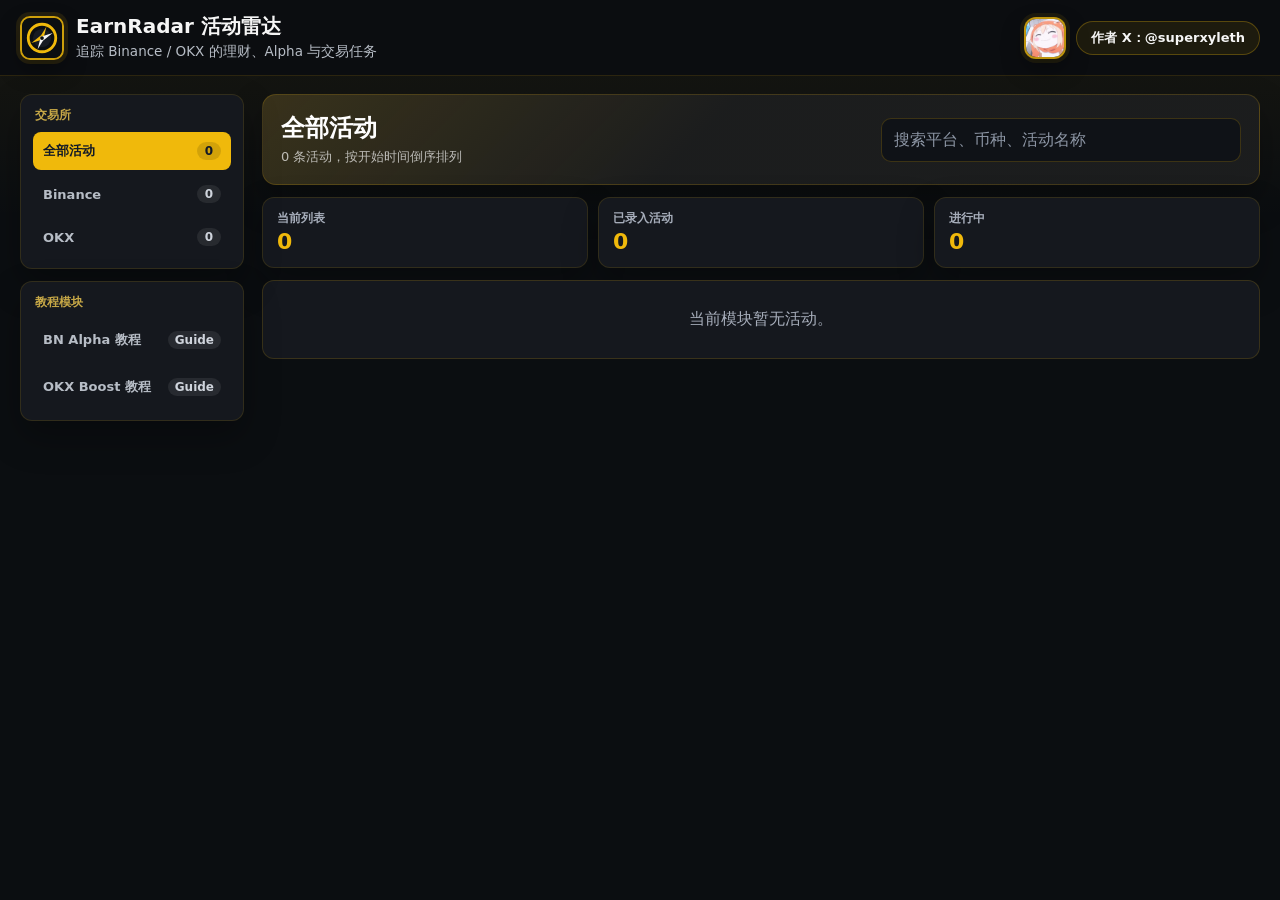
==== index.html @ 0f8d26b8 "Embed Alpha Notion guide" ====
<!doctype html>
<html lang="zh-CN">
  <head>
    <meta charset="utf-8" />
    <meta name="viewport" content="width=device-width, initial-scale=1" />
    <title>EarnRadar 活动雷达</title>
    <link rel="icon" type="image/svg+xml" href="./assets/logo-compass.svg" />
    <link rel="stylesheet" href="./styles.css" />
  </head>
  <body>
    <header class="topbar">
      <div class="topbar-inner">
        <div class="brand">
          <img class="brand-mark" src="./assets/logo-compass.svg" alt="EarnRadar Logo" />
          <div>
            <h1>EarnRadar 活动雷达</h1>
            <p>追踪 Binance / OKX 的理财、Alpha 与交易任务</p>
          </div>
        </div>
        <div class="header-actions">
          <img class="author-avatar" src="./superxyleth-avatar.jpg" alt="superxyleth 头像" />
          <a class="author-link" href="https://x.com/superxyleth" target="_blank" rel="noreferrer">作者 X：@superxyleth</a>
        </div>
      </div>
    </header>

    <main class="app-shell">
      <aside class="sidebar" aria-label="导航">
        <section class="nav-group">
          <div class="nav-title">交易所</div>
          <div id="exchangeTabs" class="nav-list">
            <button class="nav-item active" type="button" data-platform="all">
              <span>全部活动</span>
              <strong id="allCount">0</strong>
            </button>
            <button class="nav-item" type="button" data-platform="Binance">
              <span>Binance</span>
              <strong id="binanceCount">0</strong>
            </button>
            <button class="nav-item" type="button" data-platform="OKX">
              <span>OKX</span>
              <strong id="okxCount">0</strong>
            </button>
          </div>
        </section>

        <section id="moduleTabs" class="nav-group hidden" aria-label="Binance 模块">
          <div class="nav-title">Binance 模块</div>
          <div class="nav-list">
            <button class="nav-item active" type="button" data-module="finance">
              <span>理财模块</span>
              <strong id="financeCount">0</strong>
            </button>
            <button class="nav-item" type="button" data-module="alpha">
              <span>Alpha 模块</span>
              <strong id="alphaCount">0</strong>
            </button>
            <button class="nav-item" type="button" data-module="small">
              <span>撸毛小活动模块</span>
              <strong id="smallCount">0</strong>
            </button>
          </div>
        </section>

        <section id="okxModuleTabs" class="nav-group hidden" aria-label="OKX 模块">
          <div class="nav-title">OKX 模块</div>
          <div class="nav-list">
            <button class="nav-item active" type="button" data-module="flash">
              <span>闪赚模块</span>
              <strong id="flashCount">0</strong>
            </button>
            <button class="nav-item" type="button" data-module="onchain">
              <span>链上赚币</span>
              <strong id="onchainCount">0</strong>
            </button>
            <button class="nav-item" type="button" data-module="boost">
              <span>Boost 活动</span>
              <strong id="boostCount">0</strong>
            </button>
          </div>
        </section>

        <section id="tutorialTabs" class="nav-group" aria-label="教程模块">
          <div class="nav-title">教程模块</div>
          <div class="nav-list tutorial-list">
            <button class="nav-item tutorial-item" type="button" data-tutorial="binance-alpha">
              <span>BN Alpha 教程</span>
              <strong>Guide</strong>
            </button>
            <button class="nav-item tutorial-item" type="button" data-tutorial="okx-boost">
              <span>OKX Boost 教程</span>
              <strong>Guide</strong>
            </button>
          </div>
        </section>
      </aside>

      <section class="content">
        <div class="content-head">
          <div>
            <h2 id="viewTitle">全部活动</h2>
            <p id="viewMeta">按开始时间倒序排列，优先展示可执行信息。</p>
          </div>
          <input id="searchInput" type="search" placeholder="搜索平台、币种、活动名称" />
        </div>

        <section class="summary" aria-label="概览">
          <div class="summary-item">
            <span>当前列表</span>
            <strong id="resultCount">0</strong>
          </div>
          <div class="summary-item">
            <span>已录入活动</span>
            <strong id="activityCount">0</strong>
          </div>
          <div class="summary-item">
            <span>进行中</span>
            <strong id="activeCount">0</strong>
          </div>
        </section>

        <section id="activityList" class="activity-list" aria-label="活动列表"></section>
      </section>
    </main>

    <script src="./data.js"></script>
    <script>
      const listEl = document.getElementById("activityList");
      const searchEl = document.getElementById("searchInput");
      const exchangeTabsEl = document.getElementById("exchangeTabs");
      const moduleTabsEl = document.getElementById("moduleTabs");
      const okxModuleTabsEl = document.getElementById("okxModuleTabs");
      const tutorialTabsEl = document.getElementById("tutorialTabs");
      const summaryEl = document.querySelector(".summary");
      const activityCountEl = document.getElementById("activityCount");
      const resultCountEl = document.getElementById("resultCount");
      const activeCountEl = document.getElementById("activeCount");
      const viewTitleEl = document.getElementById("viewTitle");
      const viewMetaEl = document.getElementById("viewMeta");
      const allCountEl = document.getElementById("allCount");
      const binanceCountEl = document.getElementById("binanceCount");
      const okxCountEl = document.getElementById("okxCount");
      const financeCountEl = document.getElementById("financeCount");
      const smallCountEl = document.getElementById("smallCount");
      const alphaCountEl = document.getElementById("alphaCount");
      const flashCountEl = document.getElementById("flashCount");
      const onchainCountEl = document.getElementById("onchainCount");
      const boostCountEl = document.getElementById("boostCount");

      const allActivities = window.financeActivities || [];
      const now = new Date();

      function parseBeijingTime(value) {
        const normalized = String(value).trim().replace(" ", "T");
        return new Date(`${normalized}+08:00`);
      }

      function isListedActivity(item) {
        const endAt = parseBeijingTime(item.endAt);
        return Number.isNaN(endAt.getTime()) || endAt > now;
      }

      const activities = allActivities.filter(isListedActivity);
      const defaultModules = {
        Binance: "finance",
        OKX: "flash",
      };
      const platformNames = {
        all: "全部活动",
        Binance: "Binance",
        OKX: "OKX",
      };
      const moduleNames = {
        finance: "理财模块",
        alpha: "Alpha 模块",
        small: "撸毛小活动模块",
        flash: "闪赚模块",
        onchain: "链上赚币",
        boost: "Boost 活动",
      };
      const tutorials = {
        "binance-alpha": {
          title: "BN Alpha 教程",
          meta: "积分构成、刷分技巧、空投 / TGE / Booster 参与方式",
          source: "整理自导入文档：一文带你了解目前所有 Alpha 空投板块（入门教程+萌新图示指导）",
          hero: "./assets/tutorials/alpha-1.png",
          documentUrl: "./assets/tutorials/alpha-notion/index.html",
          externalUrl: "https://navy-efraasia-2c6.notion.site/Alpha-3847eb8ce132800d9463ddf21a50b45d",
          sections: [
            {
              title: "Alpha 积分构成",
              items: [
                "Alpha 积分 = 余额积分 + 交易量积分。",
                "余额积分可以理解为 CEX 账户与币安钱包的可计入余额，部分非主流钱包资产不支持计分。",
                "余额档位：≥100 记 1 分，≥1,000 记 2 分，≥10,000 记 3 分，≥100,000 记 4 分。",
                "交易量积分按 Alpha 板块交易量递增：2 记 1 分，4 记 2 分，8 记 3 分，16 记 4 分，32 记 5 分；每多 1 分需要约翻倍交易量。",
              ],
            },
            {
              title: "积分用途",
              items: [
                "Alpha 空投通常消耗 15 积分领取空投代币，不需要额外主要支出。",
                "Alpha TGE 通常消耗 15 积分，并需要少量 BNB 以较低价格购买代币。",
                "Alpha Booster 通常消耗 2 分或 5 分，需要完成任务并承担少量磨损，适合低门槛参与。",
              ],
            },
            {
              title: "交易积分刷取技巧",
              items: [
                "进入 Alpha 板块后优先查看“积分+”板块。",
                "多数情况下优先选择积分+里交易量最大、流动性更好的代币，降低被夹和滑点风险。",
                "Alpha 交易量通常只计算买入交易量；带有“积分 ×2 / ×4”的代币可以放大计分交易量。",
                "例如积分 ×4 的代币买入 100U，可按 400U Alpha 交易量计入，从而减少真实交易量和磨损。",
              ],
            },
            {
              title: "积分周期与目标",
              items: [
                "Alpha 积分有 15 天周期，超过 15 天会失效，避免积分长期通胀。",
                "例如 6 月 1 日获得的积分，到 6 月 16 日对应积分会失效。",
                "新手配置可先参考余额积分 ≥1,000 对应 2 分，再补交易量积分到 15 或 16 分。",
                "建议自己做表格或让 agent 记录每日积分、过期时间、消耗和收益。",
              ],
            },
            {
              title: "空投、TGE 与 Booster",
              items: [
                "Alpha 空投一般需要 200+ 积分，收益常见 30U+，需要准点抢，热门空投可能一两分钟结束。",
                "Alpha TGE 分数门槛通常也在 200+，分数够时按规定时间参与即可，不像空投那样抢名额；想拿满通常需要准备约 3 BNB。",
                "Alpha Booster 门槛更低，常见固定 ≥61 分，名额更多、持续时间更长，但收益通常更低。",
                "Booster 任务可能包含链上交互或小额成本，参与前要核算 Gas、滑点和任务磨损。",
              ],
            },
            {
              title: "返佣说明",
              items: [
                "返佣可以理解为手续费折扣，例如 30% 返佣相当于手续费约 7 折。",
                "交易所返佣通常需要注册时填写邀请码，注册后多数情况无法补填。",
                "钱包返佣可在钱包内填写邀请码；文档中给出的邀请码为 SUPERXYL，标注为 30% 自动返佣。",
              ],
            },
          ],
          images: [
            "./assets/tutorials/alpha-2.png",
            "./assets/tutorials/alpha-3.png",
            "./assets/tutorials/alpha-4.png",
            "./assets/tutorials/alpha-5.png",
            "./assets/tutorials/alpha-6.png",
            "./assets/tutorials/alpha-7.png",
            "./assets/tutorials/alpha-8.png",
          ],
        },
        "okx-boost": {
          title: "OKX Boost 教程",
          meta: "X Launch、X Stake、交易竞赛的通用参与流程与检查清单",
          source: "根据当前 OKX Boost 活动模块整理",
          hero: "./assets/logo-compass.svg",
          sections: [
            {
              title: "Boost 活动类型",
              items: [
                "X Launch：通常按 Boost 资格、钱包任务或快照条件参与新项目奖励分配。",
                "X Stake：在 OKX Wallet 活动页质押指定代币，按质押数量、加成倍数和快照规则分配奖励。",
                "X Campaign / Trading Competition：按链上交易量、排行榜名次或任务完成情况分配奖励。",
              ],
            },
            {
              title: "参与前准备",
              items: [
                "确认使用 OKX Wallet，并检查活动支持的网络，例如 X Layer、Base、Solana 等。",
                "准备活动要求的资产和链上 Gas，常见资产包括 USDT、OKB、xETH、xBETH、xSOL、USDC 等。",
                "先看活动时间、奖池、参与门槛、质押上限、领取截止时间和地区限制。",
                "如果活动有 Boost 交易量加成，先确认自己的 Boost 等级或交易量是否值得参与。",
              ],
            },
            {
              title: "通用参与流程",
              items: [
                "从 OKX Wallet 进入 Boost 页面，选择 X Launch、X Stake 或交易竞赛活动。",
                "连接钱包后核对活动详情，确认奖励币种、活动周期、快照规则和风险提示。",
                "按页面要求完成质押、交易、任务或报名动作，并保留交易记录。",
                "活动结束后回到活动页查看奖励发放或领取状态，注意领取期限。",
              ],
            },
            {
              title: "风险与记录",
              items: [
                "链上活动会产生 Gas、滑点和合约交互风险，参与前要按预期收益倒推可接受成本。",
                "第三方项目活动可能存在代币价格波动、流动性不足或规则调整风险。",
                "建议记录活动名称、开始/结束时间、投入资产、交易哈希、领取时间和预计收益。",
                "活动页面展示的 APR、奖池和名额可能实时变化，最终以 OKX Wallet 官方活动页为准。",
              ],
            },
          ],
          images: [],
        },
      };
      let selectedPlatform = "all";
      let selectedModule = "finance";
      let selectedTutorial = "";

      function escapeHtml(value) {
        return String(value)
          .replaceAll("&", "&amp;")
          .replaceAll("<", "&lt;")
          .replaceAll(">", "&gt;")
          .replaceAll('"', "&quot;")
          .replaceAll("'", "&#039;");
      }

      function filteredActivities() {
        const query = searchEl.value.trim().toLowerCase();
        return activities
          .filter((item) => {
            const text = `${item.platform} ${item.title} ${item.stablecoin} ${item.productType}`.toLowerCase();
            const matchesPlatform = selectedPlatform === "all" || item.platform === selectedPlatform;
            const matchesModule = !defaultModules[selectedPlatform] || moduleOf(item) === selectedModule;
            return matchesPlatform && matchesModule && (!query || text.includes(query));
          })
          .sort((a, b) => Date.parse(b.startAt.replace(" ", "T")) - Date.parse(a.startAt.replace(" ", "T")));
      }

      function moduleOf(item) {
        if (item.module) return item.module;
        if (item.platform === "OKX") return "flash";
        return item.module || "finance";
      }

      function defaultModuleFor(platform) {
        const moduleOrder = {
          Binance: ["finance", "alpha", "small"],
          OKX: ["flash", "onchain", "boost"],
        };
        const modules = moduleOrder[platform] || [];
        return modules.find((module) => activities.some((item) => item.platform === platform && moduleOf(item) === module)) || defaultModules[platform];
      }

      function updateCounts(filtered) {
        activityCountEl.textContent = activities.length;
        resultCountEl.textContent = filtered.length;
        activeCountEl.textContent = activities.filter((item) => item.status === "进行中").length;
        allCountEl.textContent = activities.length;
        binanceCountEl.textContent = activities.filter((item) => item.platform === "Binance").length;
        okxCountEl.textContent = activities.filter((item) => item.platform === "OKX").length;
        financeCountEl.textContent = activities.filter((item) => item.platform === "Binance" && moduleOf(item) === "finance").length;
        smallCountEl.textContent = activities.filter((item) => item.platform === "Binance" && moduleOf(item) === "small").length;
        alphaCountEl.textContent = activities.filter((item) => item.platform === "Binance" && moduleOf(item) === "alpha").length;
        flashCountEl.textContent = activities.filter((item) => item.platform === "OKX" && moduleOf(item) === "flash").length;
        onchainCountEl.textContent = activities.filter((item) => item.platform === "OKX" && moduleOf(item) === "onchain").length;
        boostCountEl.textContent = activities.filter((item) => item.platform === "OKX" && moduleOf(item) === "boost").length;
      }

      function updateViewLabel(filtered) {
        const platformLabel = platformNames[selectedPlatform] || selectedPlatform;
        const moduleLabel = defaultModules[selectedPlatform] ? moduleNames[selectedModule] : "";
        viewTitleEl.textContent = moduleLabel ? `${platformLabel} / ${moduleLabel}` : platformLabel;
        viewMetaEl.textContent = `${filtered.length} 条活动，按开始时间倒序排列`;
      }

      function renderTutorial(tutorialId) {
        const tutorial = tutorials[tutorialId];
        if (!tutorial) return;
        moduleTabsEl.classList.add("hidden");
        okxModuleTabsEl.classList.add("hidden");
        summaryEl.hidden = true;
        searchEl.hidden = true;
        viewTitleEl.textContent = tutorial.title;
        viewMetaEl.textContent = tutorial.meta;
        listEl.innerHTML = `
          <article class="tutorial-card${tutorial.documentUrl ? " document-view" : ""}">
            ${
              tutorial.documentUrl
                ? ""
                : `<div class="tutorial-hero">
                    <div>
                      <span class="tutorial-kicker">Tutorial</span>
                      <h3>${escapeHtml(tutorial.title)}</h3>
                      <p>${escapeHtml(tutorial.meta)}</p>
                    </div>
                    <img src="${escapeHtml(tutorial.hero)}" alt="${escapeHtml(tutorial.title)}" />
                  </div>`
            }
            <div class="tutorial-body">
              ${
                tutorial.documentUrl
                  ? `<section class="tutorial-embed">
                      <iframe src="${escapeHtml(tutorial.documentUrl)}" title="${escapeHtml(tutorial.title)} 原文教程" loading="lazy"></iframe>
                    </section>
                    ${
                      tutorial.externalUrl
                        ? `<a class="button tutorial-open-link" href="${escapeHtml(tutorial.externalUrl)}" target="_blank" rel="noreferrer">打开 Notion 原文</a>`
                        : ""
                    }`
                  : `${tutorial.sections
                      .map(
                        (section) => `
                          <section class="tutorial-section">
                            <h4>${escapeHtml(section.title)}</h4>
                            <ul>
                              ${section.items.map((item) => `<li>${escapeHtml(item)}</li>`).join("")}
                            </ul>
                          </section>
                        `,
                      )
                      .join("")}
                    ${
                      tutorial.images.length
                        ? `<section class="tutorial-section">
                            <h4>图示参考</h4>
                            <div class="tutorial-gallery">
                              ${tutorial.images
                                .map((image, index) => `<img src="${escapeHtml(image)}" alt="${escapeHtml(tutorial.title)} 图示 ${index + 1}" loading="lazy" />`)
                                .join("")}
                            </div>
                          </section>`
                        : ""
                    }`
              }
              <p class="tutorial-source">${escapeHtml(tutorial.source)}</p>
            </div>
          </article>
        `;
      }

      function render() {
        if (selectedTutorial) {
          renderTutorial(selectedTutorial);
          return;
        }
        summaryEl.hidden = false;
        searchEl.hidden = false;
        const filtered = filteredActivities();
        moduleTabsEl.classList.toggle("hidden", selectedPlatform !== "Binance");
        okxModuleTabsEl.classList.toggle("hidden", selectedPlatform !== "OKX");
        updateCounts(filtered);
        updateViewLabel(filtered);

        if (!filtered.length) {
          listEl.innerHTML = `<div class="empty-state">当前模块暂无活动。</div>`;
          return;
        }

        listEl.innerHTML = filtered
          .map(
            (item) => `
              <article class="activity-card">
                <div class="activity-main">
                  <div class="activity-head">
                    <div class="activity-heading">
                      <div class="tag-row">
                        <span class="platform-pill">${escapeHtml(item.platform)}</span>
                        <span class="module-pill">${escapeHtml(moduleNames[moduleOf(item)] || item.productType)}</span>
                        <span class="type-pill">${escapeHtml(item.productType)}</span>
                      </div>
                      <h3>${escapeHtml(item.title)}</h3>
                    </div>
                    <span class="status-pill">${escapeHtml(item.status)}</span>
                  </div>

                  <div class="signal-grid">
                    <div class="signal-card prize">
                      <span>奖励规模</span>
                      <strong>${escapeHtml(item.apr)}</strong>
                      <p>${escapeHtml(item.activityAmount)}</p>
                    </div>
                    <div class="signal-card">
                      <span>参与标的</span>
                      <strong>${escapeHtml(item.stablecoin)}</strong>
                    </div>
                    <div class="signal-card">
                      <span>参与门槛</span>
                      <strong>${escapeHtml(item.minAmount)}</strong>
                    </div>
                    <div class="signal-card time">
                      <span>活动周期</span>
                      <strong>${escapeHtml(item.startAt)} 至 ${escapeHtml(item.endAt)}</strong>
                      <p>${escapeHtml(item.timezone)}</p>
                    </div>
                  </div>

                  <div class="activity-actions">
                    <a class="button" href="${escapeHtml(item.tutorialUrl)}" target="_blank" rel="noreferrer">参与入口</a>
                    <a class="button secondary" href="${escapeHtml(item.officialUrl)}" target="_blank" rel="noreferrer">官方公告</a>
                  </div>
                </div>

                <details class="activity-details">
                  <summary>规则摘要</summary>
                  <div class="rule-box">
                    <ul>
                      ${item.rewardRule.map((rule) => `<li>${escapeHtml(rule)}</li>`).join("")}
                    </ul>
                  </div>
                  <div class="source-row">${escapeHtml(item.sourceNote)} 更新：${escapeHtml(item.updatedAt)}</div>
                </details>
              </article>
            `,
          )
          .join("");
      }

      exchangeTabsEl.addEventListener("click", (event) => {
        const tab = event.target.closest(".nav-item");
        if (!tab) return;
        selectedTutorial = "";
        tutorialTabsEl.querySelectorAll(".nav-item").forEach((item) => item.classList.remove("active"));
        selectedPlatform = tab.dataset.platform;
        if (defaultModules[selectedPlatform]) {
          selectedModule = defaultModuleFor(selectedPlatform);
          [moduleTabsEl, okxModuleTabsEl].forEach((group) => {
            group.querySelectorAll(".nav-item").forEach((item) => {
              item.classList.toggle("active", item.dataset.module === selectedModule);
            });
          });
        }
        exchangeTabsEl.querySelectorAll(".nav-item").forEach((item) => {
          item.classList.toggle("active", item === tab);
        });
        render();
      });
      moduleTabsEl.addEventListener("click", (event) => {
        const tab = event.target.closest(".nav-item");
        if (!tab) return;
        selectedModule = tab.dataset.module;
        moduleTabsEl.querySelectorAll(".nav-item").forEach((item) => {
            item.classList.toggle("active", item.dataset.module === selectedModule);
        });
        render();
      });
      okxModuleTabsEl.addEventListener("click", (event) => {
        const tab = event.target.closest(".nav-item");
        if (!tab) return;
        selectedTutorial = "";
        tutorialTabsEl.querySelectorAll(".nav-item").forEach((item) => item.classList.remove("active"));
        selectedModule = tab.dataset.module;
        okxModuleTabsEl.querySelectorAll(".nav-item").forEach((item) => {
          item.classList.toggle("active", item === tab);
        });
        render();
      });
      tutorialTabsEl.addEventListener("click", (event) => {
        const tab = event.target.closest(".nav-item");
        if (!tab) return;
        selectedTutorial = tab.dataset.tutorial;
        exchangeTabsEl.querySelectorAll(".nav-item").forEach((item) => item.classList.remove("active"));
        tutorialTabsEl.querySelectorAll(".nav-item").forEach((item) => {
          item.classList.toggle("active", item === tab);
        });
        render();
      });
      searchEl.addEventListener("input", render);
      render();
    </script>
  </body>
</html>
---- styles.css ----
:root {
  --bg: #0b0e11;
  --panel: #181a20;
  --panel-soft: #1f232c;
  --line: #2b3139;
  --text: #f5f5f5;
  --muted: #a6adba;
  --accent: #f0b90b;
  --accent-dark: #c99400;
  --gold: #f0b90b;
  --gold-soft: #2b2514;
  --ink: #0b0e11;
  --success: #0ecb81;
  --danger: #ef4444;
  --shadow: 0 16px 36px rgba(0, 0, 0, 0.28);
}

* {
  box-sizing: border-box;
}

body {
  margin: 0;
  min-height: 100vh;
  background:
    linear-gradient(180deg, rgba(240, 185, 11, 0.06), transparent 220px),
    var(--bg);
  color: var(--text);
  font-family:
    Inter, ui-sans-serif, system-ui, -apple-system, BlinkMacSystemFont, "Segoe UI",
    "Microsoft YaHei", sans-serif;
  overflow-x: hidden;
}

a {
  color: inherit;
}

::-webkit-scrollbar {
  width: 10px;
  height: 10px;
}

::-webkit-scrollbar-track {
  background: #0b0e11;
}

::-webkit-scrollbar-thumb {
  border: 2px solid #0b0e11;
  border-radius: 999px;
  background: #3a414c;
}

::-webkit-scrollbar-thumb:hover {
  background: #5b6472;
}

button,
input {
  font: inherit;
}

button {
  cursor: pointer;
}

h1,
h2,
h3,
p {
  margin: 0;
}

[hidden] {
  display: none !important;
}

.topbar {
  position: sticky;
  top: 0;
  z-index: 20;
  border-bottom: 1px solid rgba(240, 185, 11, 0.14);
  background: rgba(11, 14, 17, 0.92);
  backdrop-filter: blur(12px);
}

.topbar-inner {
  display: flex;
  align-items: center;
  justify-content: space-between;
  gap: 16px;
  width: min(1240px, calc(100% - 32px));
  margin: 0 auto;
  padding: 14px 0;
}

.brand {
  display: flex;
  align-items: center;
  gap: 12px;
}

.brand-mark {
  display: block;
  width: 44px;
  height: 44px;
  border: 2px solid rgba(240, 185, 11, 0.85);
  border-radius: 10px;
  object-fit: cover;
  box-shadow: 0 0 0 4px rgba(240, 185, 11, 0.1), 0 10px 22px rgba(0, 0, 0, 0.35);
}

h1 {
  font-size: 20px;
  line-height: 1.25;
}

.brand p {
  margin-top: 4px;
  color: #b7bdc6;
  font-size: 13.5px;
}

.header-actions {
  display: inline-flex;
  align-items: center;
  justify-content: flex-end;
  gap: 10px;
  min-width: 0;
}

.author-avatar {
  display: block;
  width: 42px;
  height: 42px;
  border: 2px solid rgba(240, 185, 11, 0.78);
  border-radius: 12px;
  object-fit: cover;
  background: #0f1217;
  box-shadow: 0 0 0 4px rgba(240, 185, 11, 0.08), 0 10px 22px rgba(0, 0, 0, 0.34);
}

.author-link {
  display: inline-flex;
  align-items: center;
  justify-content: center;
  min-height: 34px;
  padding: 0 14px;
  border: 1px solid rgba(240, 185, 11, 0.28);
  border-radius: 999px;
  background: rgba(240, 185, 11, 0.08);
  color: #f5f5f5;
  font-size: 13px;
  font-weight: 900;
  text-decoration: none;
  white-space: nowrap;
}

.author-link:hover {
  border-color: rgba(240, 185, 11, 0.72);
  color: var(--gold);
}

.app-shell {
  display: grid;
  grid-template-columns: 224px minmax(0, 1fr);
  gap: 18px;
  width: min(1240px, calc(100% - 32px));
  margin: 0 auto;
  padding: 18px 0 42px;
}

.sidebar {
  position: sticky;
  top: 76px;
  align-self: start;
  display: grid;
  gap: 12px;
}

.nav-group {
  padding: 12px;
  border: 1px solid rgba(240, 185, 11, 0.13);
  border-radius: 12px;
  background: #15181e;
  box-shadow: var(--shadow);
}

.nav-group.hidden {
  display: none;
}

.nav-title {
  margin-bottom: 8px;
  padding: 0 2px;
  color: #c7a847;
  font-size: 12px;
  font-weight: 800;
}

.nav-list {
  display: grid;
  gap: 5px;
}

.nav-item {
  display: flex;
  align-items: center;
  justify-content: space-between;
  gap: 10px;
  min-height: 38px;
  width: 100%;
  padding: 0 10px;
  border: 0;
  border-radius: 8px;
  background: transparent;
  color: #b7bdc6;
  text-align: left;
  font-size: 13px;
  font-weight: 800;
}

.nav-item strong {
  min-width: 24px;
  padding: 2px 7px;
  border-radius: 999px;
  background: rgba(255, 255, 255, 0.08);
  color: #cfd4dc;
  font-size: 12px;
  text-align: center;
}

.nav-item.active {
  background: var(--gold);
  color: #111827;
}

.nav-item:not(.active):hover {
  background: rgba(255, 255, 255, 0.06);
  color: #f5f5f5;
}

.nav-item.active strong {
  background: rgba(0, 0, 0, 0.12);
  color: #111827;
}

.tutorial-list .nav-item {
  min-height: 42px;
}

.content {
  min-width: 0;
}

.content-head {
  display: grid;
  grid-template-columns: 1fr minmax(240px, 360px);
  gap: 14px;
  align-items: center;
  margin-bottom: 12px;
  padding: 18px;
  border: 1px solid rgba(240, 185, 11, 0.18);
  border-radius: 14px;
  background:
    linear-gradient(135deg, rgba(240, 185, 11, 0.16), rgba(240, 185, 11, 0.03) 44%),
    #15181e;
  color: #fff;
  box-shadow: var(--shadow);
}

.content-head h2 {
  font-size: 24px;
  line-height: 1.25;
}

.content-head p {
  margin-top: 5px;
  color: rgba(255, 255, 255, 0.68);
  font-size: 13px;
}

#searchInput {
  min-height: 44px;
  width: 100%;
  padding: 0 12px;
  border: 1px solid rgba(240, 185, 11, 0.2);
  border-radius: 10px;
  background: #0f1217;
  color: #f5f5f5;
  outline: 0;
}

#searchInput:focus {
  border-color: rgba(240, 185, 11, 0.72);
  box-shadow: 0 0 0 3px rgba(240, 185, 11, 0.12);
}

#searchInput::placeholder {
  color: #8d96a5;
}

.summary {
  display: grid;
  grid-template-columns: repeat(3, minmax(0, 1fr));
  gap: 10px;
  margin-bottom: 12px;
}

.summary-item {
  padding: 12px 14px;
  border: 1px solid rgba(240, 185, 11, 0.13);
  border-radius: 12px;
  background: #15181e;
  box-shadow: var(--shadow);
}

.summary-item span {
  display: block;
  color: var(--muted);
  font-size: 12px;
  font-weight: 800;
}

.summary-item strong {
  display: block;
  margin-top: 2px;
  font-size: 22px;
  line-height: 1.2;
  color: var(--gold);
}

.activity-list {
  display: grid;
  gap: 12px;
}

.activity-card {
  overflow: hidden;
  border: 1px solid rgba(240, 185, 11, 0.16);
  border-radius: 14px;
  background: #15181e;
  box-shadow: var(--shadow);
}

.activity-card:hover {
  border-color: rgba(240, 185, 11, 0.36);
}

.activity-main {
  padding: 16px;
}

.activity-head {
  display: grid;
  grid-template-columns: minmax(0, 1fr) auto;
  gap: 14px;
  align-items: center;
}

.activity-heading {
  min-width: 0;
}

.tag-row {
  display: flex;
  flex-wrap: wrap;
  gap: 6px;
  margin-bottom: 8px;
}

.activity-heading h3 {
  min-width: 0;
  color: #f5f5f5;
  font-size: 18px;
  line-height: 1.28;
}

.platform-pill,
.module-pill,
.type-pill,
.status-pill {
  display: inline-flex;
  align-items: center;
  min-height: 24px;
  padding: 0 8px;
  border-radius: 999px;
  font-size: 11px;
  font-weight: 900;
  white-space: nowrap;
}

.platform-pill {
  background: var(--gold);
  color: #111827;
}

.module-pill {
  background: rgba(240, 185, 11, 0.14);
  color: #f0d078;
}

.type-pill {
  background: rgba(255, 255, 255, 0.08);
  color: #cfd4dc;
}

.status-pill {
  background: rgba(14, 203, 129, 0.13);
  color: var(--success);
}

.signal-grid {
  display: grid;
  grid-template-columns: 1.4fr 0.8fr 0.85fr 1.25fr;
  gap: 10px;
  margin-top: 14px;
}

.signal-card {
  min-width: 0;
  padding: 11px 12px;
  border: 1px solid #2b3139;
  border-radius: 10px;
  background: #0f1217;
}

.signal-card.prize {
  border-color: rgba(240, 185, 11, 0.42);
  background: linear-gradient(180deg, rgba(240, 185, 11, 0.13), rgba(240, 185, 11, 0.04));
}

.signal-card span {
  display: block;
  margin-bottom: 5px;
  color: var(--muted);
  font-size: 11px;
  font-weight: 900;
}

.signal-card strong {
  display: block;
  overflow-wrap: anywhere;
  word-break: break-word;
  color: #f5f5f5;
  font-size: 13.5px;
  line-height: 1.4;
}

.signal-card.prize strong {
  font-size: 18px;
  color: var(--gold);
}

.signal-card p {
  margin-top: 6px;
  color: var(--muted);
  font-size: 12.5px;
  line-height: 1.45;
  overflow-wrap: anywhere;
  word-break: break-word;
}

.activity-actions {
  display: flex;
  flex-wrap: wrap;
  gap: 8px;
  margin-top: 14px;
}

.activity-details {
  border-top: 1px solid #2b3139;
  background: #11141a;
}

.activity-details summary {
  min-height: 38px;
  padding: 10px 16px;
  color: var(--gold);
  font-size: 13px;
  font-weight: 900;
  list-style-position: inside;
}

.rule-box {
  margin: 0 16px 12px;
  padding: 12px 14px;
  border: 1px solid #2b3139;
  border-radius: 10px;
  background: #0f1217;
}

.rule-box ul {
  margin: 0;
  padding-left: 18px;
}

.rule-box li {
  color: var(--muted);
  font-size: 13px;
  line-height: 1.65;
}

.source-row {
  padding: 0 16px 14px;
  color: var(--muted);
  font-size: 12px;
  line-height: 1.5;
  overflow-wrap: anywhere;
}

.button {
  display: inline-flex;
  align-items: center;
  justify-content: center;
  min-height: 36px;
  padding: 0 14px;
  border: 1px solid var(--gold);
  border-radius: 9px;
  background: var(--gold);
  color: #111827;
  font-size: 13px;
  font-weight: 900;
  text-decoration: none;
  white-space: nowrap;
}

.button.secondary {
  border-color: #3a414c;
  background: #0f1217;
  color: #f5f5f5;
}

.button:hover {
  transform: translateY(-1px);
  box-shadow: 0 8px 18px rgba(240, 185, 11, 0.16);
}

.button.secondary:hover {
  border-color: rgba(240, 185, 11, 0.48);
  color: var(--gold);
  box-shadow: none;
}

.empty-state {
  padding: 28px;
  border: 1px solid rgba(240, 185, 11, 0.16);
  border-radius: 12px;
  background: #15181e;
  color: var(--muted);
  text-align: center;
}

.tutorial-card {
  overflow: hidden;
  border: 1px solid rgba(240, 185, 11, 0.18);
  border-radius: 14px;
  background: #15181e;
  box-shadow: var(--shadow);
}

.tutorial-hero {
  display: grid;
  grid-template-columns: minmax(0, 1fr) 112px;
  gap: 16px;
  align-items: center;
  padding: 18px;
  border-bottom: 1px solid #2b3139;
  background:
    linear-gradient(135deg, rgba(240, 185, 11, 0.16), rgba(94, 234, 212, 0.05)),
    #11141a;
}

.tutorial-kicker {
  display: inline-flex;
  align-items: center;
  min-height: 24px;
  margin-bottom: 8px;
  padding: 0 9px;
  border-radius: 999px;
  background: rgba(240, 185, 11, 0.14);
  color: var(--gold);
  font-size: 11px;
  font-weight: 900;
}

.tutorial-hero h3 {
  color: #f5f5f5;
  font-size: 22px;
  line-height: 1.25;
}

.tutorial-hero p {
  margin-top: 7px;
  color: var(--muted);
  font-size: 13px;
  line-height: 1.5;
}

.tutorial-hero img {
  display: block;
  width: 112px;
  height: 112px;
  border: 1px solid rgba(240, 185, 11, 0.28);
  border-radius: 18px;
  background: #0b0e11;
  object-fit: cover;
}

.tutorial-body {
  display: grid;
  gap: 12px;
  padding: 16px;
}

.tutorial-card.document-view .tutorial-body {
  padding: 0;
}

.tutorial-card.document-view .tutorial-open-link,
.tutorial-card.document-view .tutorial-source {
  margin-right: 16px;
  margin-left: 16px;
}

.tutorial-card.document-view .tutorial-source {
  margin-bottom: 16px;
}

.tutorial-section {
  padding: 14px;
  border: 1px solid #2b3139;
  border-radius: 12px;
  background: #0f1217;
}

.tutorial-section h4 {
  margin: 0 0 8px;
  color: var(--gold);
  font-size: 15px;
  line-height: 1.35;
}

.tutorial-section ul {
  margin: 0;
  padding-left: 18px;
}

.tutorial-section li {
  color: var(--muted);
  font-size: 13px;
  line-height: 1.7;
}

.tutorial-embed {
  overflow: hidden;
  border: 1px solid #2b3139;
  border-radius: 12px;
  background: #fff;
}

.tutorial-embed iframe {
  display: block;
  width: 100%;
  height: min(76vh, 860px);
  min-height: 640px;
  border: 0;
  background: #fff;
}

.tutorial-open-link {
  justify-self: start;
}

.tutorial-gallery {
  display: grid;
  grid-template-columns: repeat(auto-fit, minmax(180px, 1fr));
  gap: 10px;
}

.tutorial-gallery img {
  display: block;
  width: 100%;
  max-height: 360px;
  border: 1px solid rgba(255, 255, 255, 0.08);
  border-radius: 10px;
  background: #15181e;
  object-fit: contain;
}

.tutorial-source {
  color: var(--muted);
  font-size: 12px;
  line-height: 1.5;
}

@media (max-width: 860px) {
  .topbar-inner {
    align-items: flex-start;
    flex-direction: column;
    width: min(100% - 24px, 680px);
    padding: 12px 0;
  }

  .header-actions {
    width: 100%;
    justify-content: flex-start;
  }

  .app-shell {
    grid-template-columns: 1fr;
    width: min(100% - 24px, 680px);
    padding-top: 12px;
  }

  .sidebar {
    position: static;
  }

  .nav-list {
    grid-template-columns: repeat(3, minmax(0, 1fr));
  }

  .nav-item {
    justify-content: center;
  }

  .nav-item strong {
    display: none;
  }

  .content-head,
  .summary,
  .signal-grid {
    grid-template-columns: 1fr;
  }

  .content-head {
    padding: 18px;
  }

  #searchInput {
    min-width: 0;
  }

  .activity-head {
    grid-template-columns: 1fr;
  }

  .status-pill {
    justify-self: start;
  }

  .activity-actions {
    align-items: flex-start;
    flex-wrap: wrap;
  }

  .tutorial-hero {
    grid-template-columns: 1fr;
  }

  .tutorial-hero img {
    width: 88px;
    height: 88px;
  }

  .tutorial-embed iframe {
    min-height: 520px;
  }

  .button {
    flex: 1 1 132px;
  }
}

@media (max-width: 460px) {
  .topbar-inner,
  .app-shell {
    width: 100%;
    padding-right: 12px;
    padding-left: 12px;
  }

  .brand {
    align-items: flex-start;
  }

  .brand-mark {
    width: 40px;
    height: 40px;
  }

  h1 {
    font-size: 18px;
  }

  .brand p {
    font-size: 12.5px;
  }

  .author-avatar {
    width: 40px;
    height: 40px;
  }

  .author-link {
    flex: 1;
    min-width: 0;
  }

  .nav-group {
    padding: 10px;
  }

  .nav-item {
    padding: 0 8px;
    font-size: 12.5px;
  }

  .content-head h2 {
    font-size: 22px;
  }

  .activity-main {
    padding: 14px;
  }

  .activity-heading h3 {
    font-size: 17px;
  }

  .signal-card.prize strong {
    font-size: 17px;
  }
}
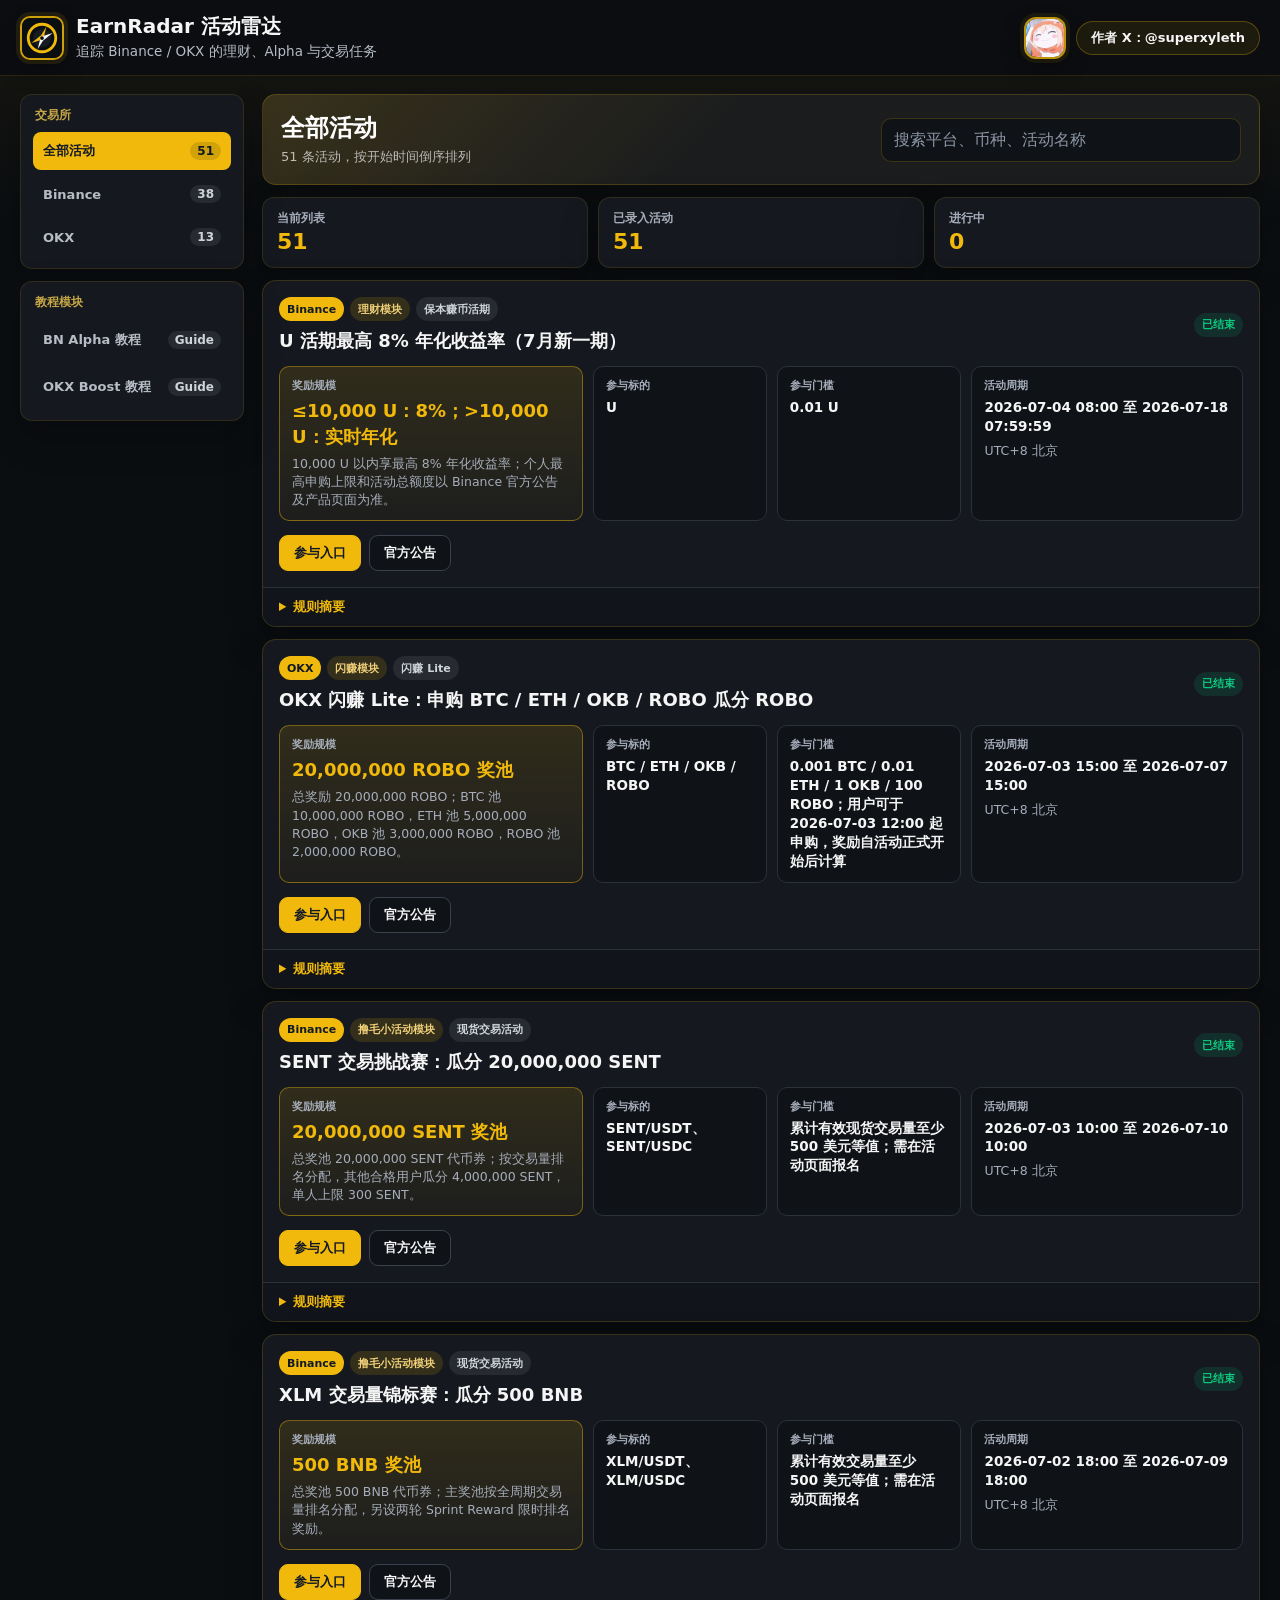
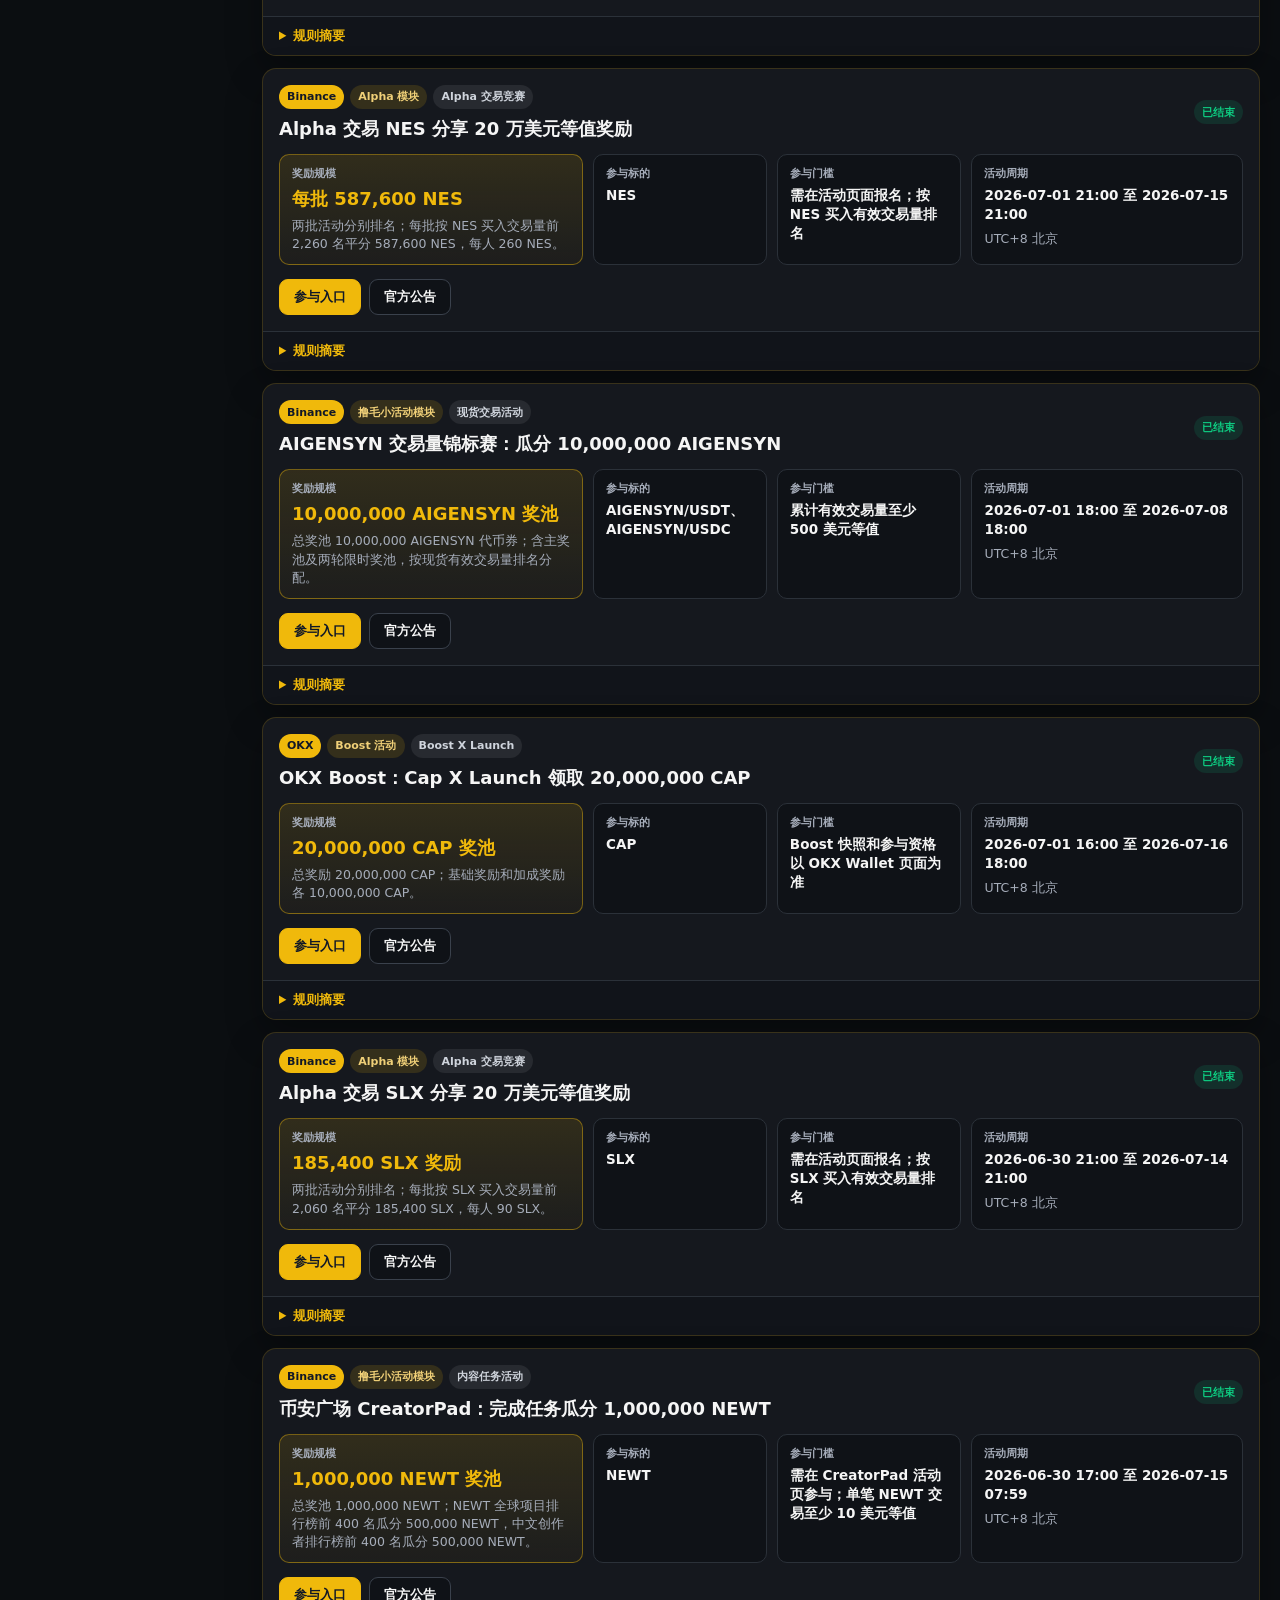
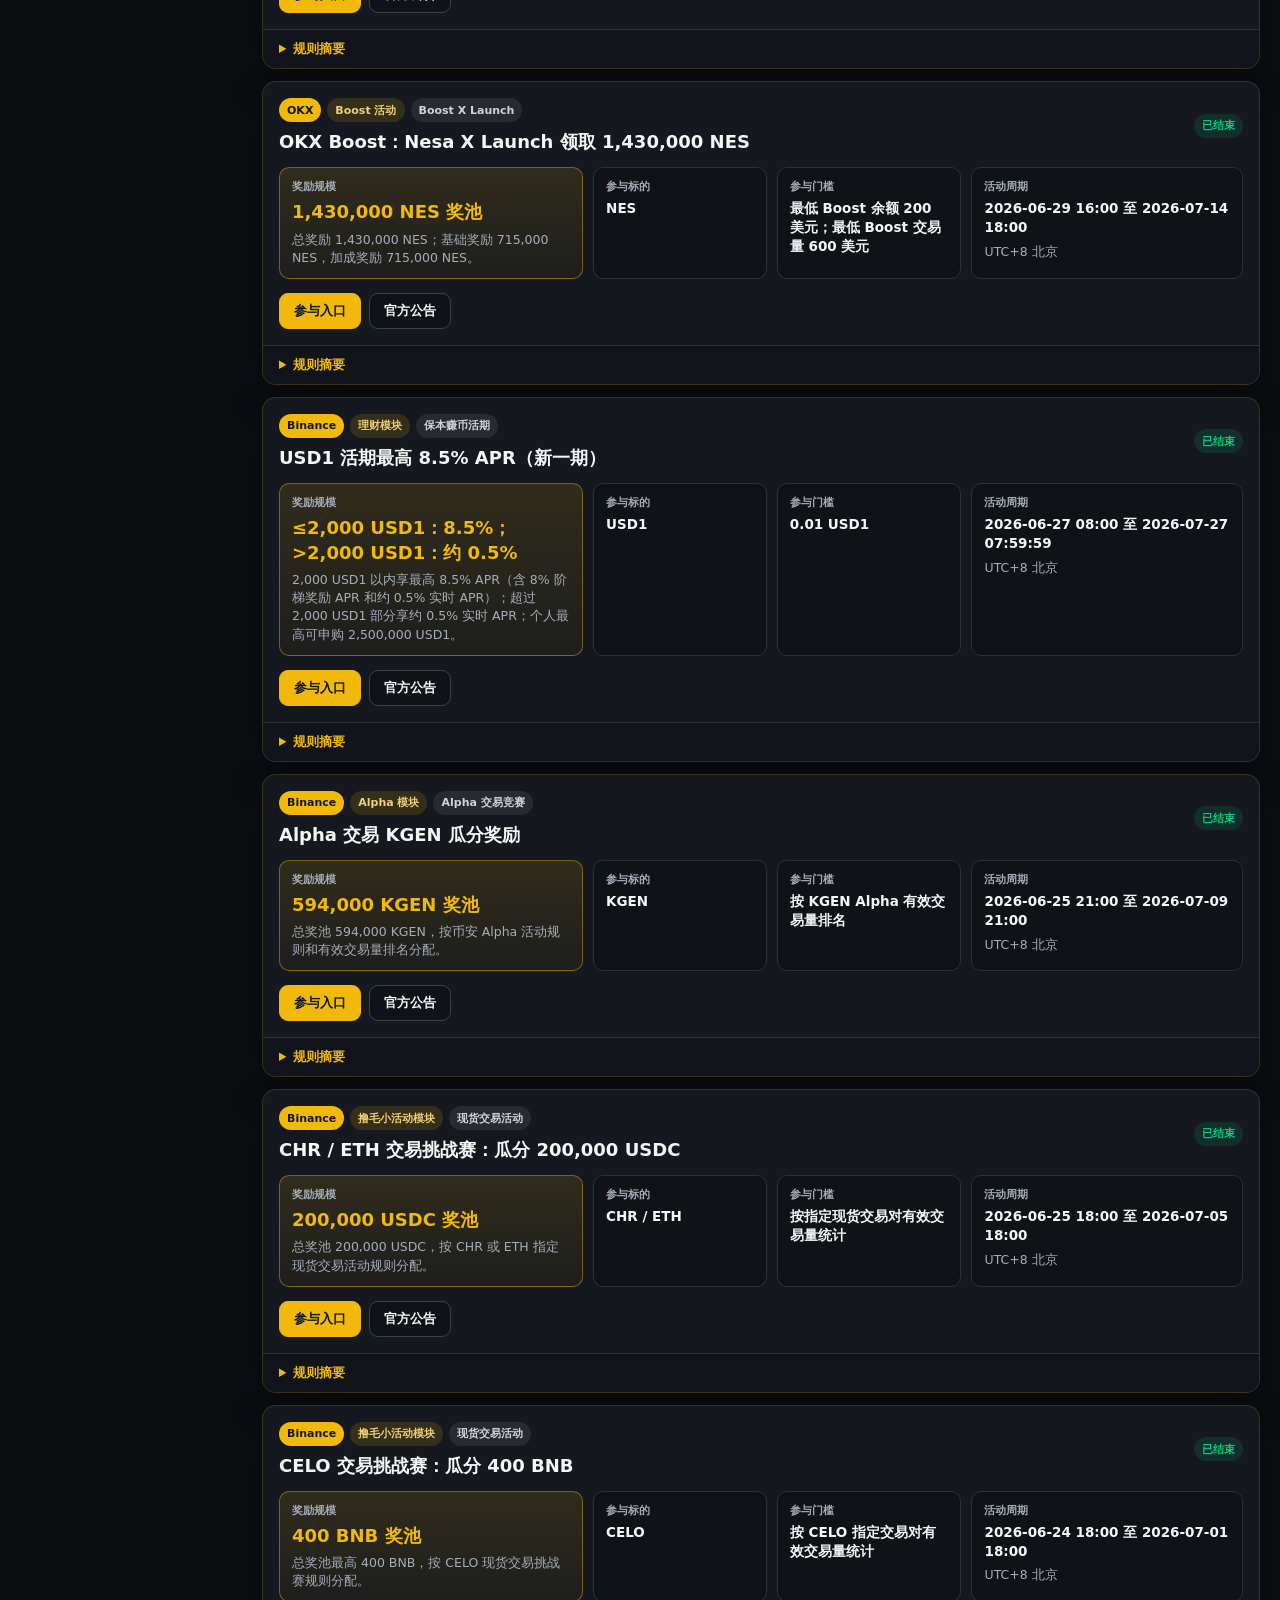
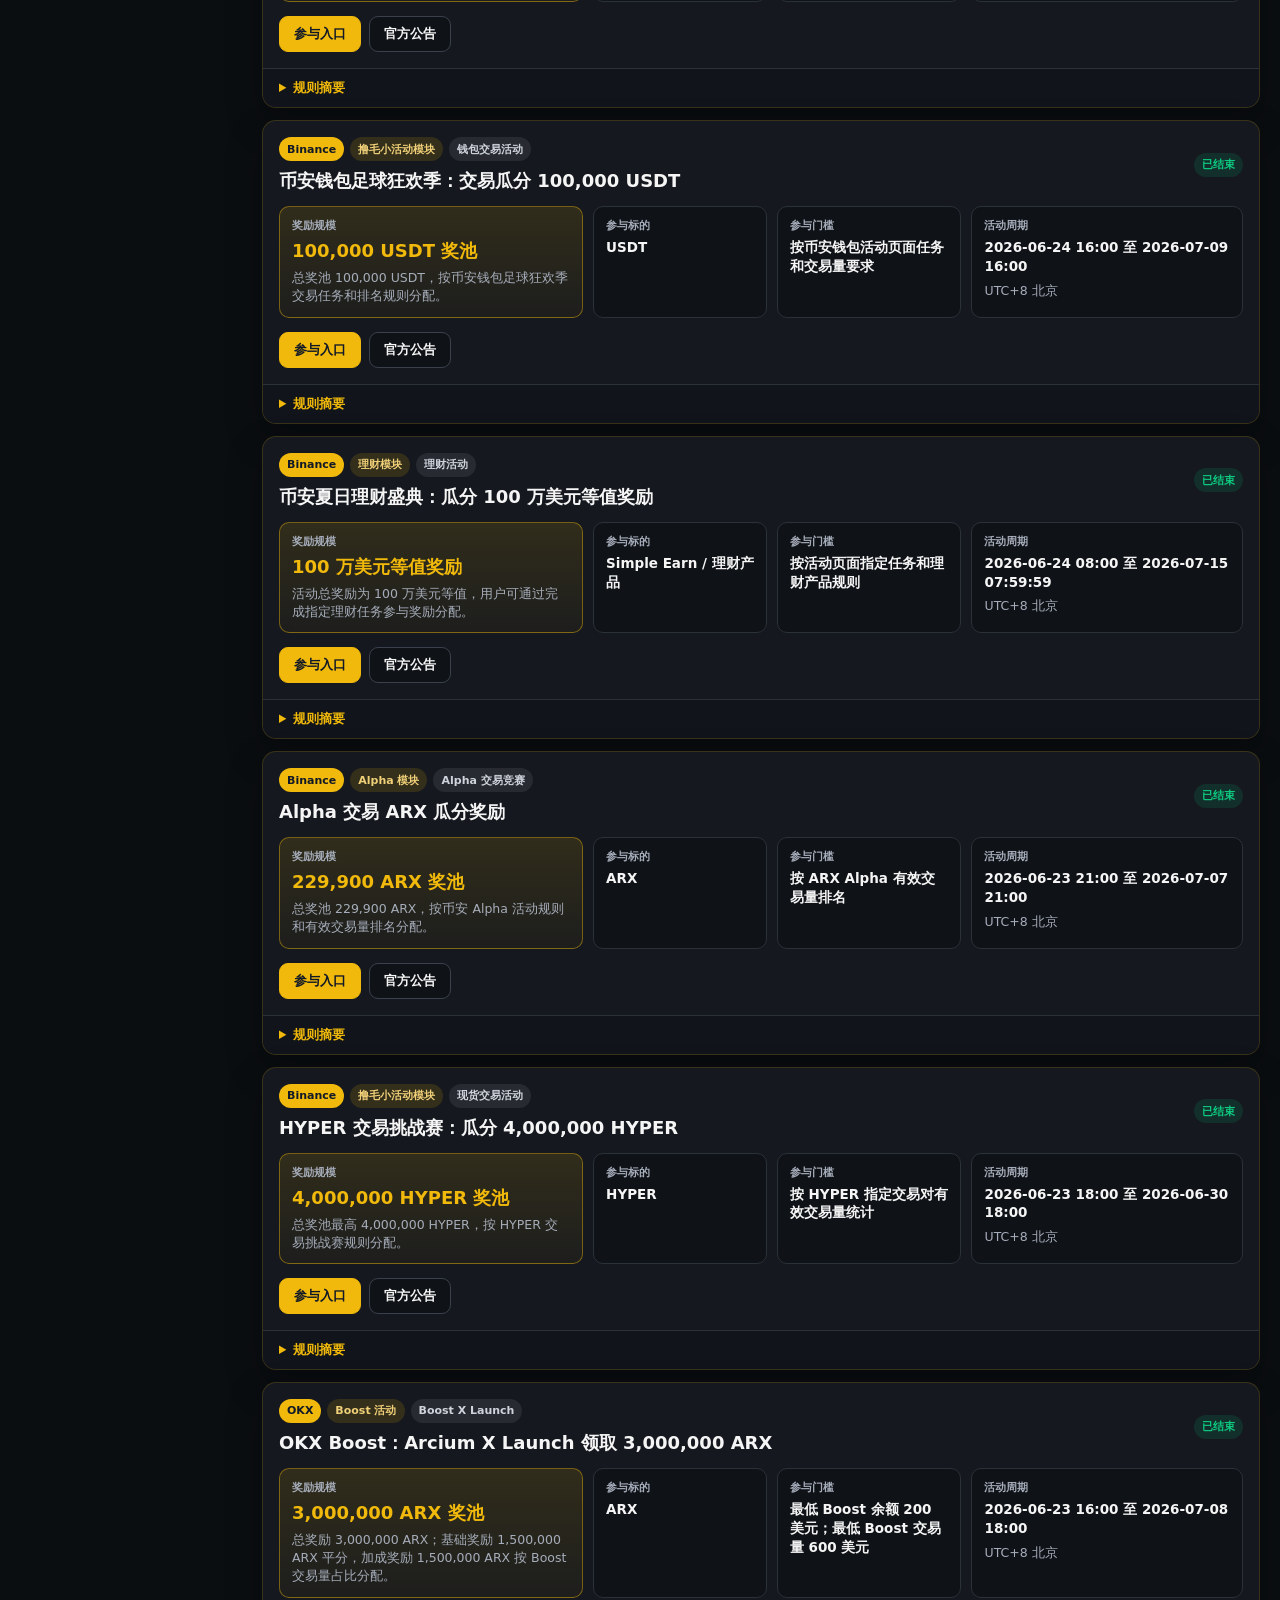
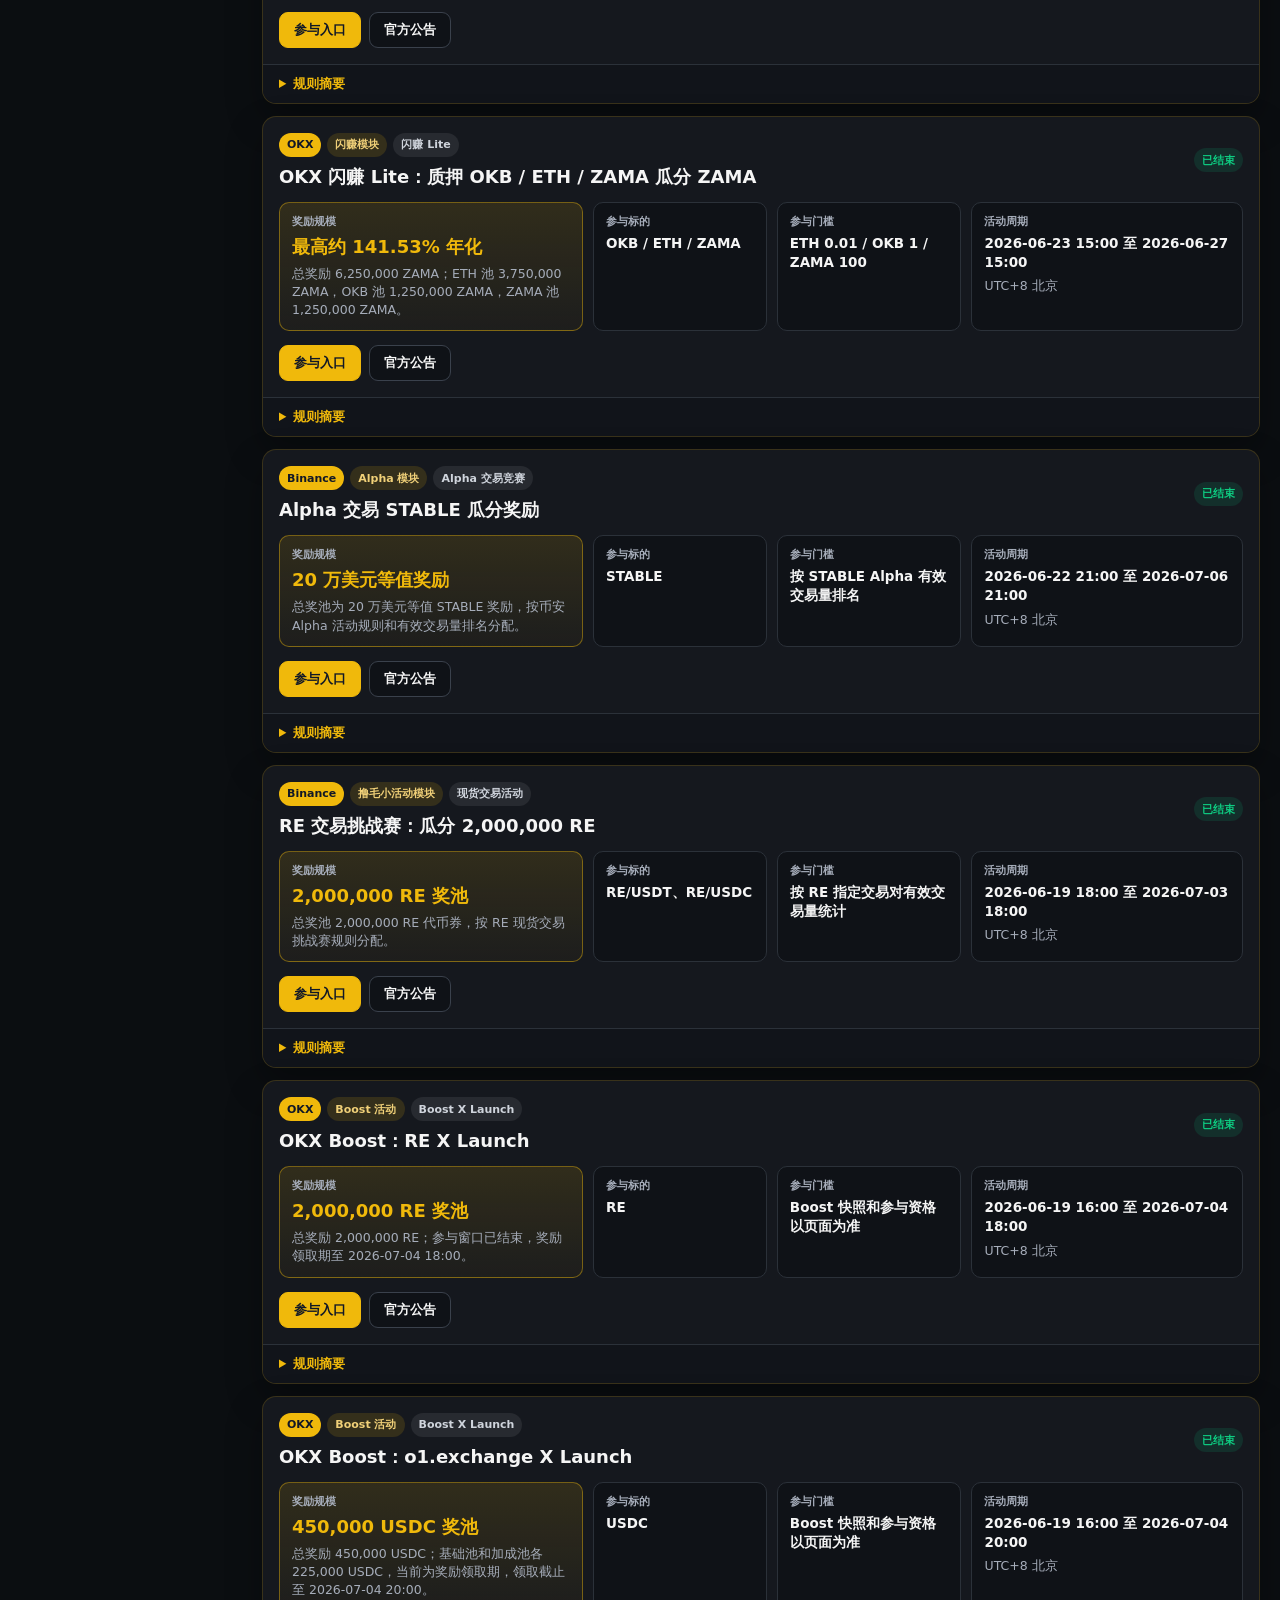
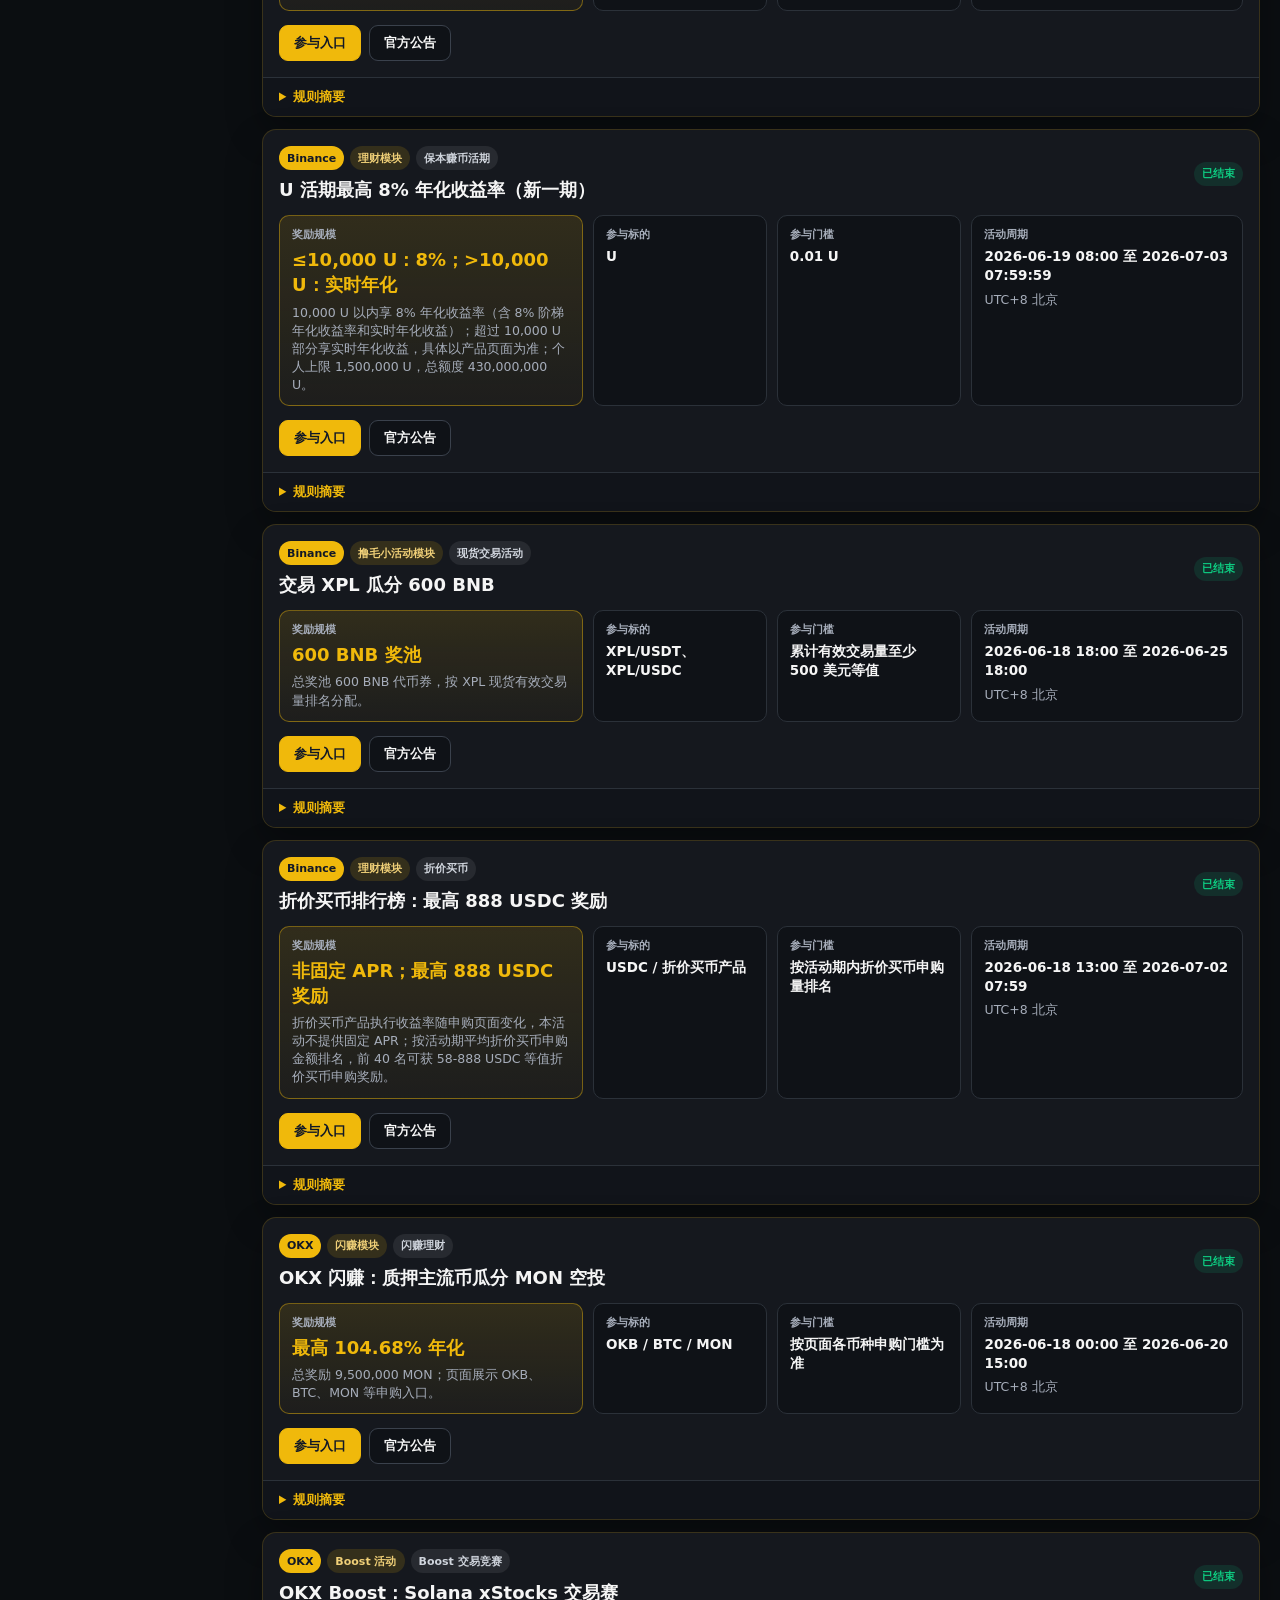
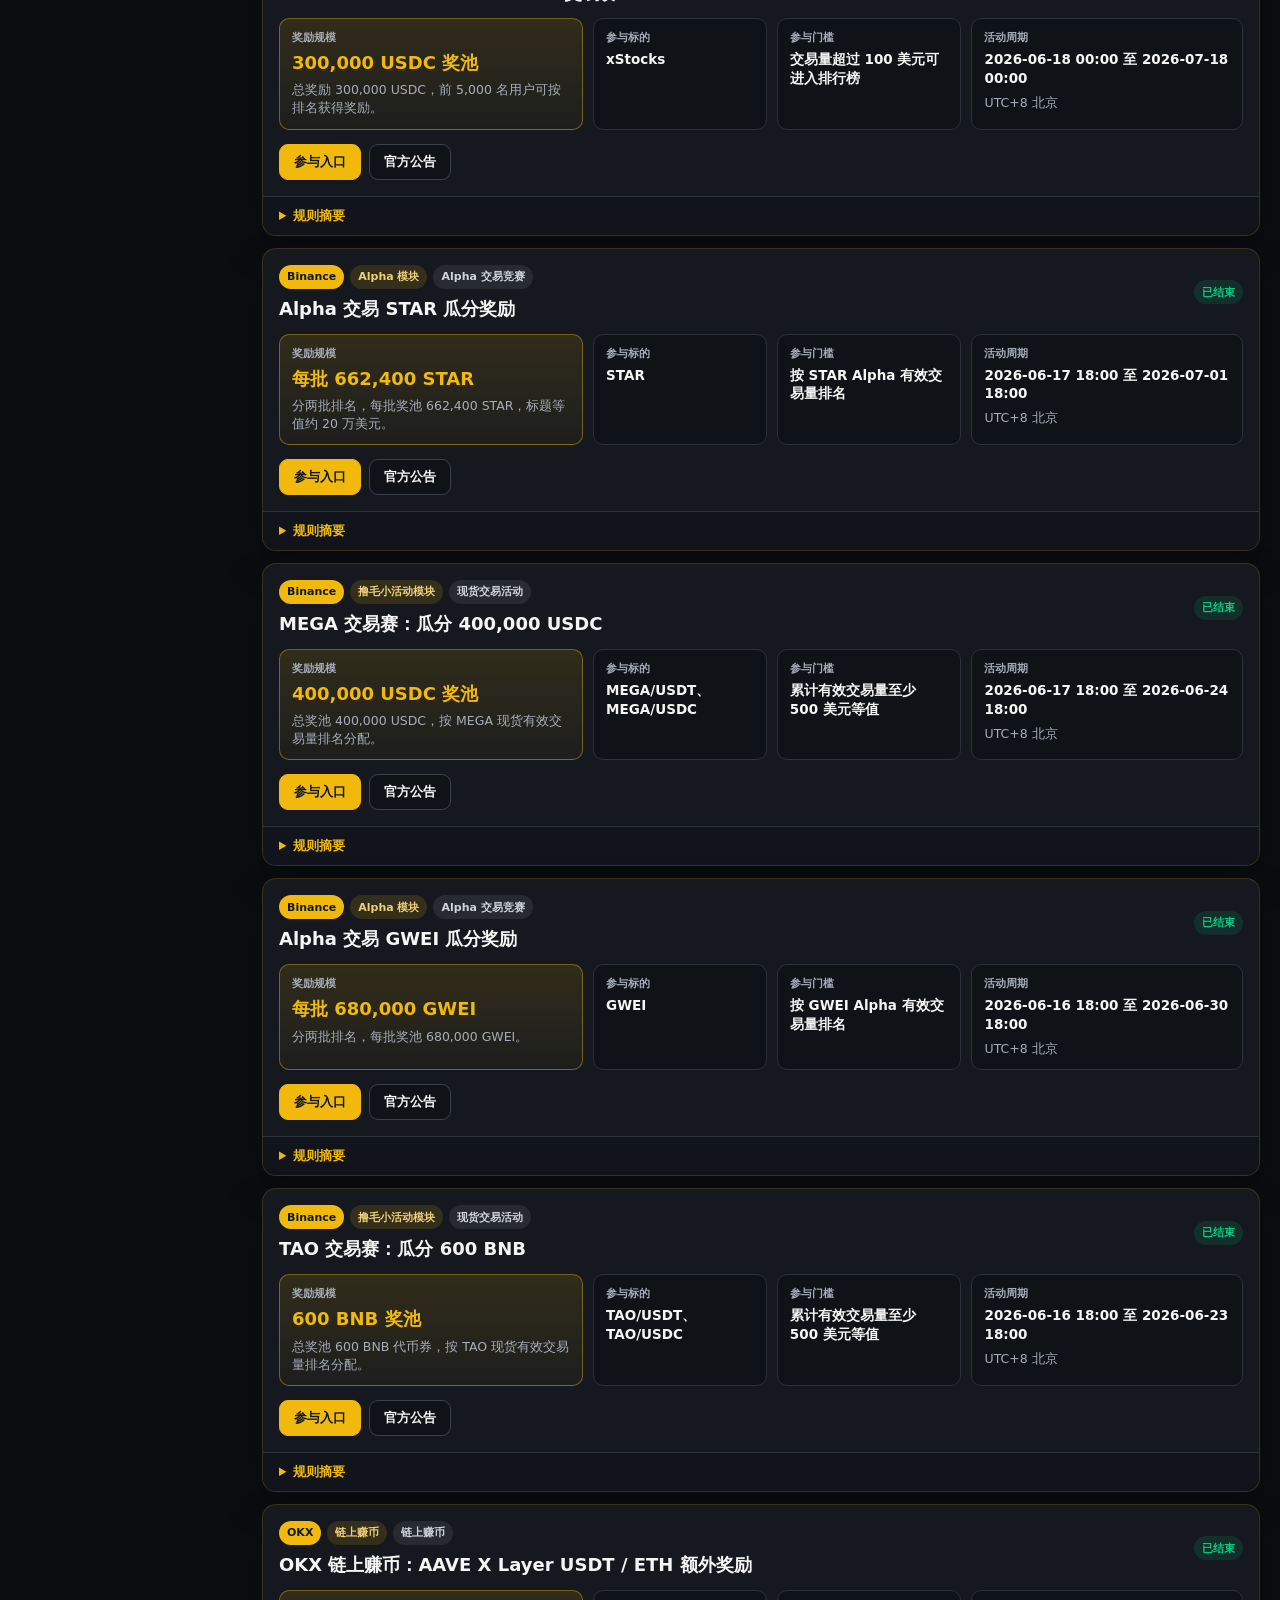
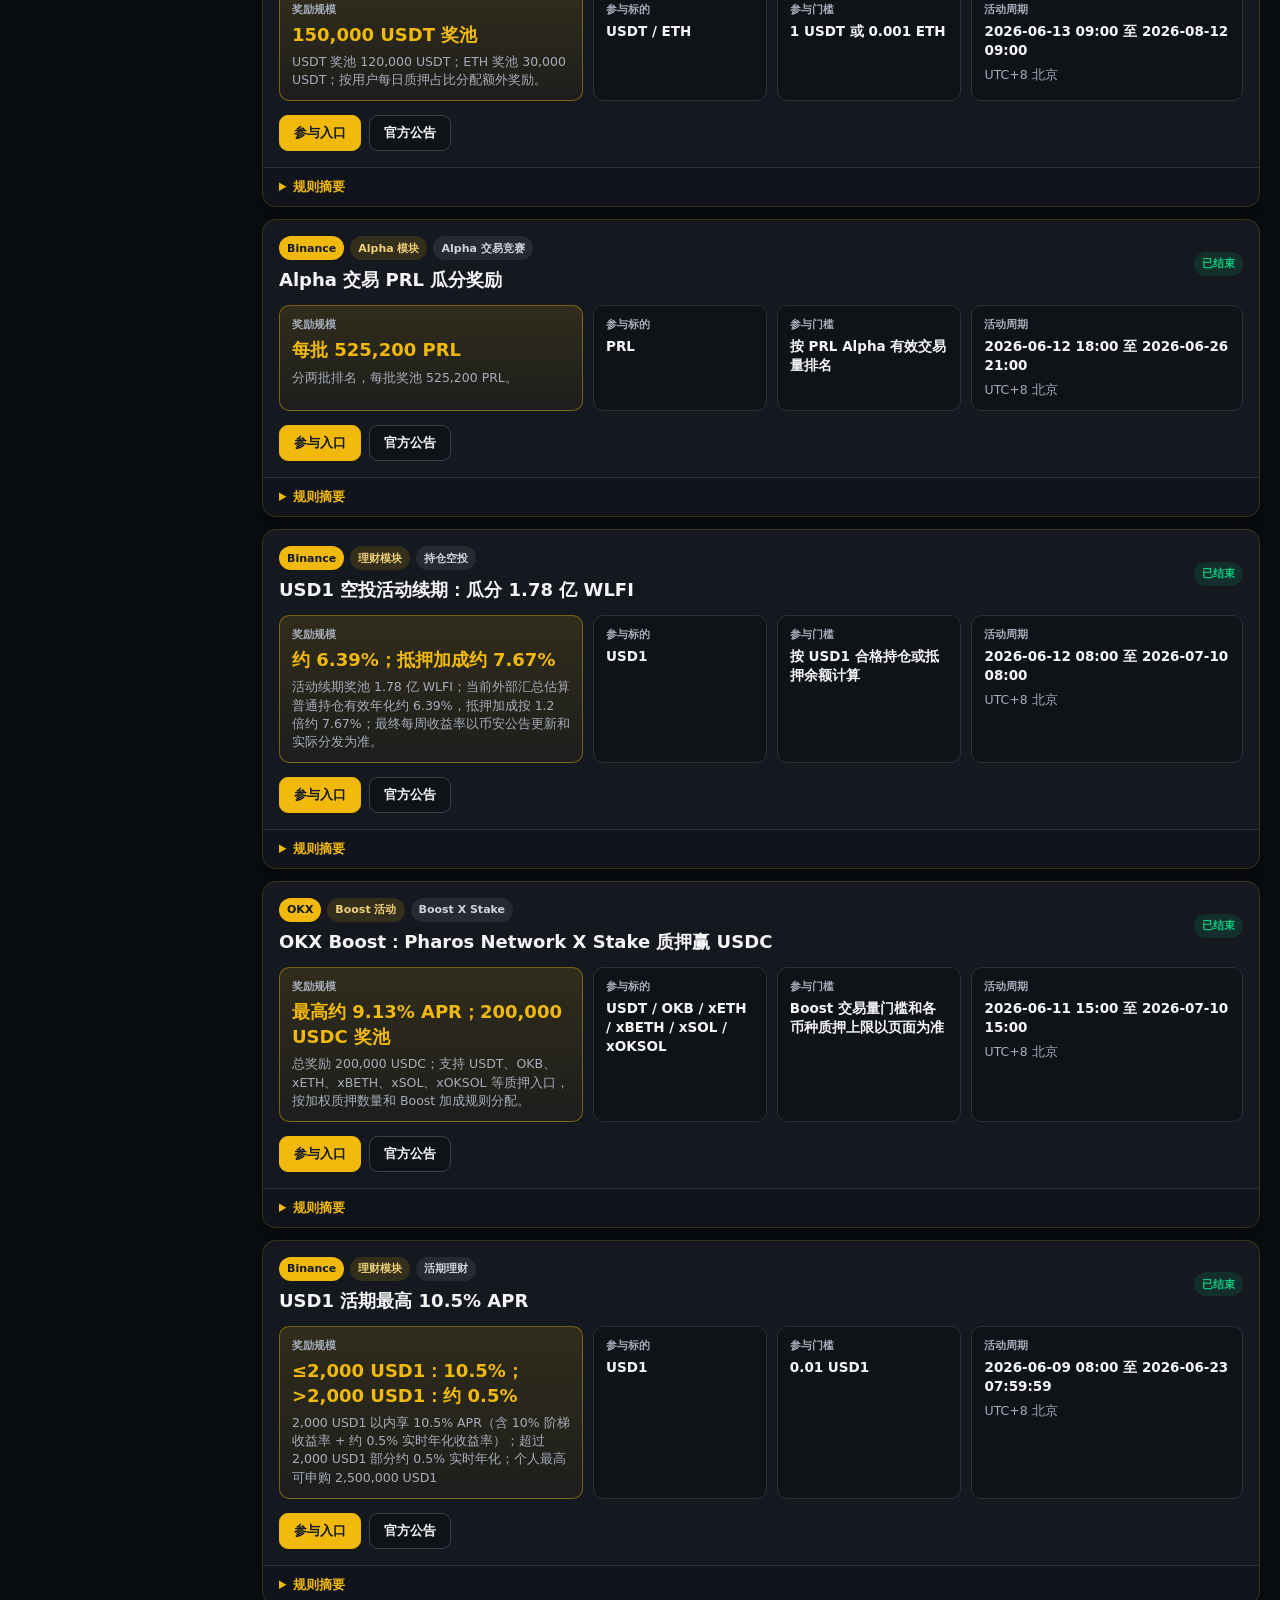
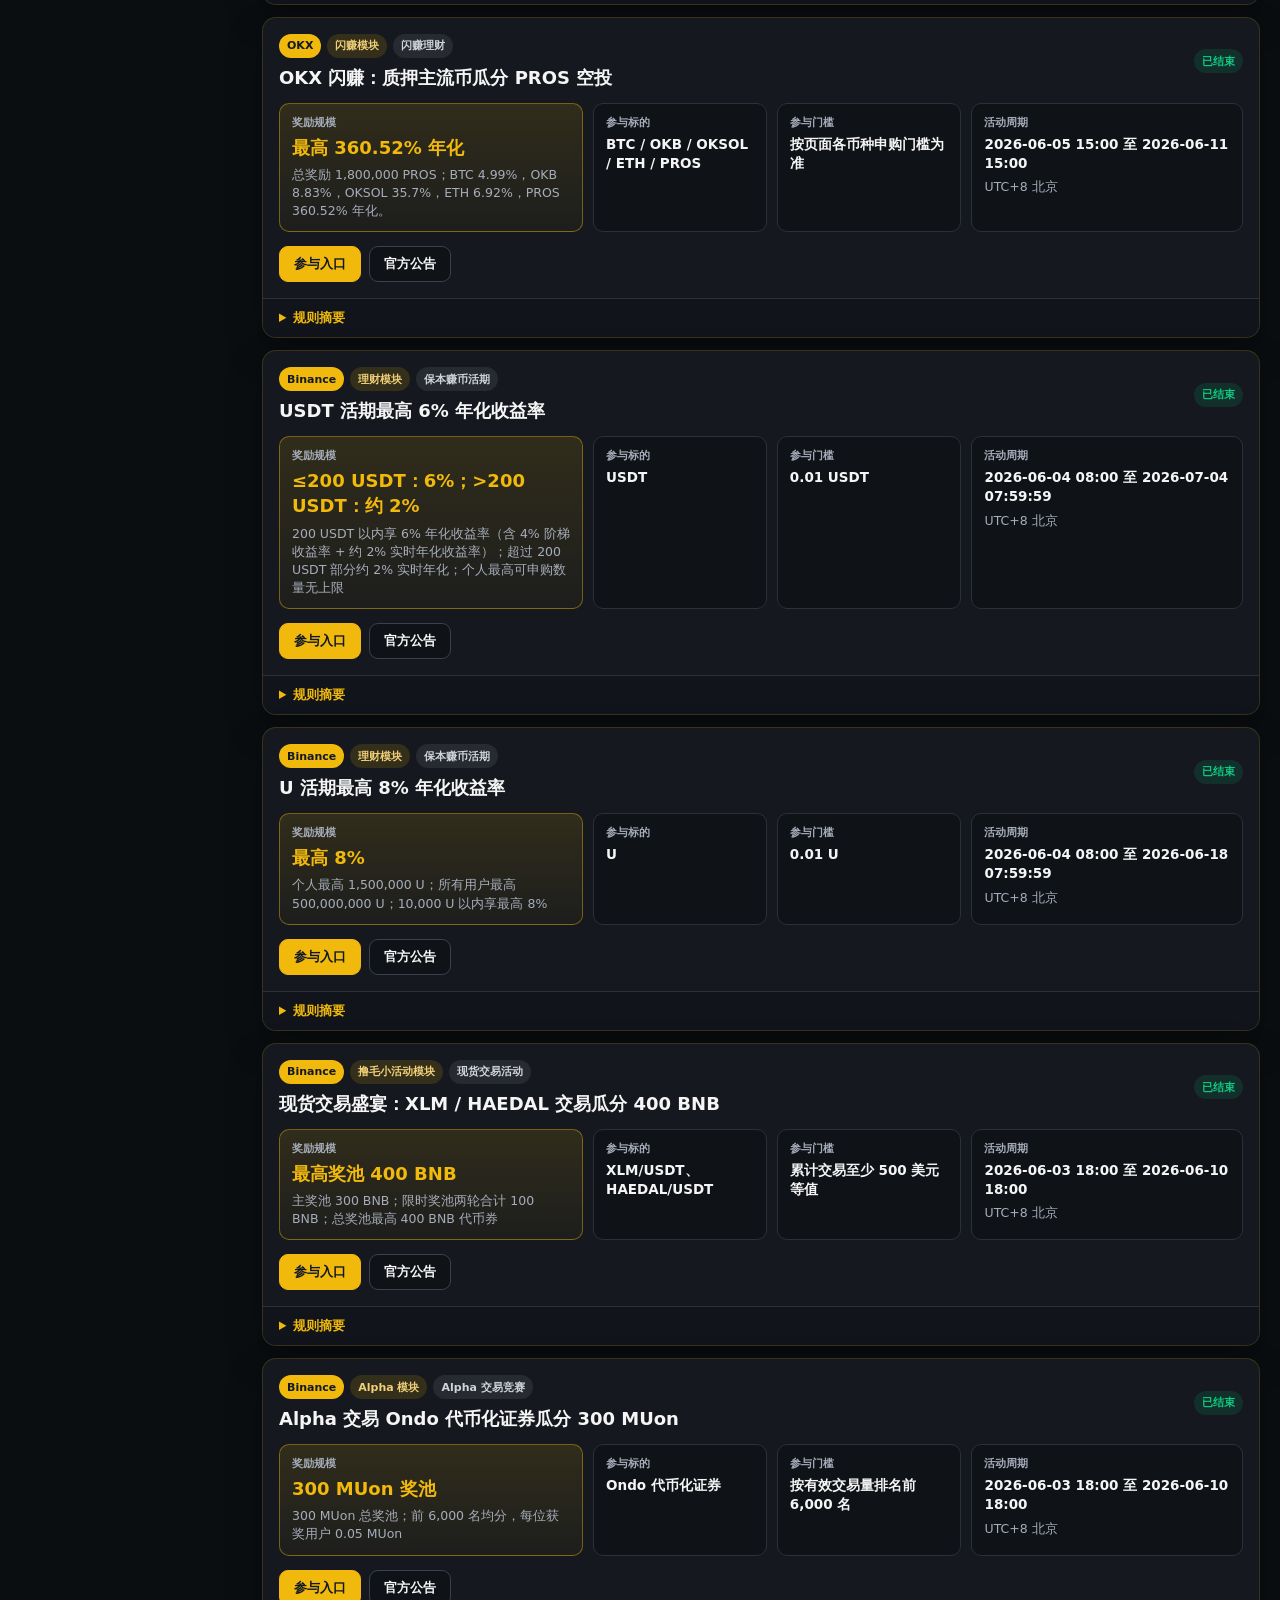
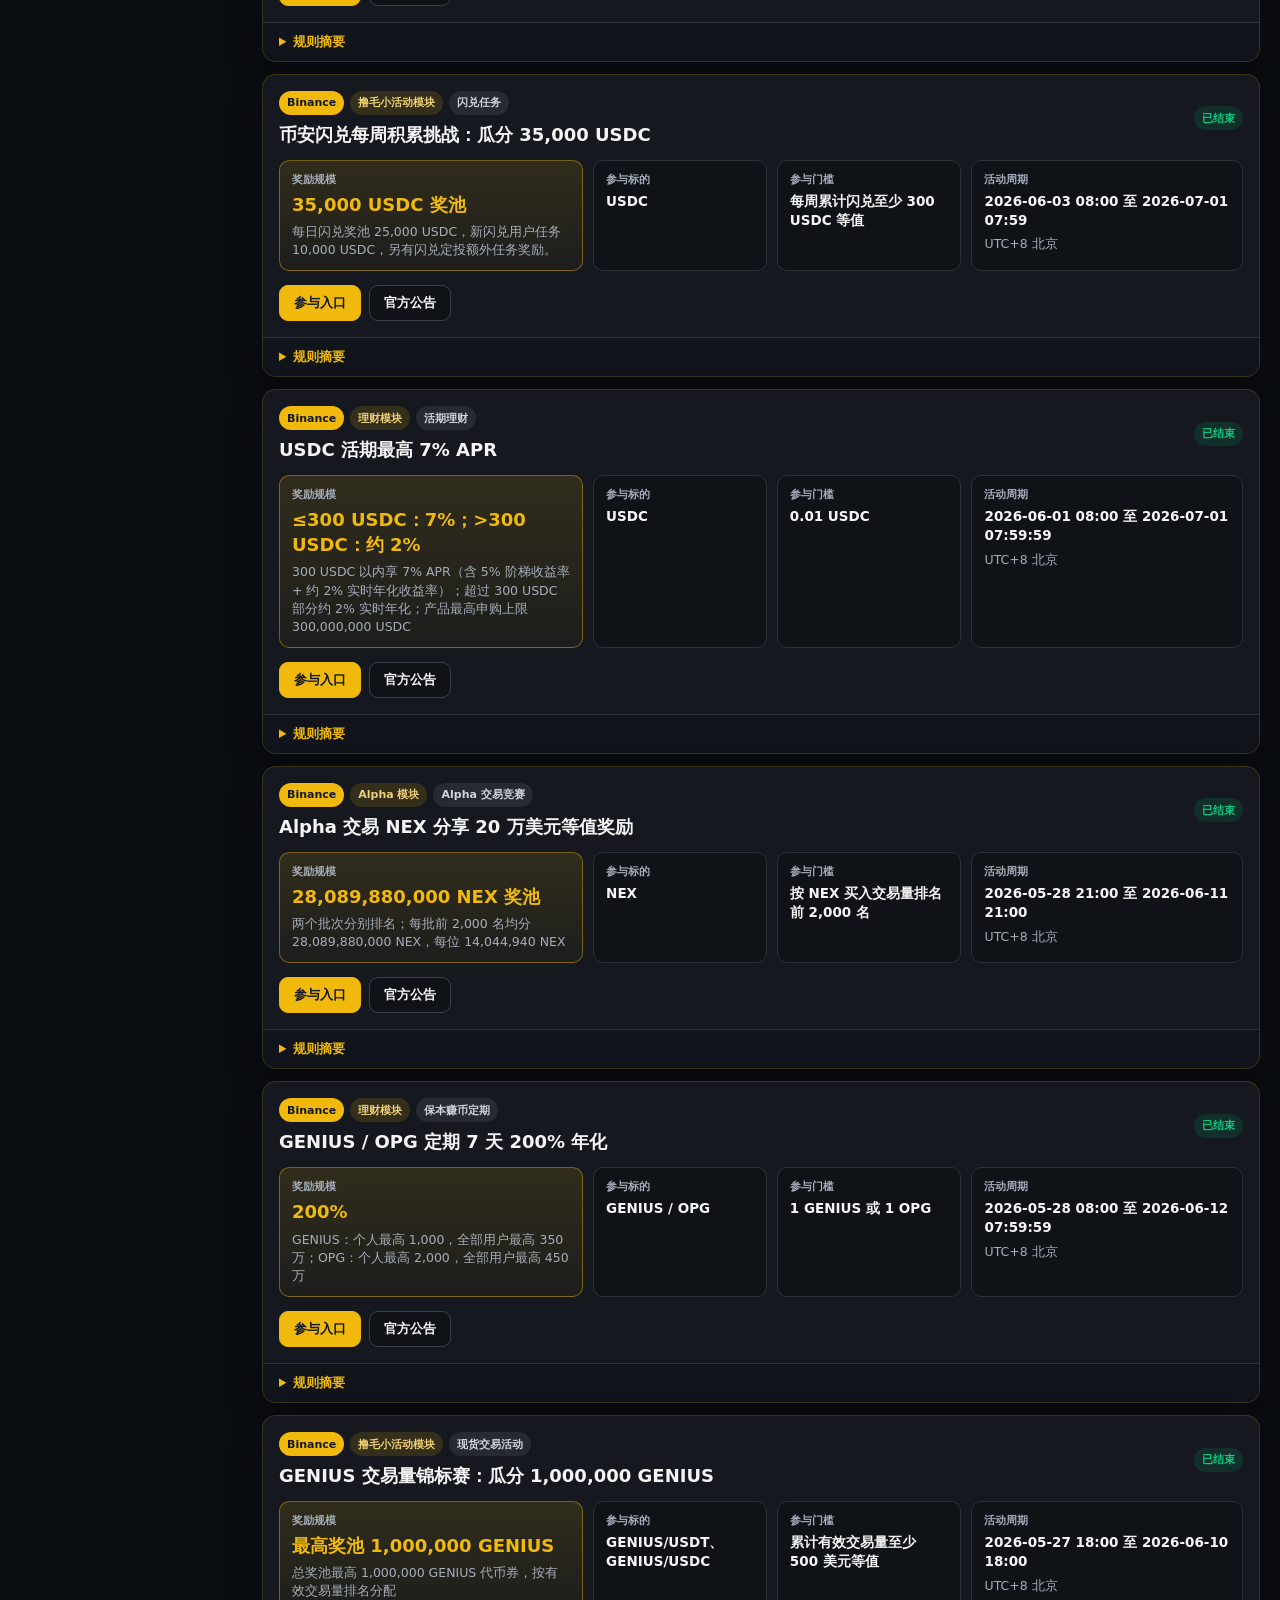
==== commit c05211e1: "Update EarnRadar activities and expired status" ====
--- a/index.html
+++ b/index.html
@@ -155,12 +155,13 @@
         return new Date(`${normalized}+08:00`);
       }
 
-      function isListedActivity(item) {
+      function statusOf(item) {
         const endAt = parseBeijingTime(item.endAt);
-        return Number.isNaN(endAt.getTime()) || endAt > now;
-      }
-
-      const activities = allActivities.filter(isListedActivity);
+        if (!Number.isNaN(endAt.getTime()) && endAt <= now) return "已结束";
+        return item.status || "进行中";
+      }
+
+      const activities = allActivities;
       const defaultModules = {
         Binance: "finance",
         OKX: "flash",
@@ -182,10 +183,8 @@
         "binance-alpha": {
           title: "BN Alpha 教程",
           meta: "积分构成、刷分技巧、空投 / TGE / Booster 参与方式",
-          source: "整理自导入文档：一文带你了解目前所有 Alpha 空投板块（入门教程+萌新图示指导）",
           hero: "./assets/tutorials/alpha-1.png",
           documentUrl: "./assets/tutorials/alpha-notion/index.html",
-          externalUrl: "https://navy-efraasia-2c6.notion.site/Alpha-3847eb8ce132800d9463ddf21a50b45d",
           sections: [
             {
               title: "Alpha 积分构成",
@@ -252,46 +251,9 @@
         },
         "okx-boost": {
           title: "OKX Boost 教程",
-          meta: "X Launch、X Stake、交易竞赛的通用参与流程与检查清单",
-          source: "根据当前 OKX Boost 活动模块整理",
+          meta: "内容待补充",
           hero: "./assets/logo-compass.svg",
-          sections: [
-            {
-              title: "Boost 活动类型",
-              items: [
-                "X Launch：通常按 Boost 资格、钱包任务或快照条件参与新项目奖励分配。",
-                "X Stake：在 OKX Wallet 活动页质押指定代币，按质押数量、加成倍数和快照规则分配奖励。",
-                "X Campaign / Trading Competition：按链上交易量、排行榜名次或任务完成情况分配奖励。",
-              ],
-            },
-            {
-              title: "参与前准备",
-              items: [
-                "确认使用 OKX Wallet，并检查活动支持的网络，例如 X Layer、Base、Solana 等。",
-                "准备活动要求的资产和链上 Gas，常见资产包括 USDT、OKB、xETH、xBETH、xSOL、USDC 等。",
-                "先看活动时间、奖池、参与门槛、质押上限、领取截止时间和地区限制。",
-                "如果活动有 Boost 交易量加成，先确认自己的 Boost 等级或交易量是否值得参与。",
-              ],
-            },
-            {
-              title: "通用参与流程",
-              items: [
-                "从 OKX Wallet 进入 Boost 页面，选择 X Launch、X Stake 或交易竞赛活动。",
-                "连接钱包后核对活动详情，确认奖励币种、活动周期、快照规则和风险提示。",
-                "按页面要求完成质押、交易、任务或报名动作，并保留交易记录。",
-                "活动结束后回到活动页查看奖励发放或领取状态，注意领取期限。",
-              ],
-            },
-            {
-              title: "风险与记录",
-              items: [
-                "链上活动会产生 Gas、滑点和合约交互风险，参与前要按预期收益倒推可接受成本。",
-                "第三方项目活动可能存在代币价格波动、流动性不足或规则调整风险。",
-                "建议记录活动名称、开始/结束时间、投入资产、交易哈希、领取时间和预计收益。",
-                "活动页面展示的 APR、奖池和名额可能实时变化，最终以 OKX Wallet 官方活动页为准。",
-              ],
-            },
-          ],
+          sections: [],
           images: [],
         },
       };
@@ -338,7 +300,7 @@
       function updateCounts(filtered) {
         activityCountEl.textContent = activities.length;
         resultCountEl.textContent = filtered.length;
-        activeCountEl.textContent = activities.filter((item) => item.status === "进行中").length;
+        activeCountEl.textContent = activities.filter((item) => statusOf(item) === "进行中").length;
         allCountEl.textContent = activities.length;
         binanceCountEl.textContent = activities.filter((item) => item.platform === "Binance").length;
         okxCountEl.textContent = activities.filter((item) => item.platform === "OKX").length;
@@ -366,12 +328,16 @@
         searchEl.hidden = true;
         viewTitleEl.textContent = tutorial.title;
         viewMetaEl.textContent = tutorial.meta;
+        const hasDocument = Boolean(tutorial.documentUrl);
+        const emptyTutorial = !hasDocument && (!tutorial.sections || tutorial.sections.length === 0) && (!tutorial.images || tutorial.images.length === 0);
         listEl.innerHTML = `
-          <article class="tutorial-card${tutorial.documentUrl ? " document-view" : ""}">
+          <article class="tutorial-card${hasDocument ? " document-view" : ""}">
             ${
-              tutorial.documentUrl
+              hasDocument
                 ? ""
-                : `<div class="tutorial-hero">
+                : emptyTutorial
+                  ? ""
+                  : `<div class="tutorial-hero">
                     <div>
                       <span class="tutorial-kicker">Tutorial</span>
                       <h3>${escapeHtml(tutorial.title)}</h3>
@@ -382,15 +348,14 @@
             }
             <div class="tutorial-body">
               ${
-                tutorial.documentUrl
+                hasDocument
                   ? `<section class="tutorial-embed">
                       <iframe src="${escapeHtml(tutorial.documentUrl)}" title="${escapeHtml(tutorial.title)} 原文教程" loading="lazy"></iframe>
-                    </section>
-                    ${
-                      tutorial.externalUrl
-                        ? `<a class="button tutorial-open-link" href="${escapeHtml(tutorial.externalUrl)}" target="_blank" rel="noreferrer">打开 Notion 原文</a>`
-                        : ""
-                    }`
+                    </section>`
+                  : emptyTutorial
+                    ? `<section class="tutorial-empty">
+                        <p>内容待补充。</p>
+                      </section>`
                   : `${tutorial.sections
                       .map(
                         (section) => `
@@ -416,7 +381,6 @@
                         : ""
                     }`
               }
-              <p class="tutorial-source">${escapeHtml(tutorial.source)}</p>
             </div>
           </article>
         `;
@@ -454,7 +418,7 @@
                       </div>
                       <h3>${escapeHtml(item.title)}</h3>
                     </div>
-                    <span class="status-pill">${escapeHtml(item.status)}</span>
+                    <span class="status-pill">${escapeHtml(statusOf(item))}</span>
                   </div>
 
                   <div class="signal-grid">
--- a/styles.css
+++ b/styles.css
@@ -652,6 +652,19 @@
   line-height: 1.7;
 }
 
+.tutorial-empty {
+  padding: 28px;
+  border: 1px solid rgba(240, 185, 11, 0.16);
+  border-radius: 12px;
+  background: #0f1217;
+  color: var(--muted);
+  text-align: center;
+}
+
+.tutorial-empty p {
+  font-size: 13px;
+}
+
 .tutorial-embed {
   overflow: hidden;
   border: 1px solid #2b3139;
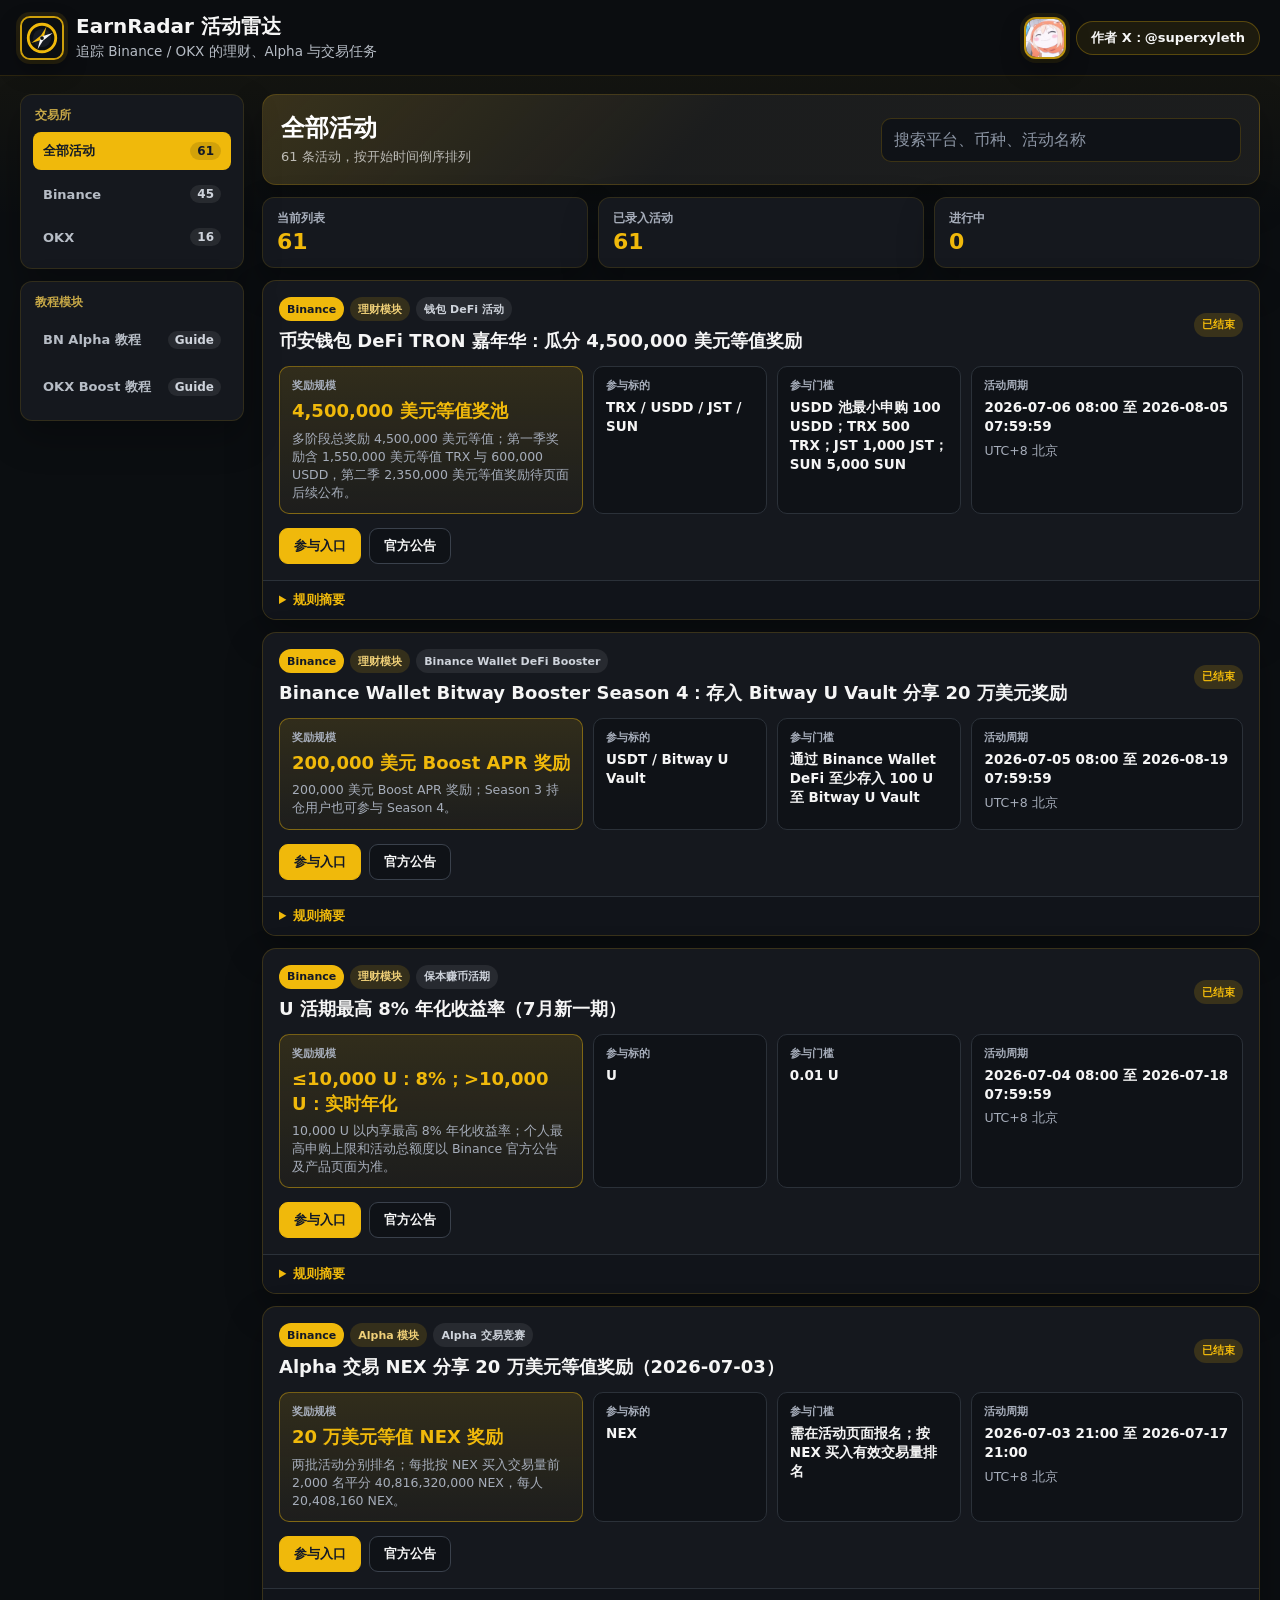
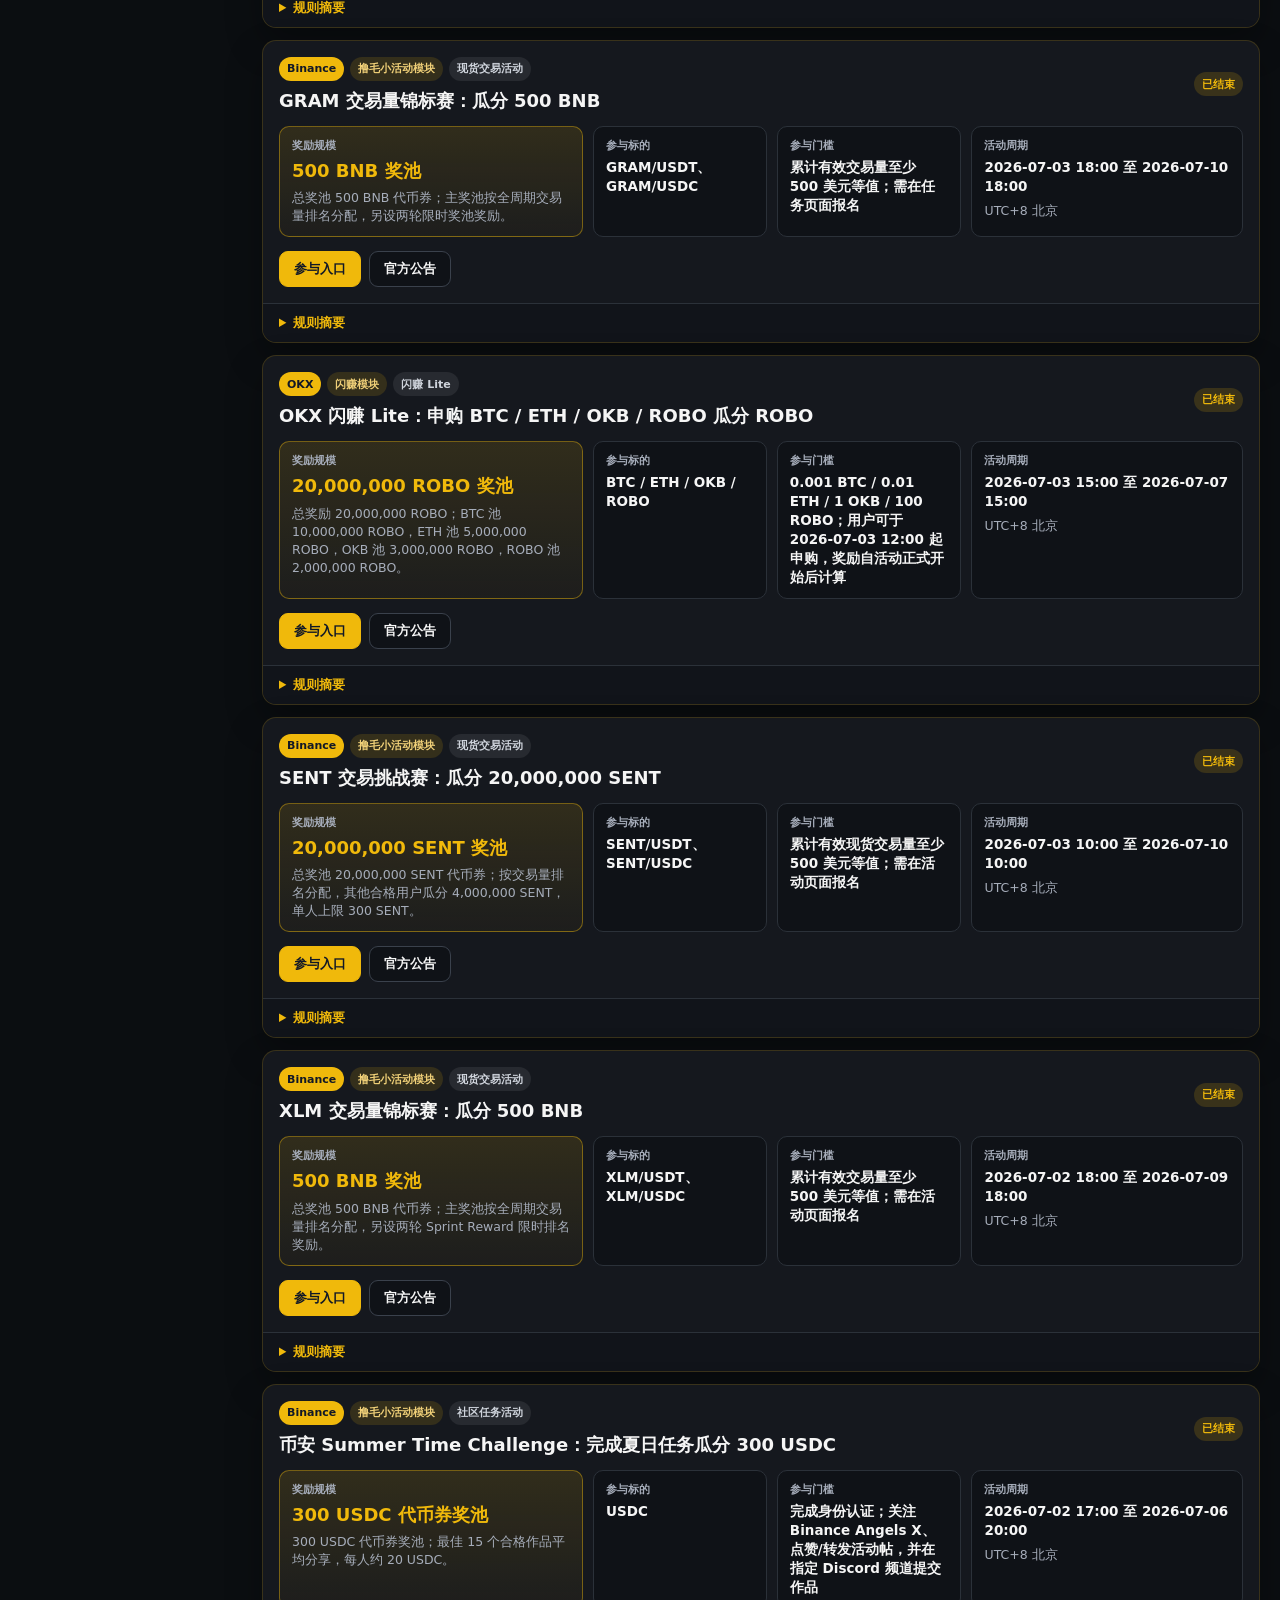
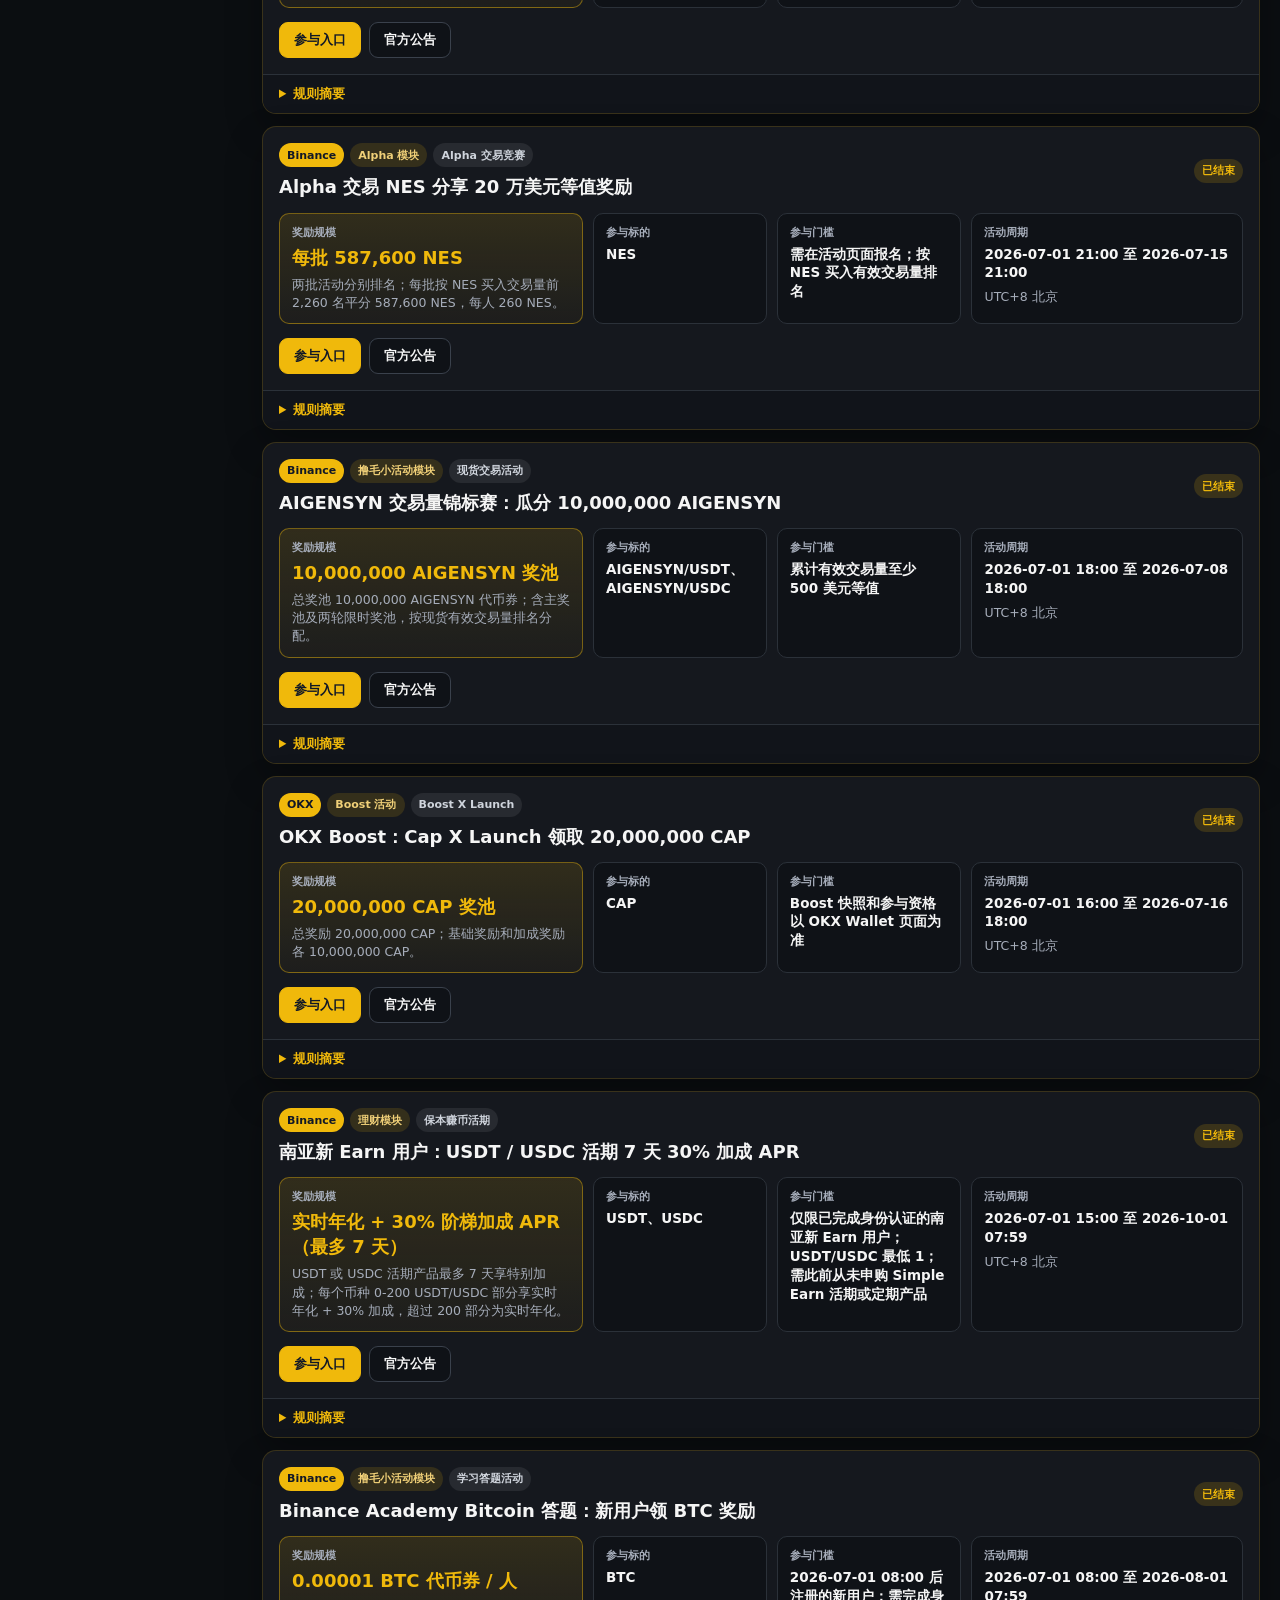
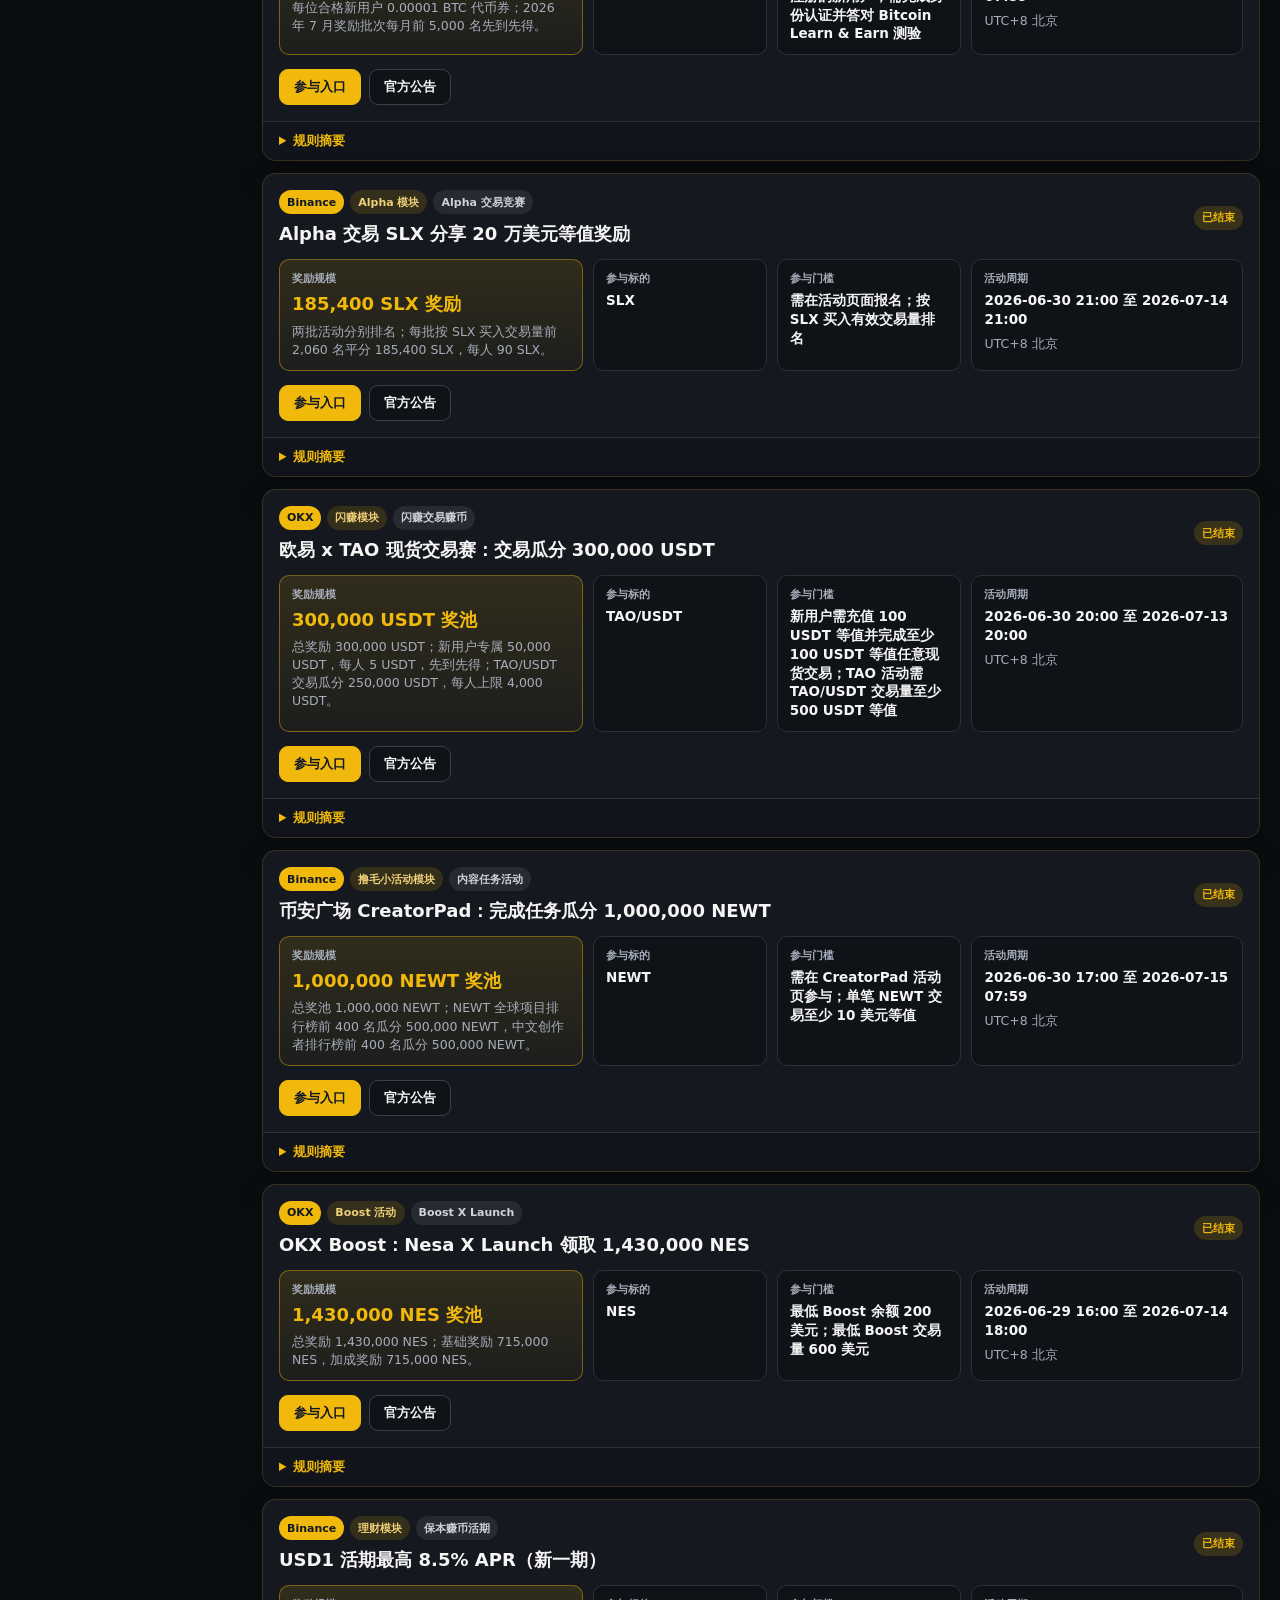
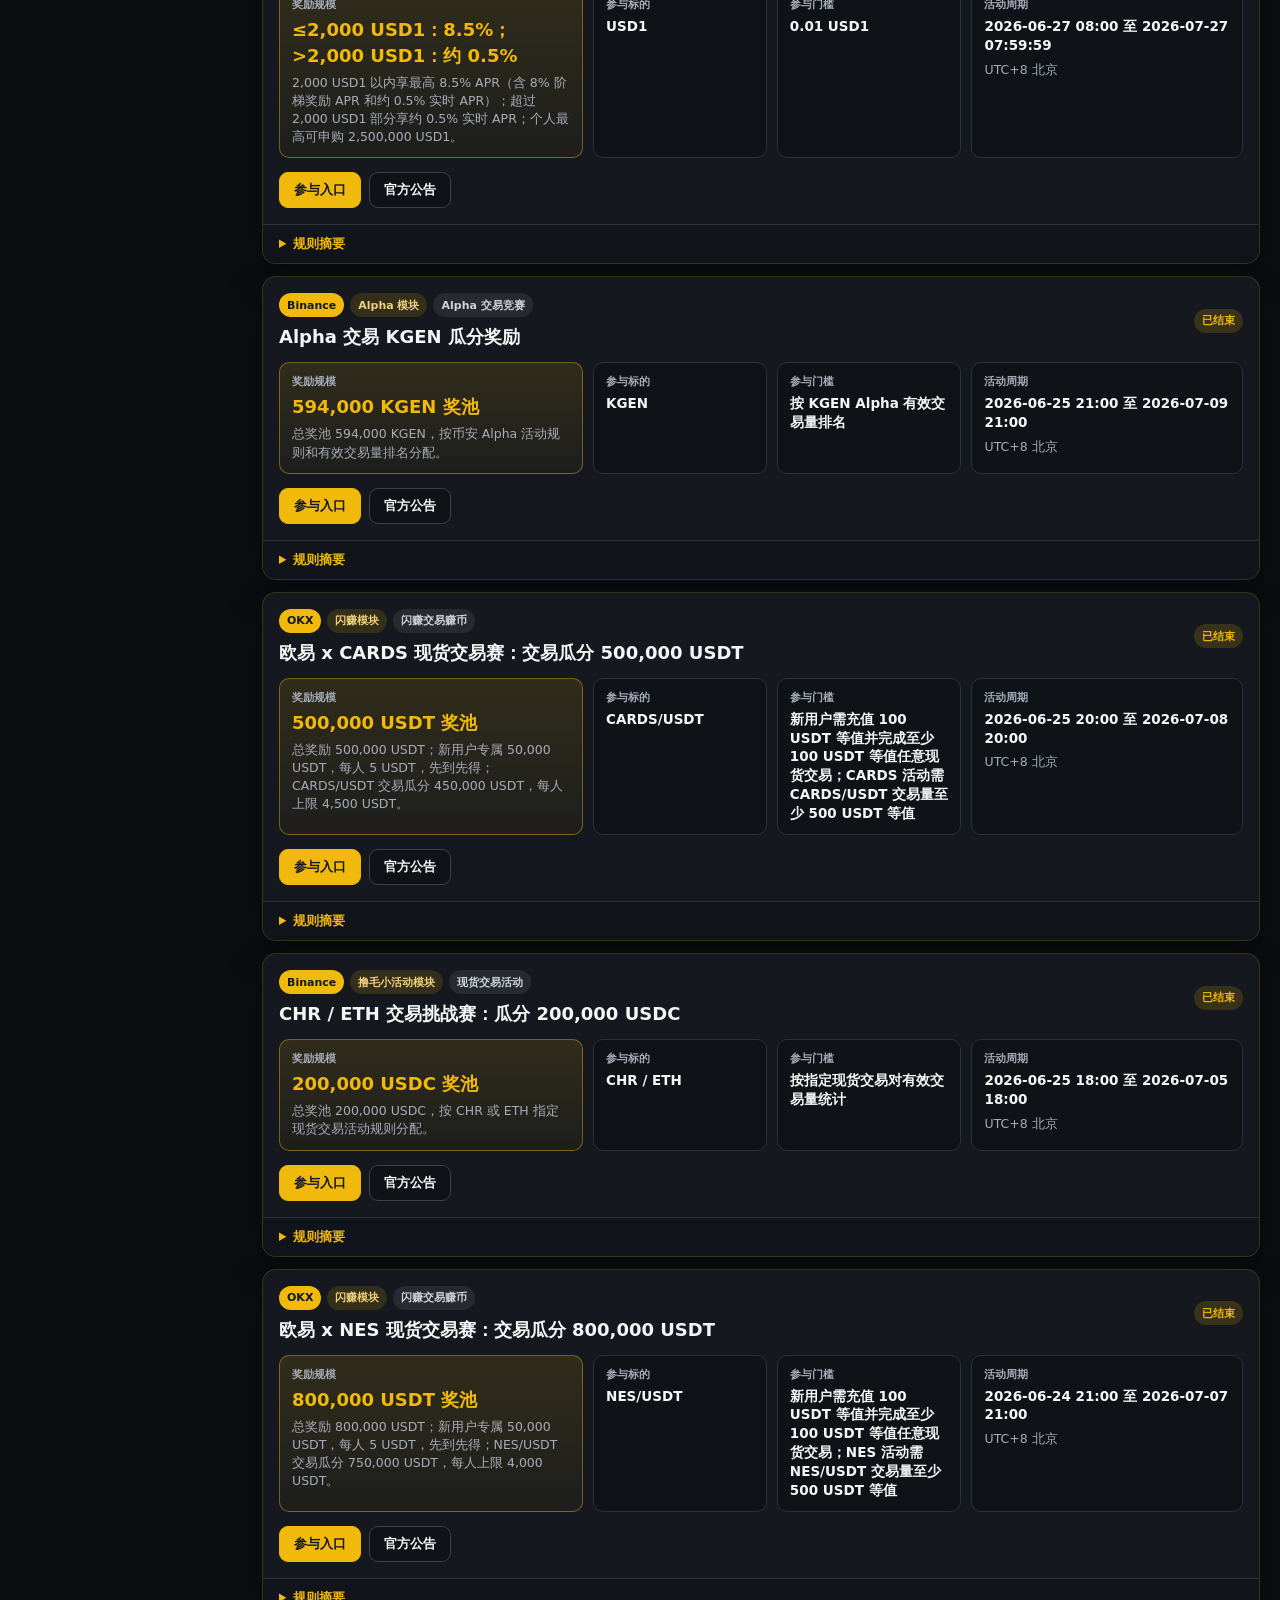
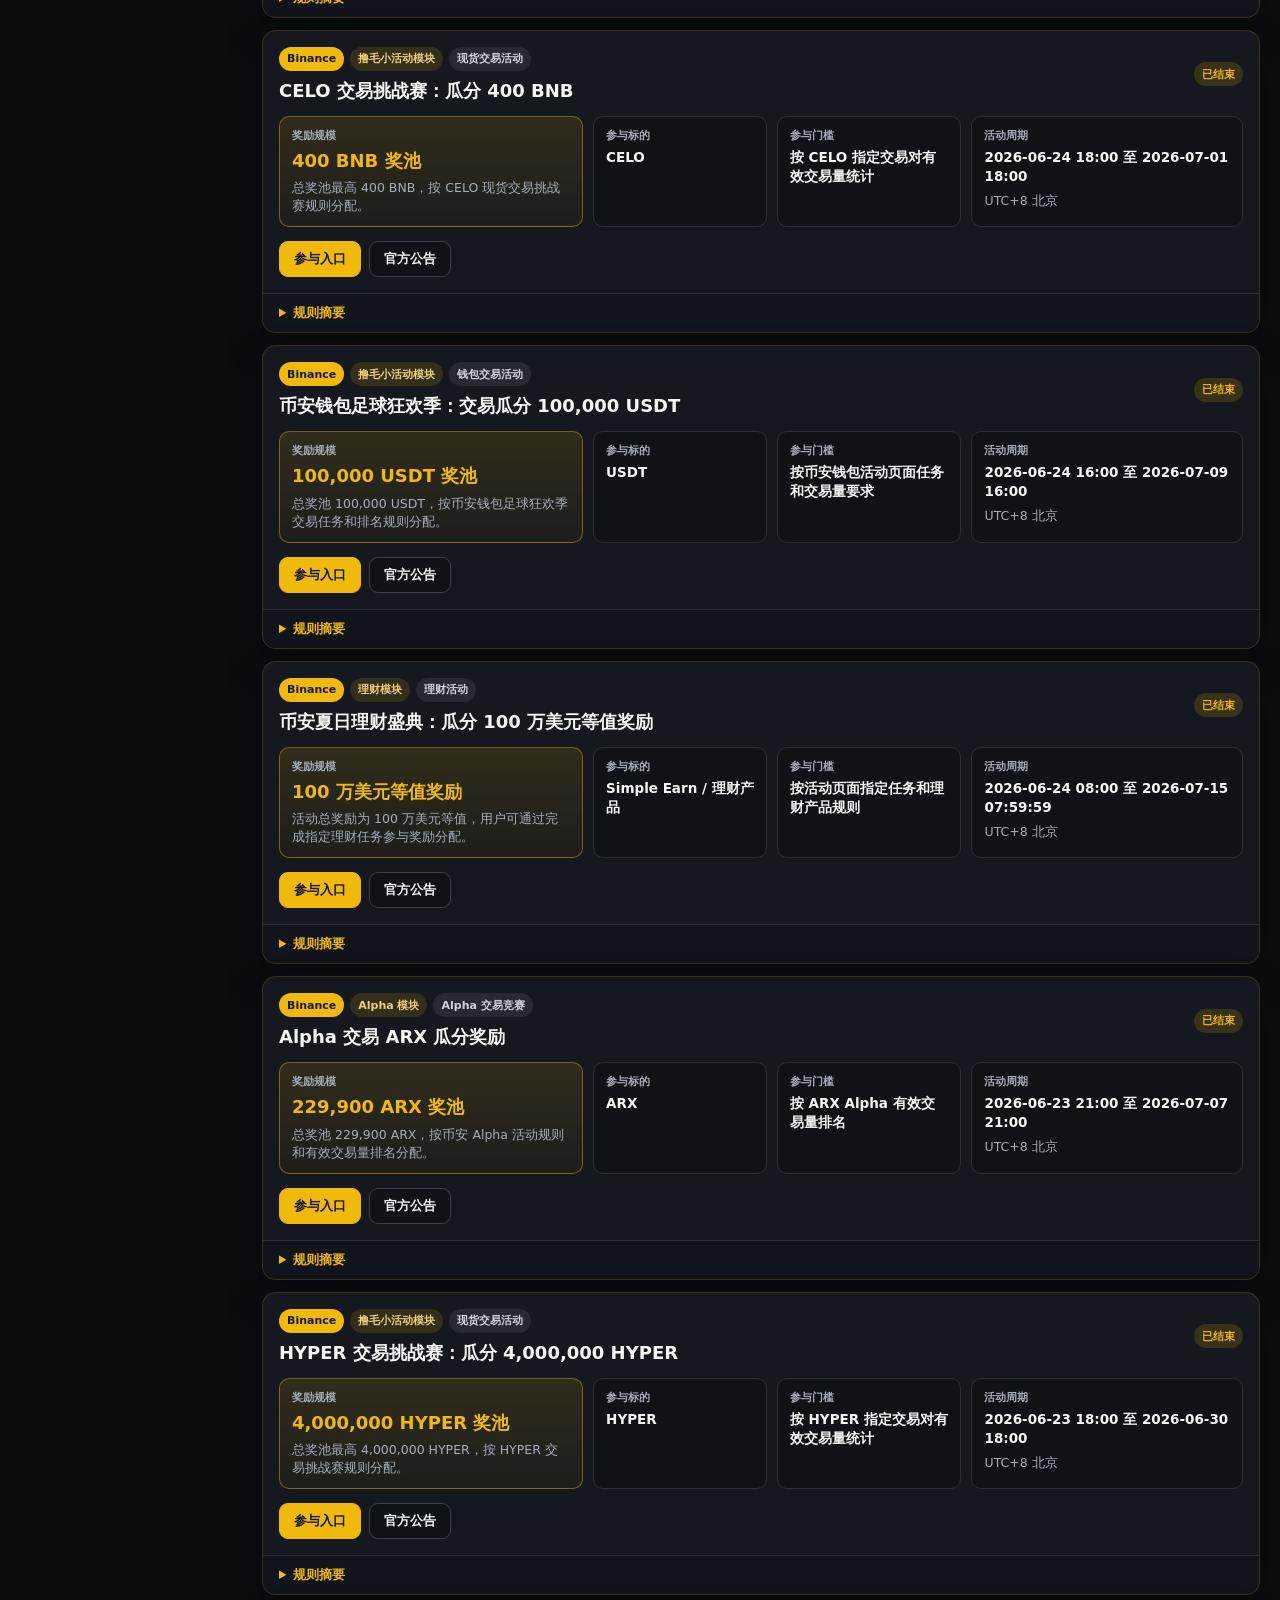
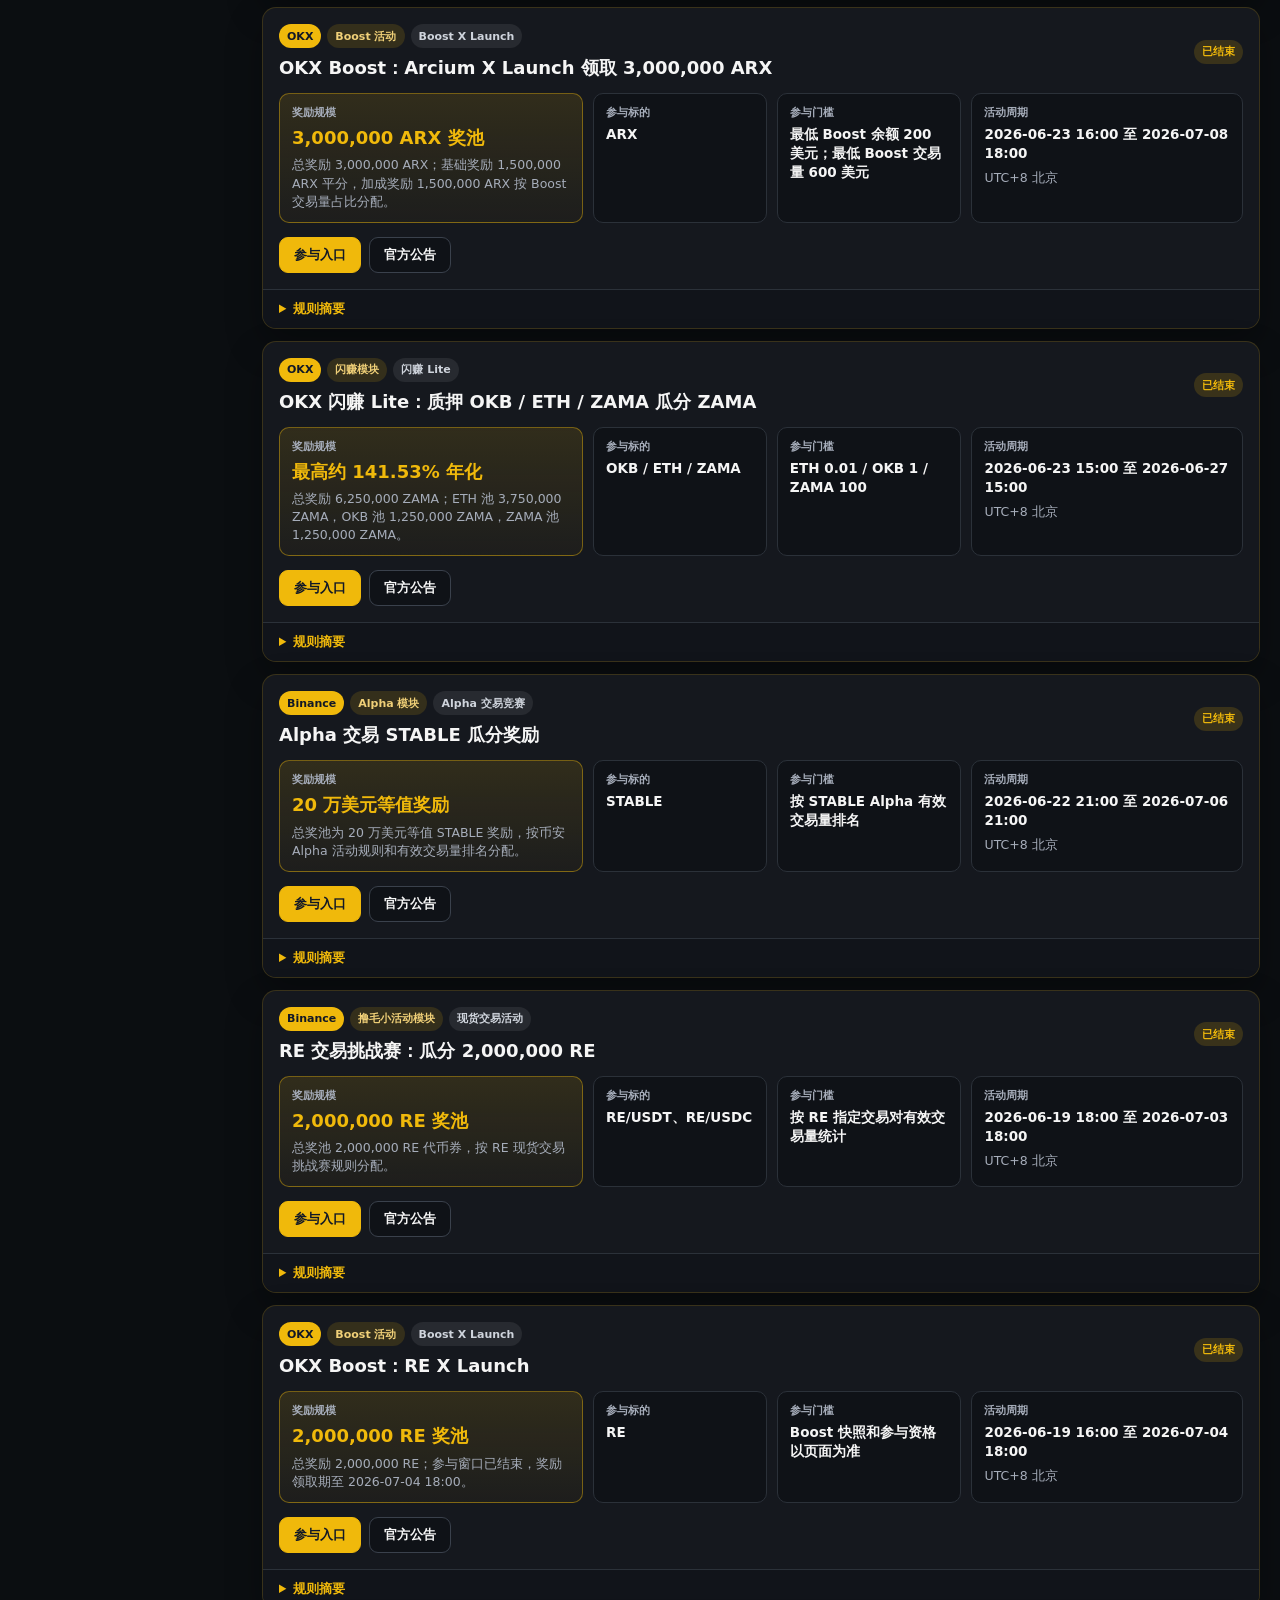
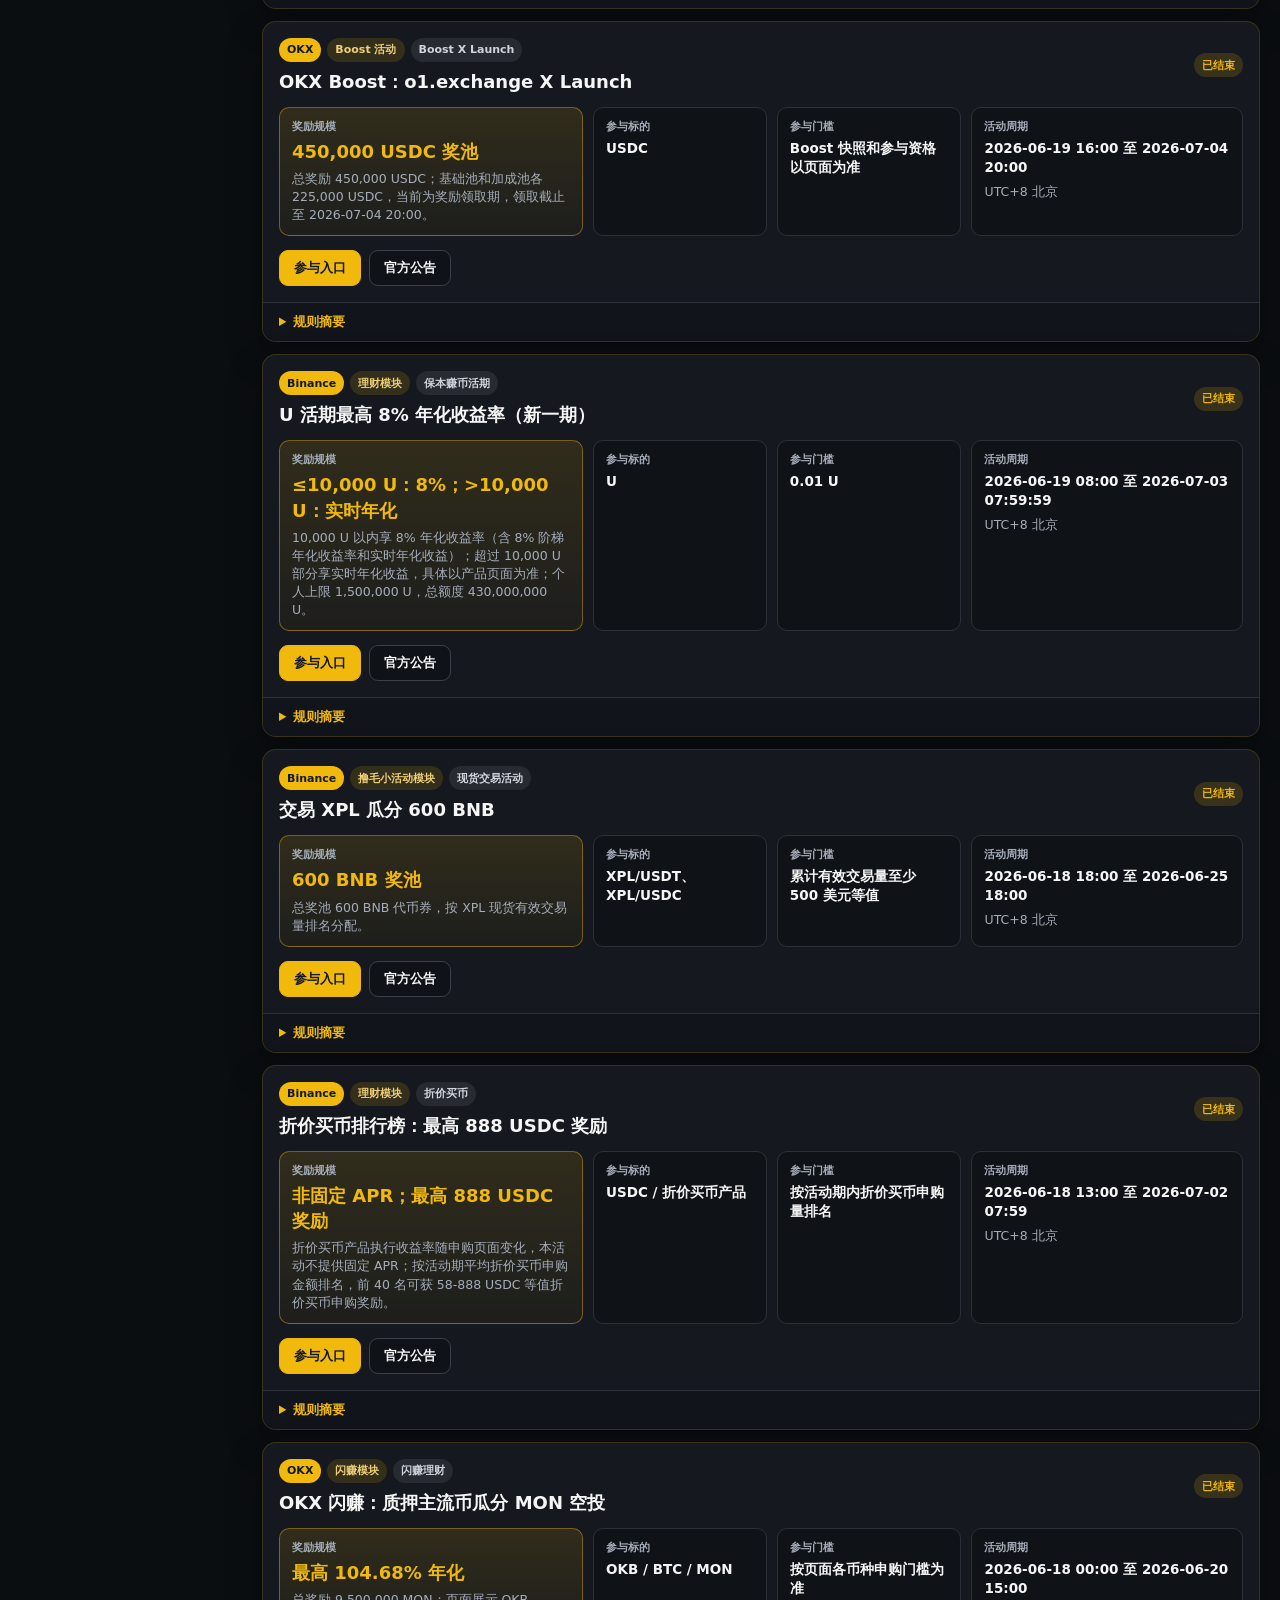
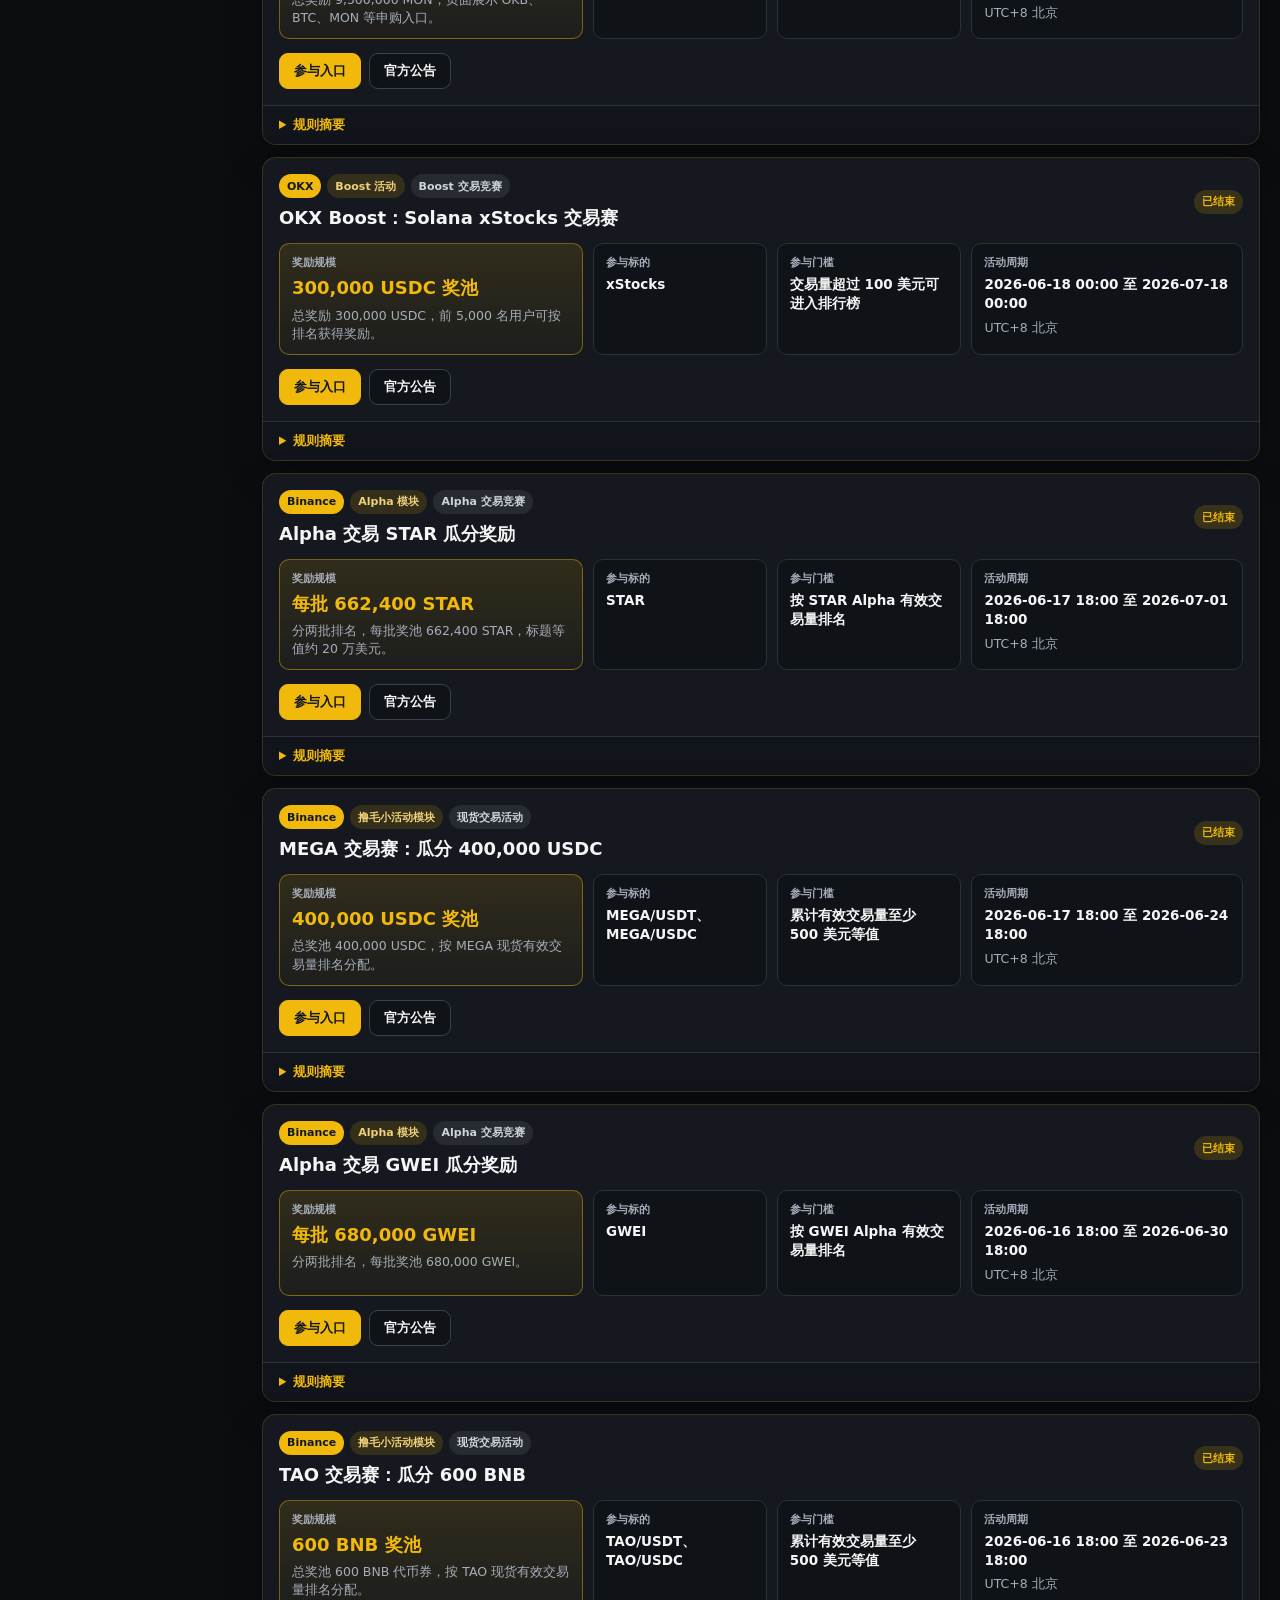
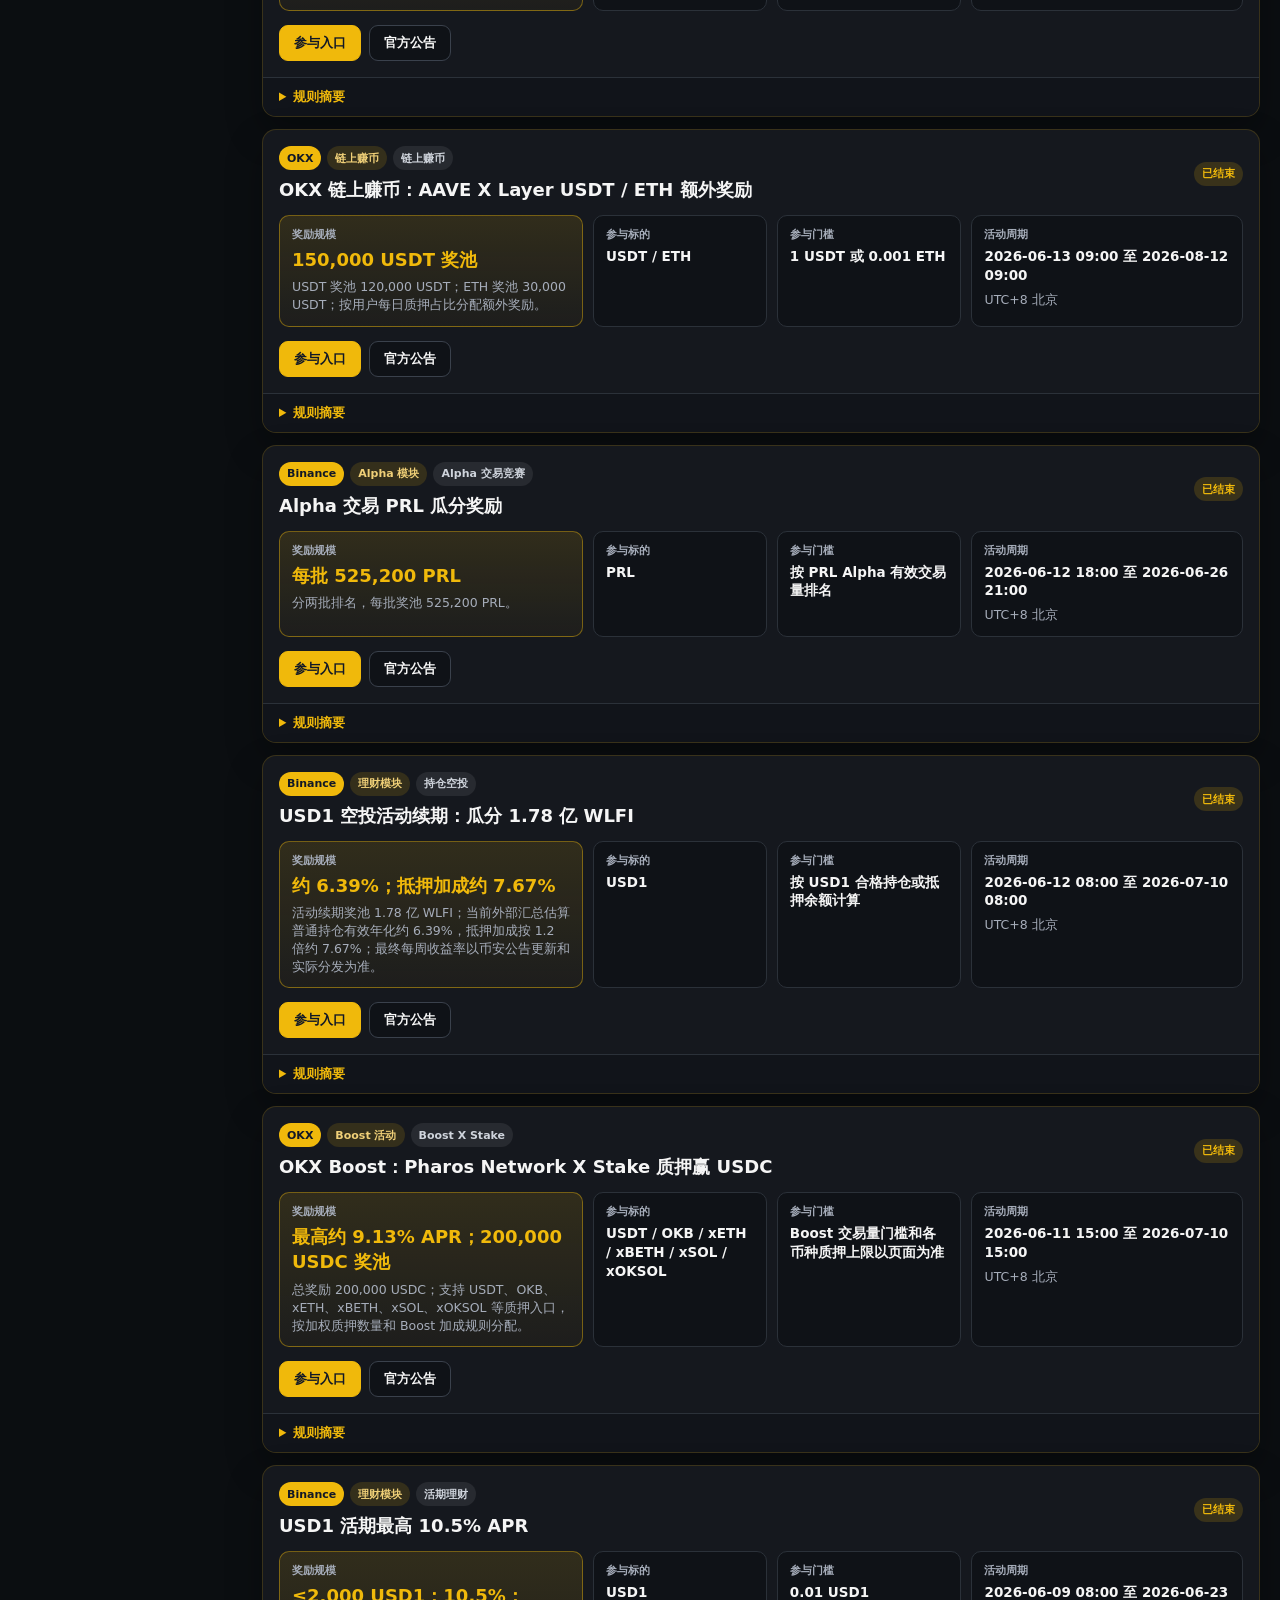
==== commit f0481cbf: "Update ended activity ordering and status color" ====
--- a/index.html
+++ b/index.html
@@ -279,7 +279,12 @@
             const matchesModule = !defaultModules[selectedPlatform] || moduleOf(item) === selectedModule;
             return matchesPlatform && matchesModule && (!query || text.includes(query));
           })
-          .sort((a, b) => Date.parse(b.startAt.replace(" ", "T")) - Date.parse(a.startAt.replace(" ", "T")));
+          .sort((a, b) => {
+            const aEnded = statusOf(a) === "已结束";
+            const bEnded = statusOf(b) === "已结束";
+            if (aEnded !== bEnded) return aEnded ? 1 : -1;
+            return Date.parse(b.startAt.replace(" ", "T")) - Date.parse(a.startAt.replace(" ", "T"));
+          });
       }
 
       function moduleOf(item) {
@@ -418,7 +423,7 @@
                       </div>
                       <h3>${escapeHtml(item.title)}</h3>
                     </div>
-                    <span class="status-pill">${escapeHtml(statusOf(item))}</span>
+                    <span class="status-pill${statusOf(item) === "已结束" ? " ended" : ""}">${escapeHtml(statusOf(item))}</span>
                   </div>
 
                   <div class="signal-grid">
--- a/styles.css
+++ b/styles.css
@@ -410,6 +410,11 @@
   color: var(--success);
 }
 
+.status-pill.ended {
+  background: rgba(240, 185, 11, 0.16);
+  color: var(--gold);
+}
+
 .signal-grid {
   display: grid;
   grid-template-columns: 1.4fr 0.8fr 0.85fr 1.25fr;
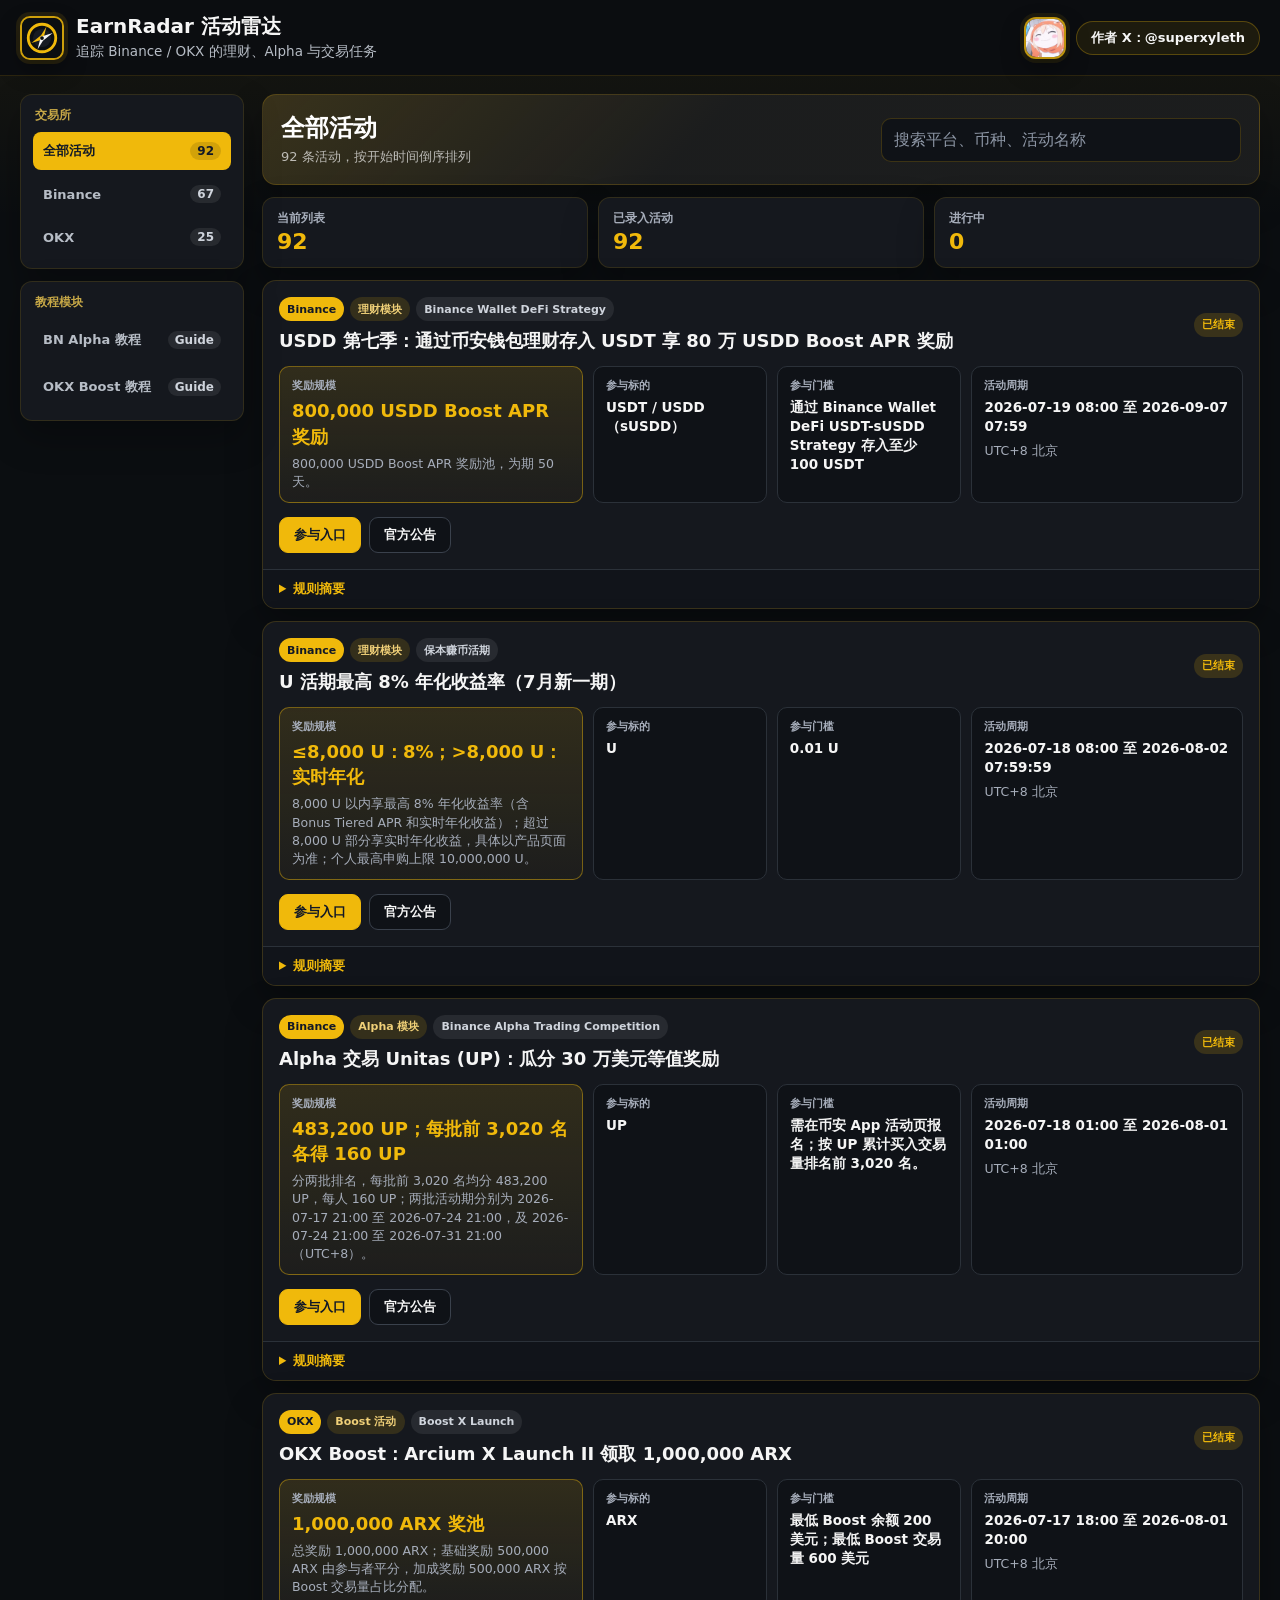
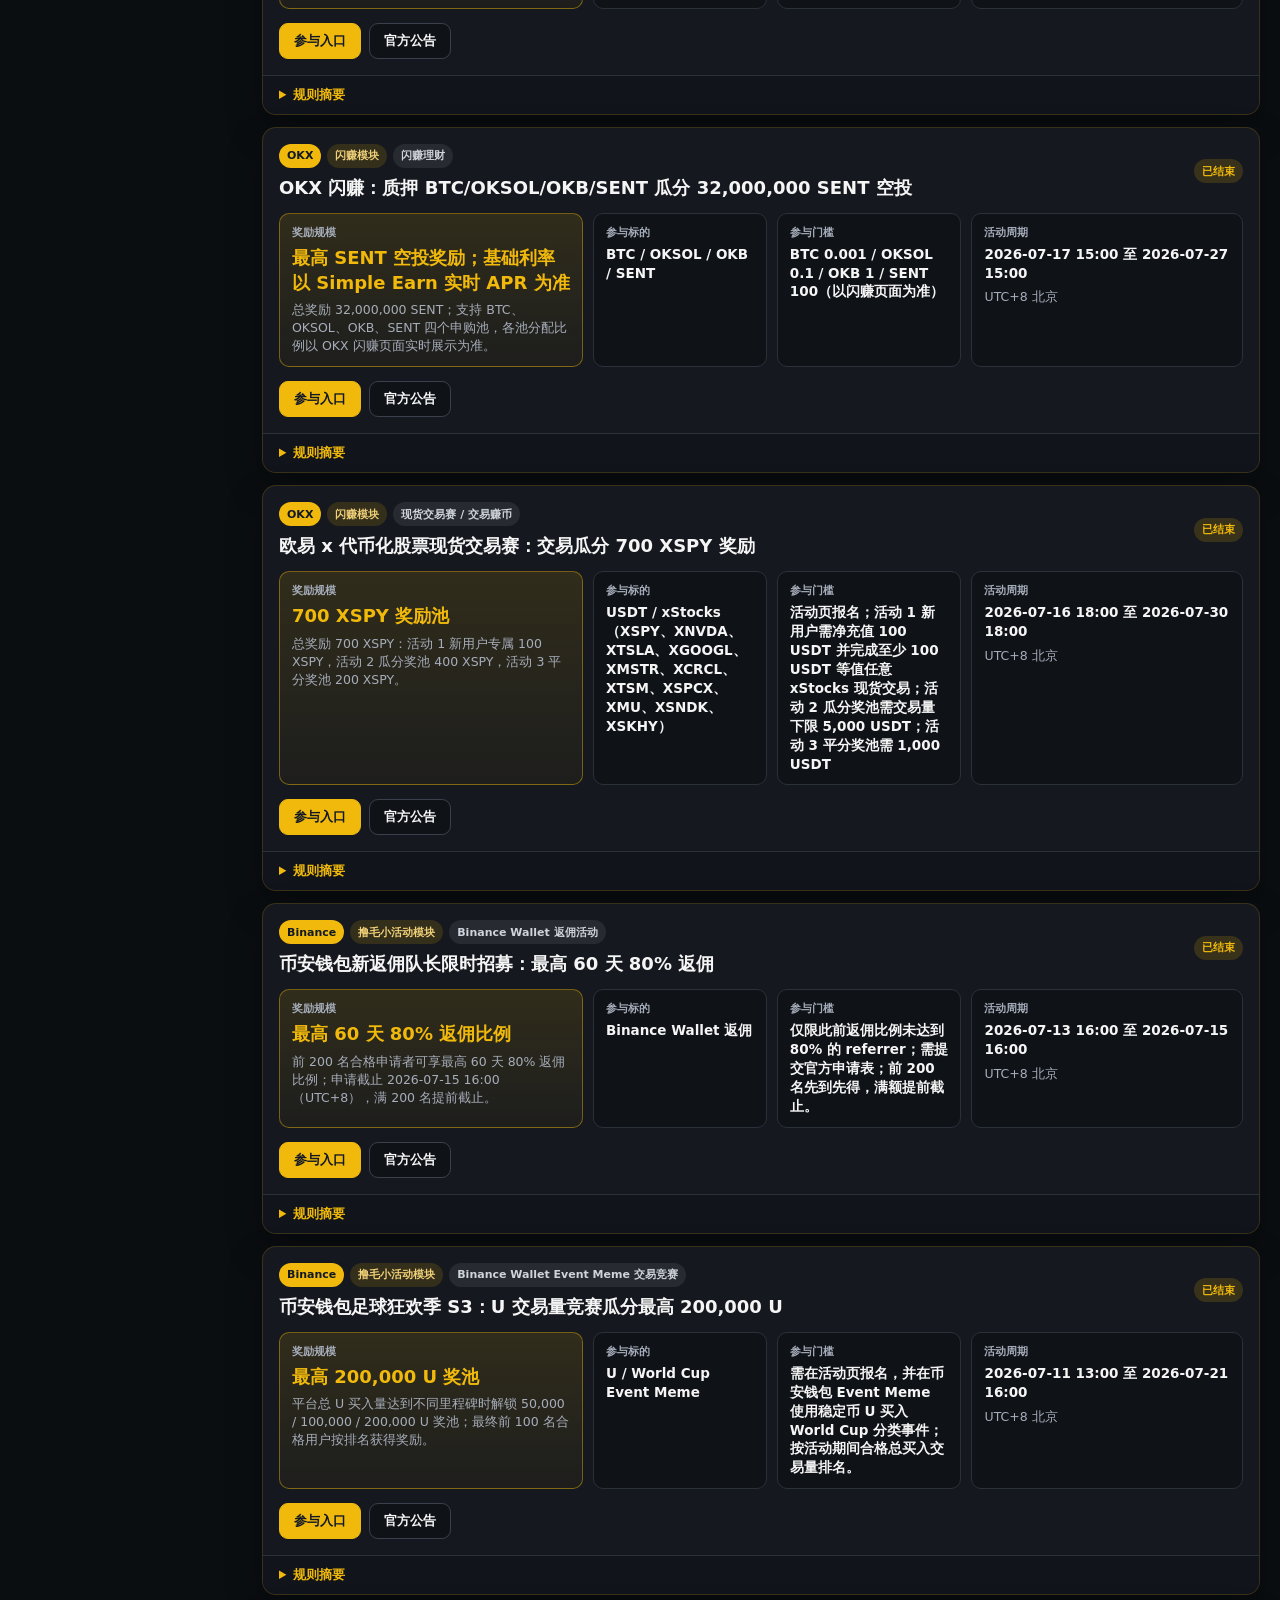
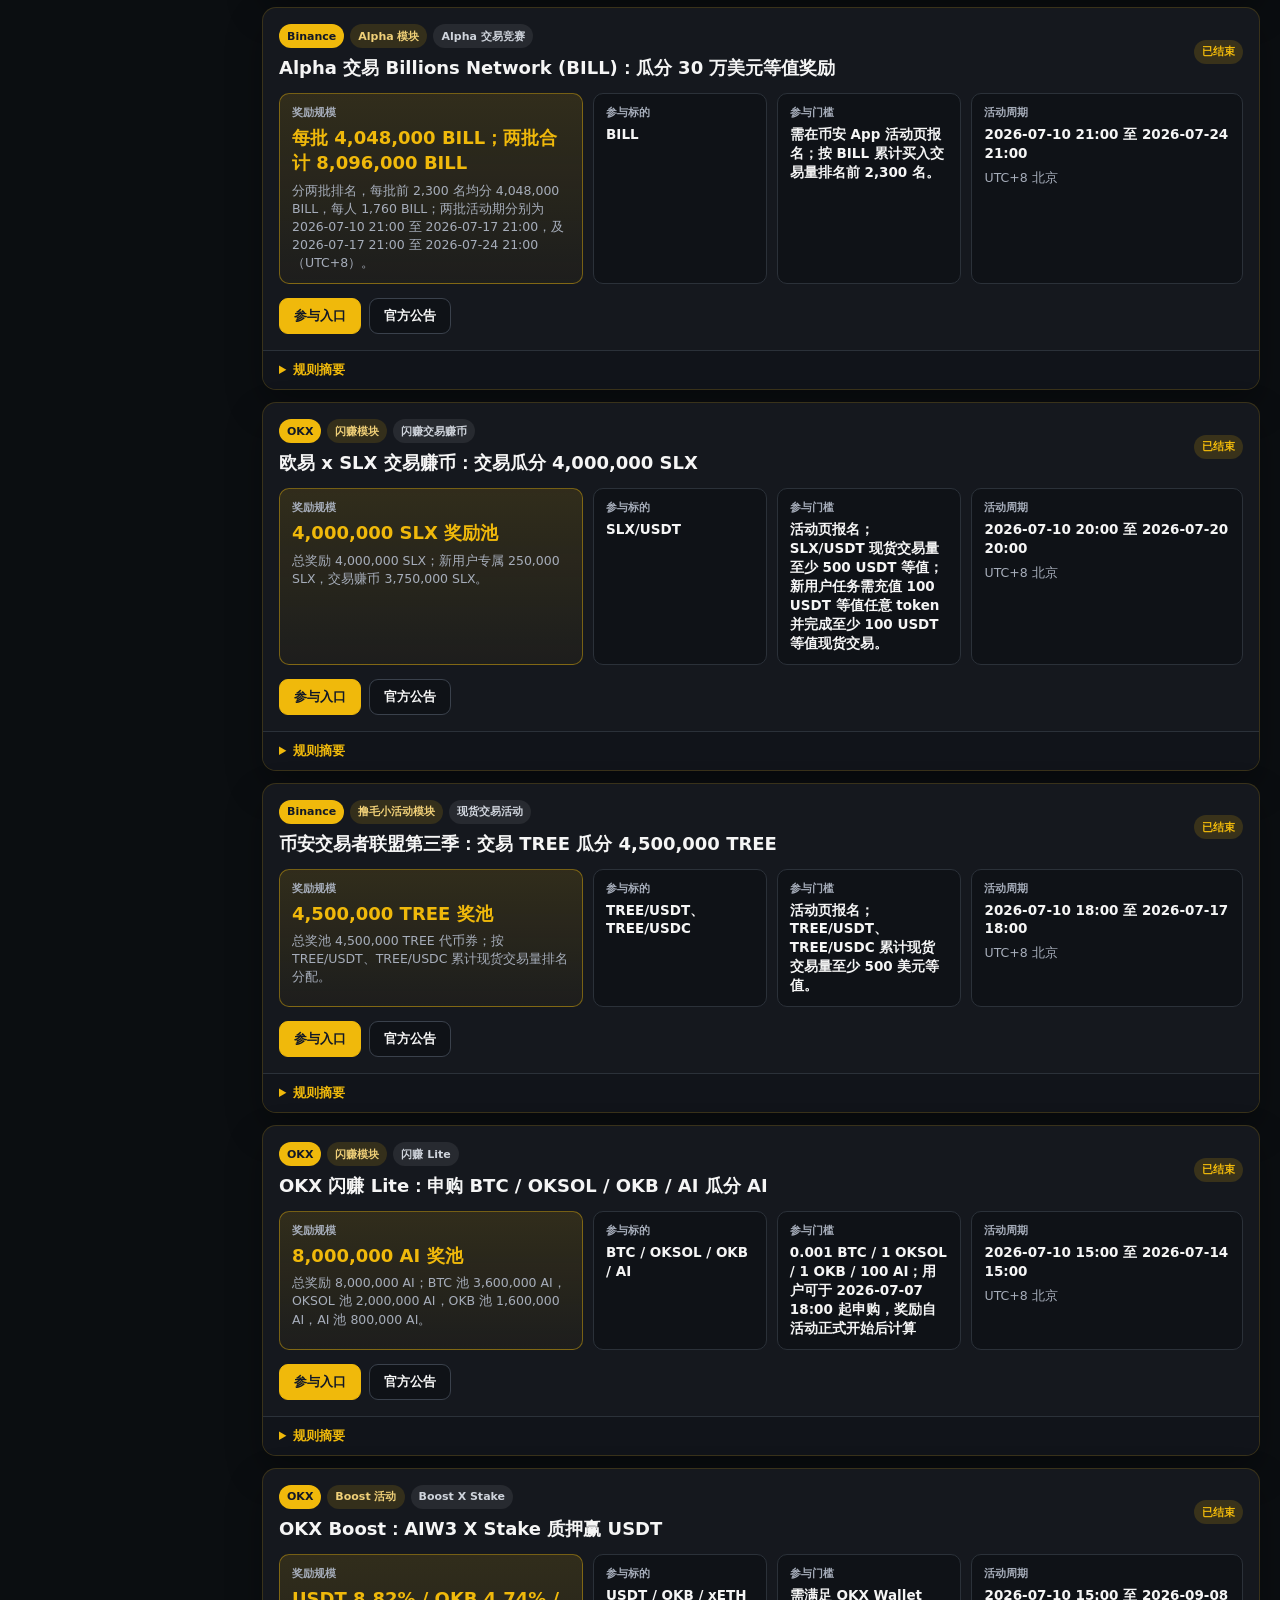
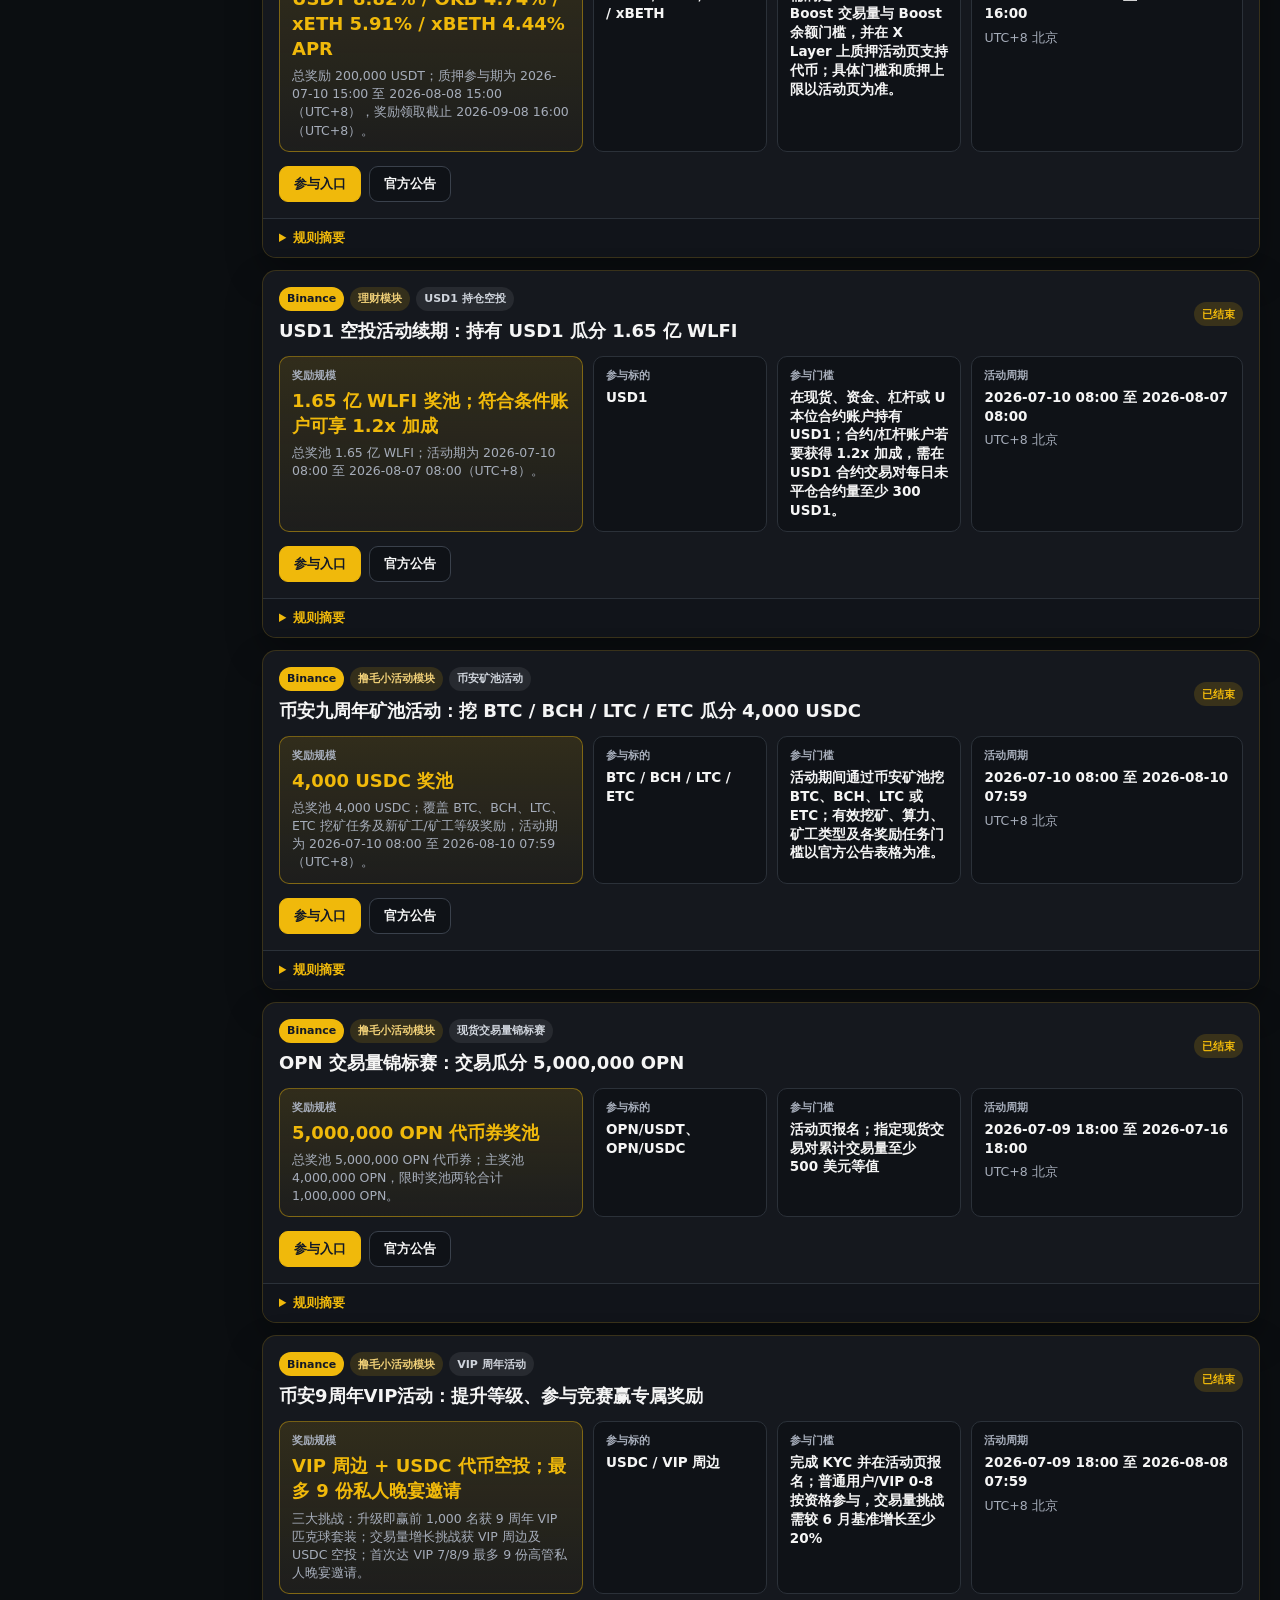
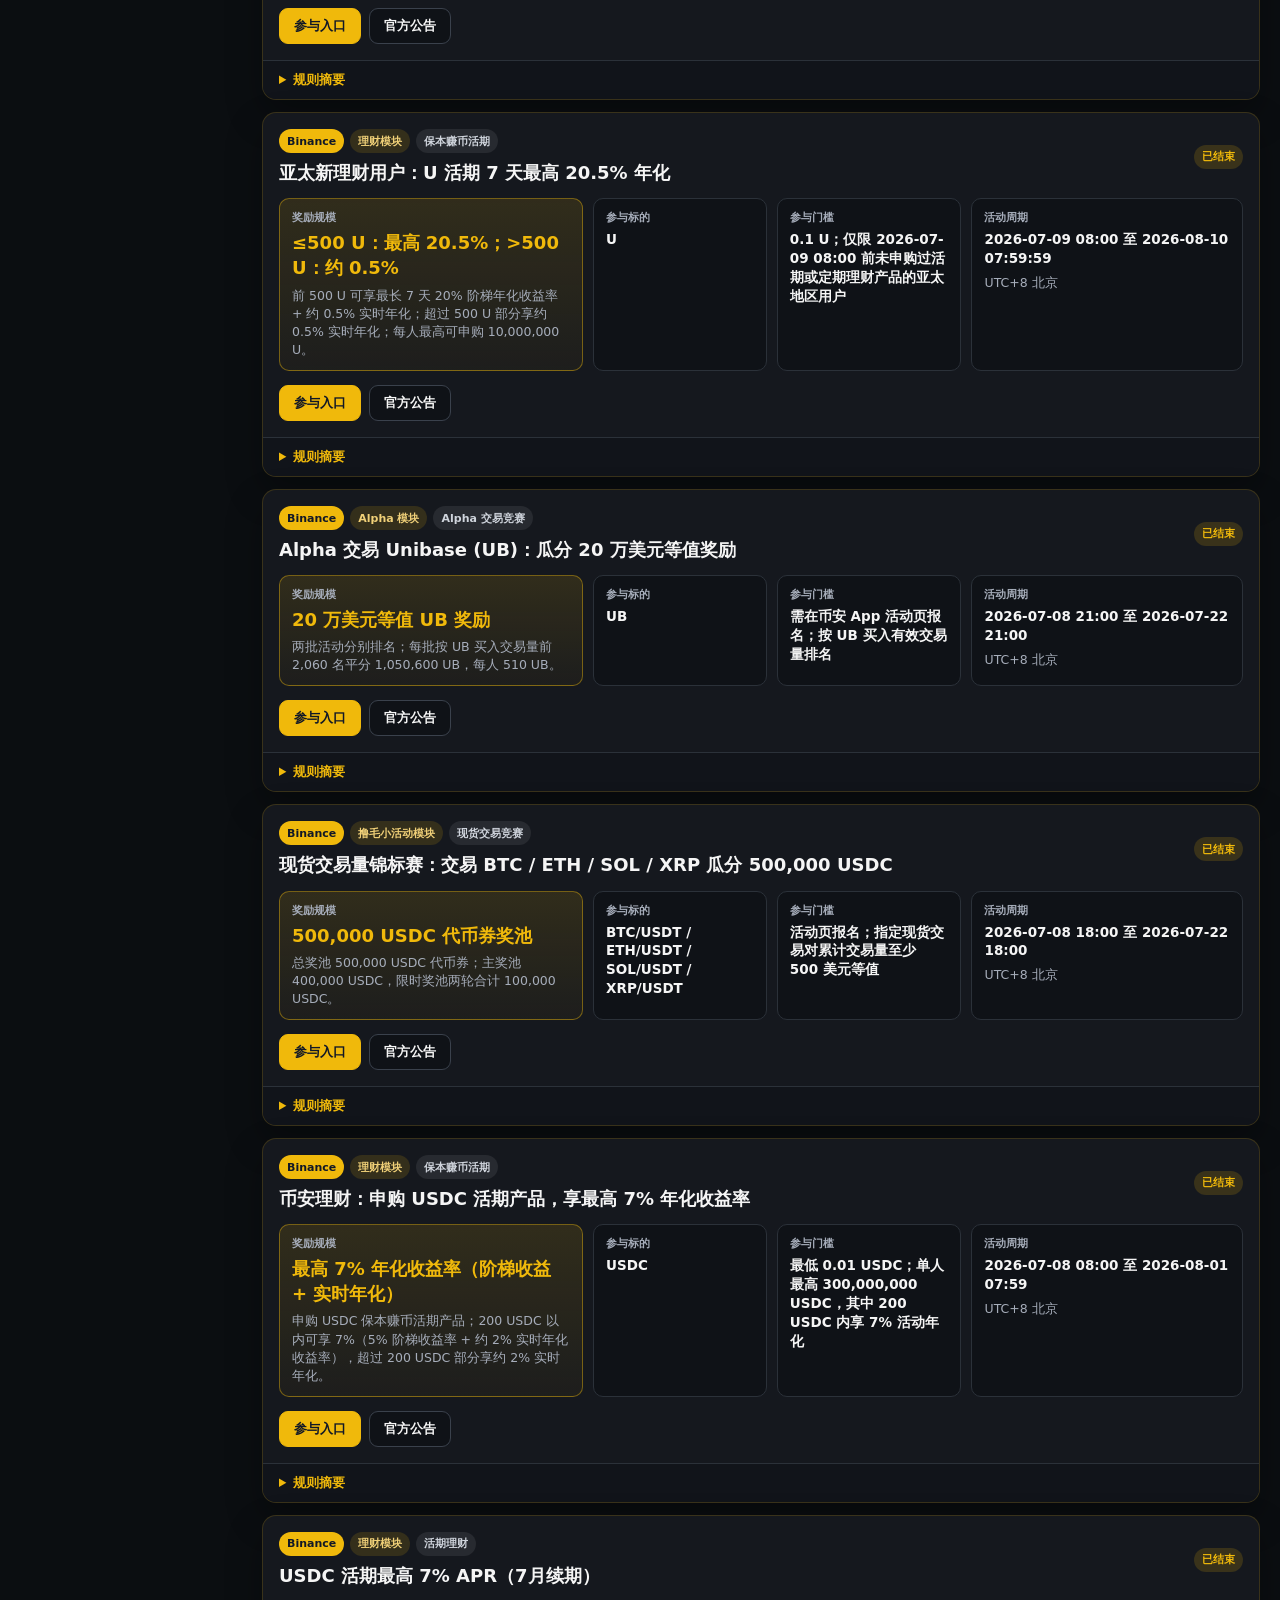
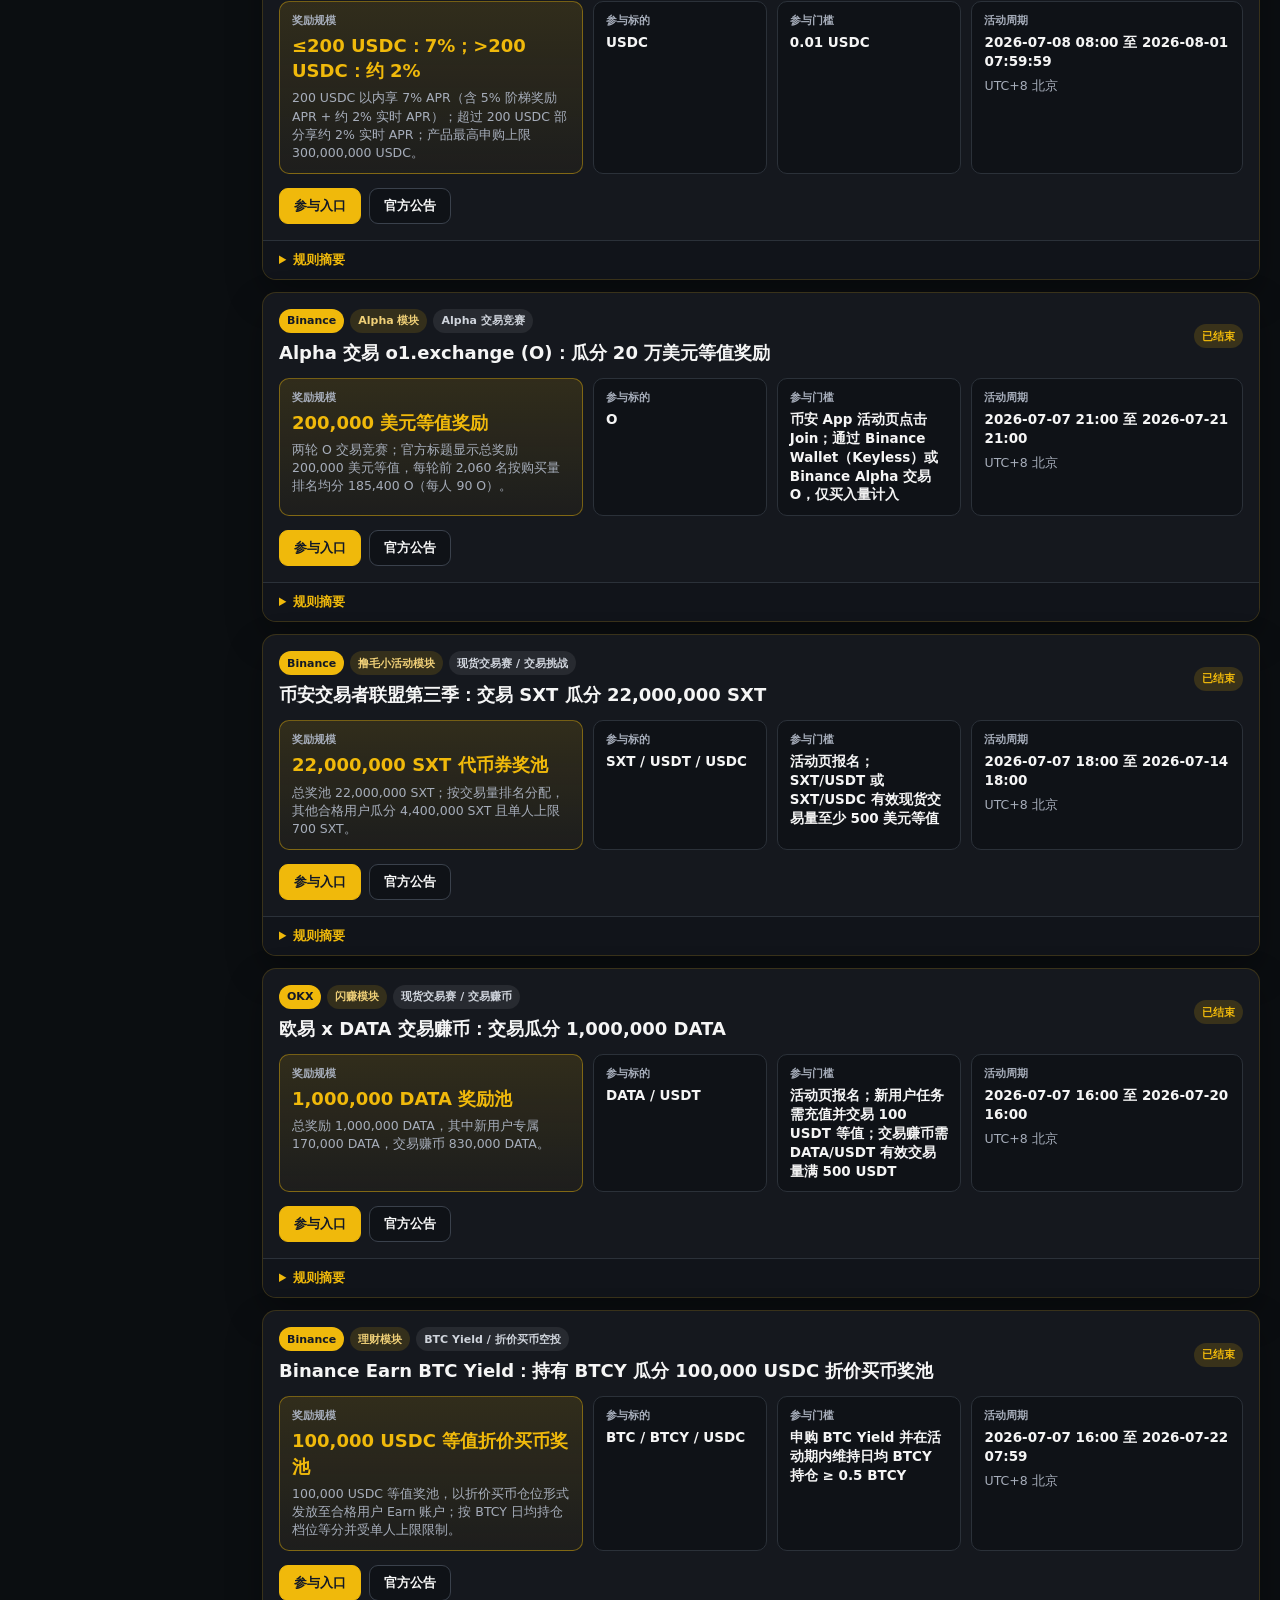
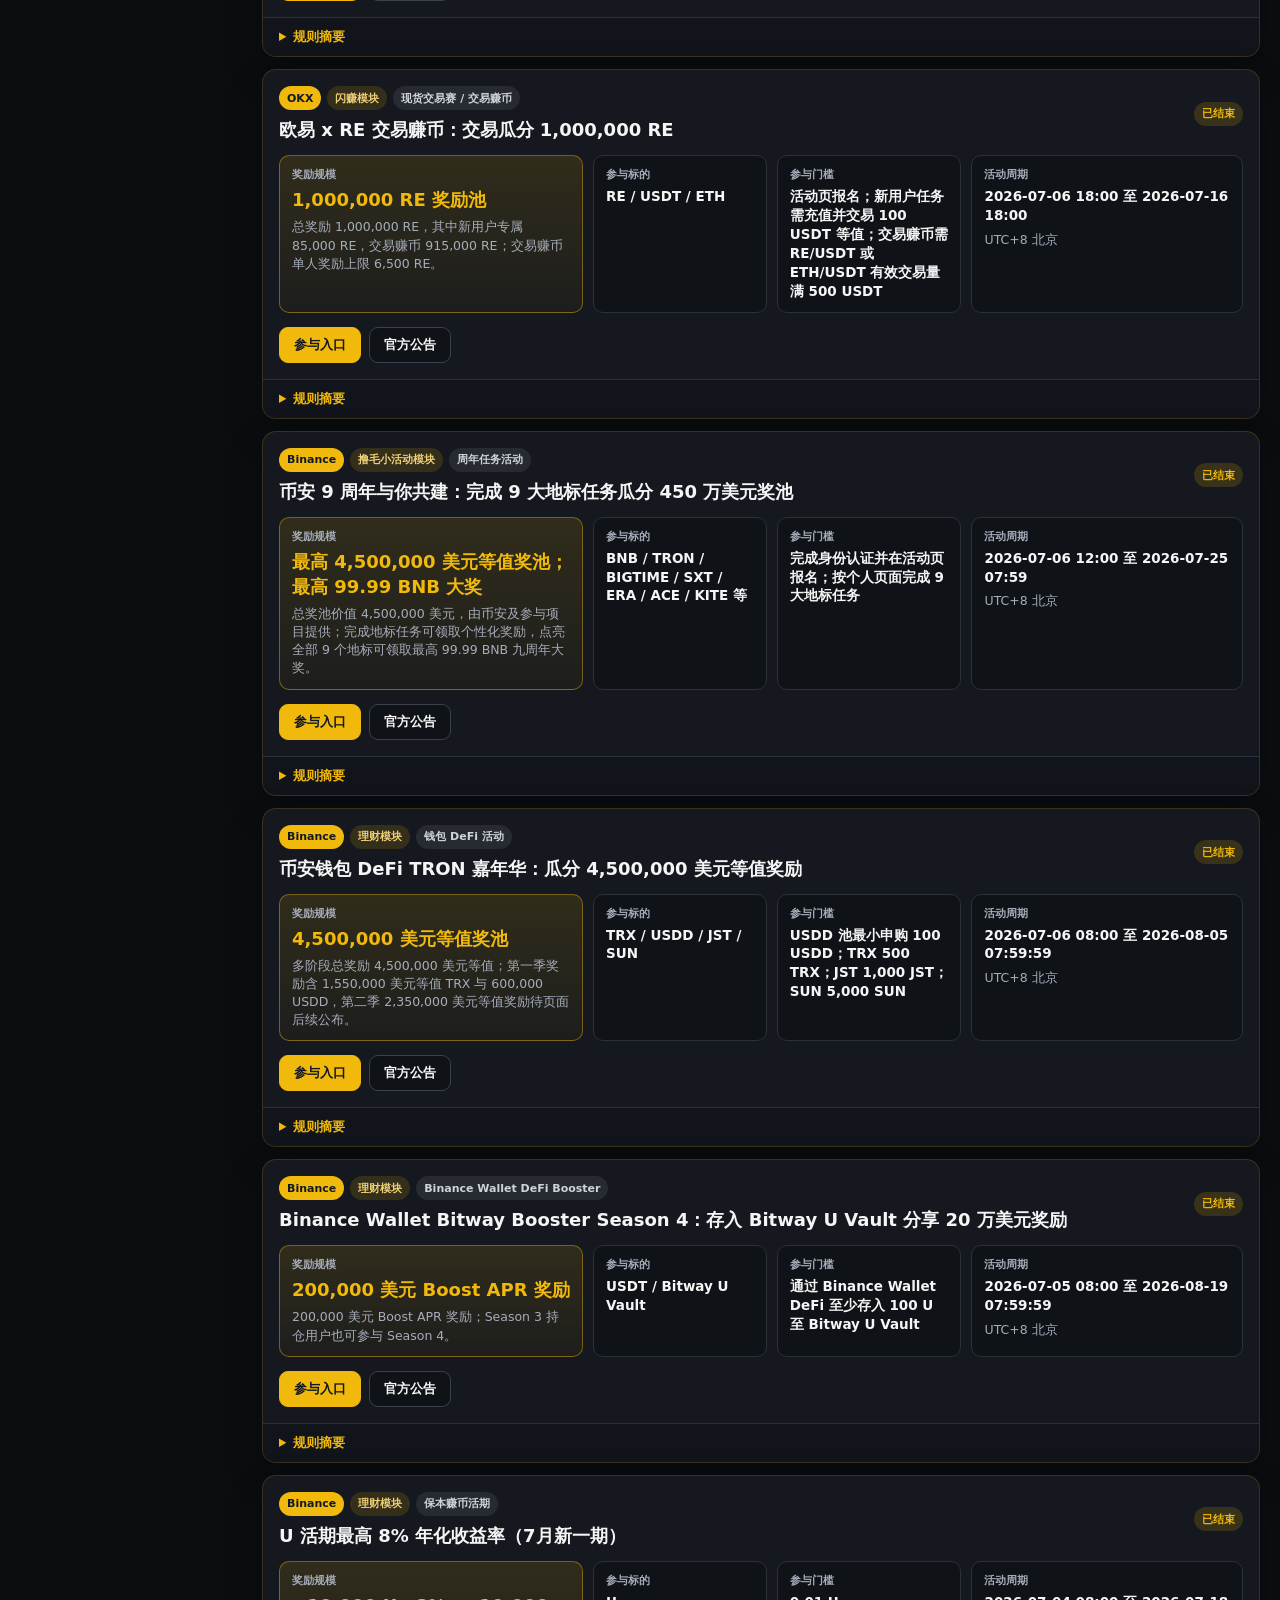
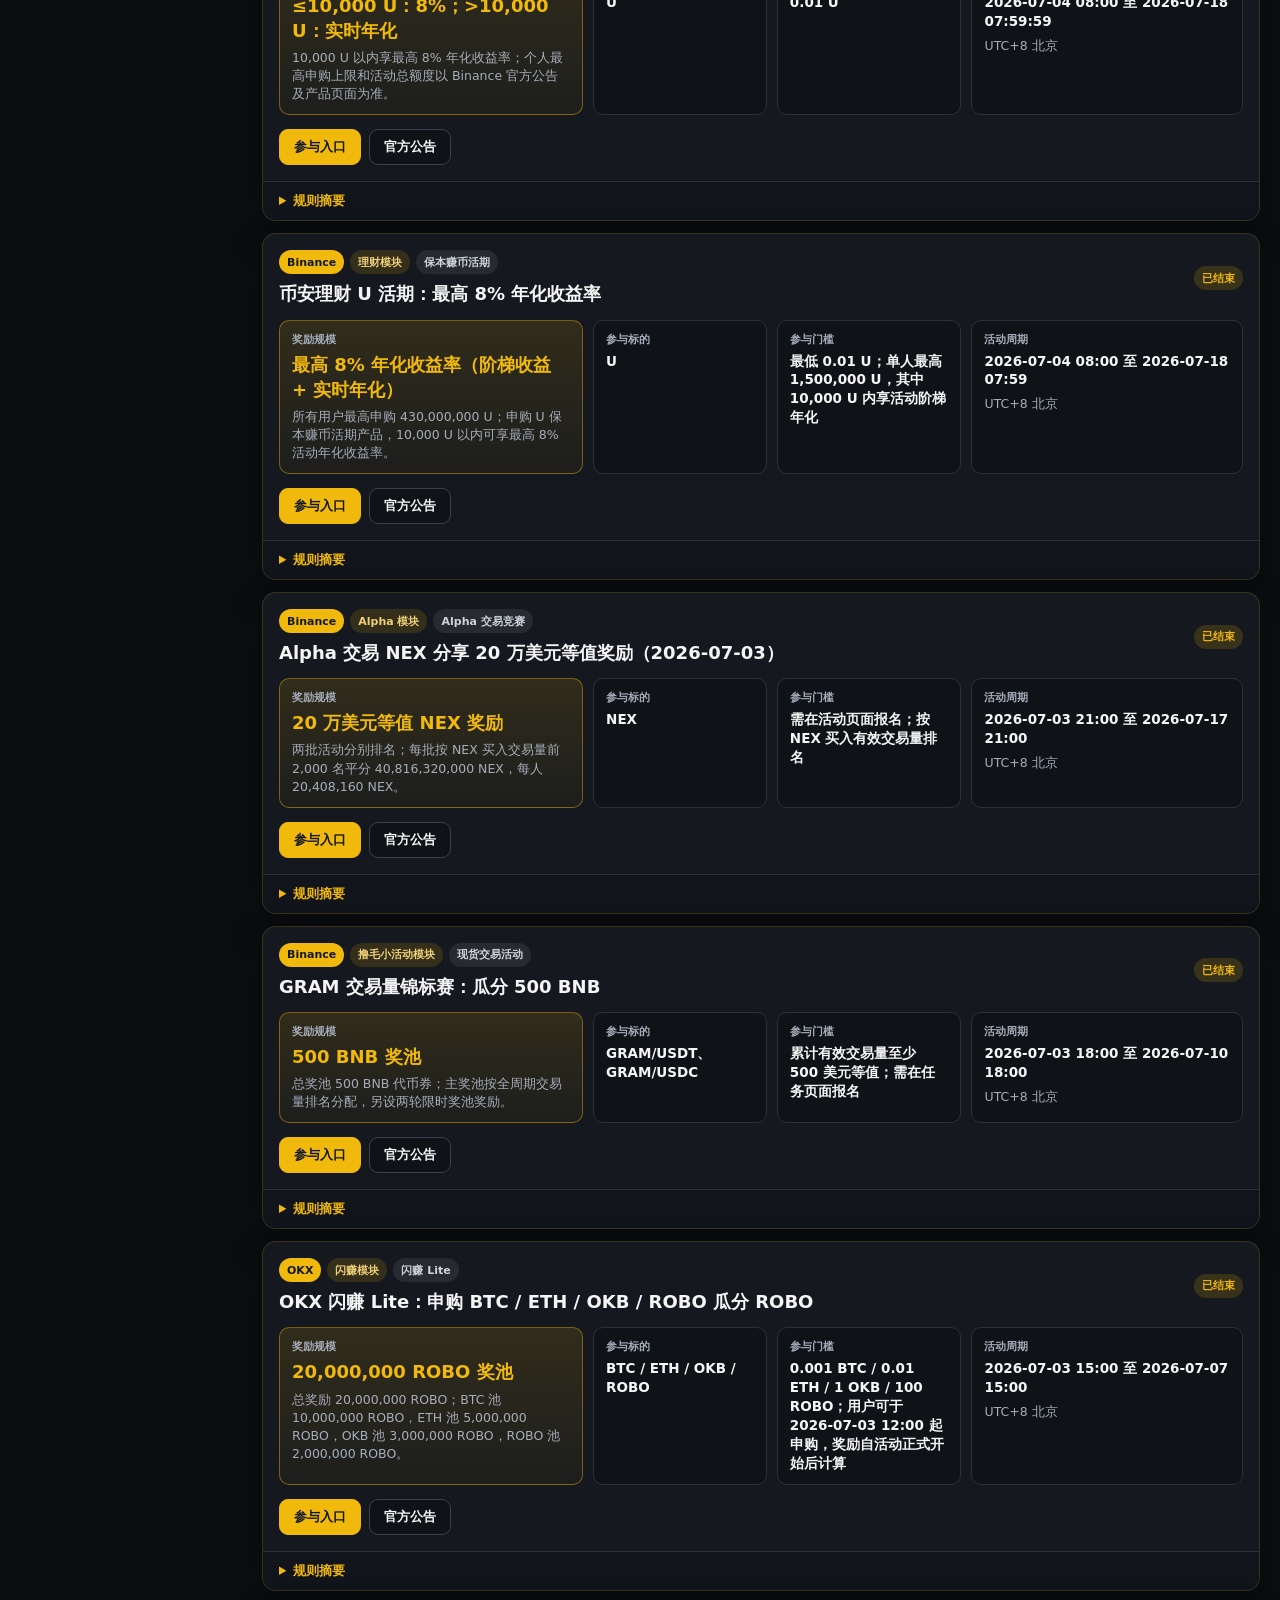
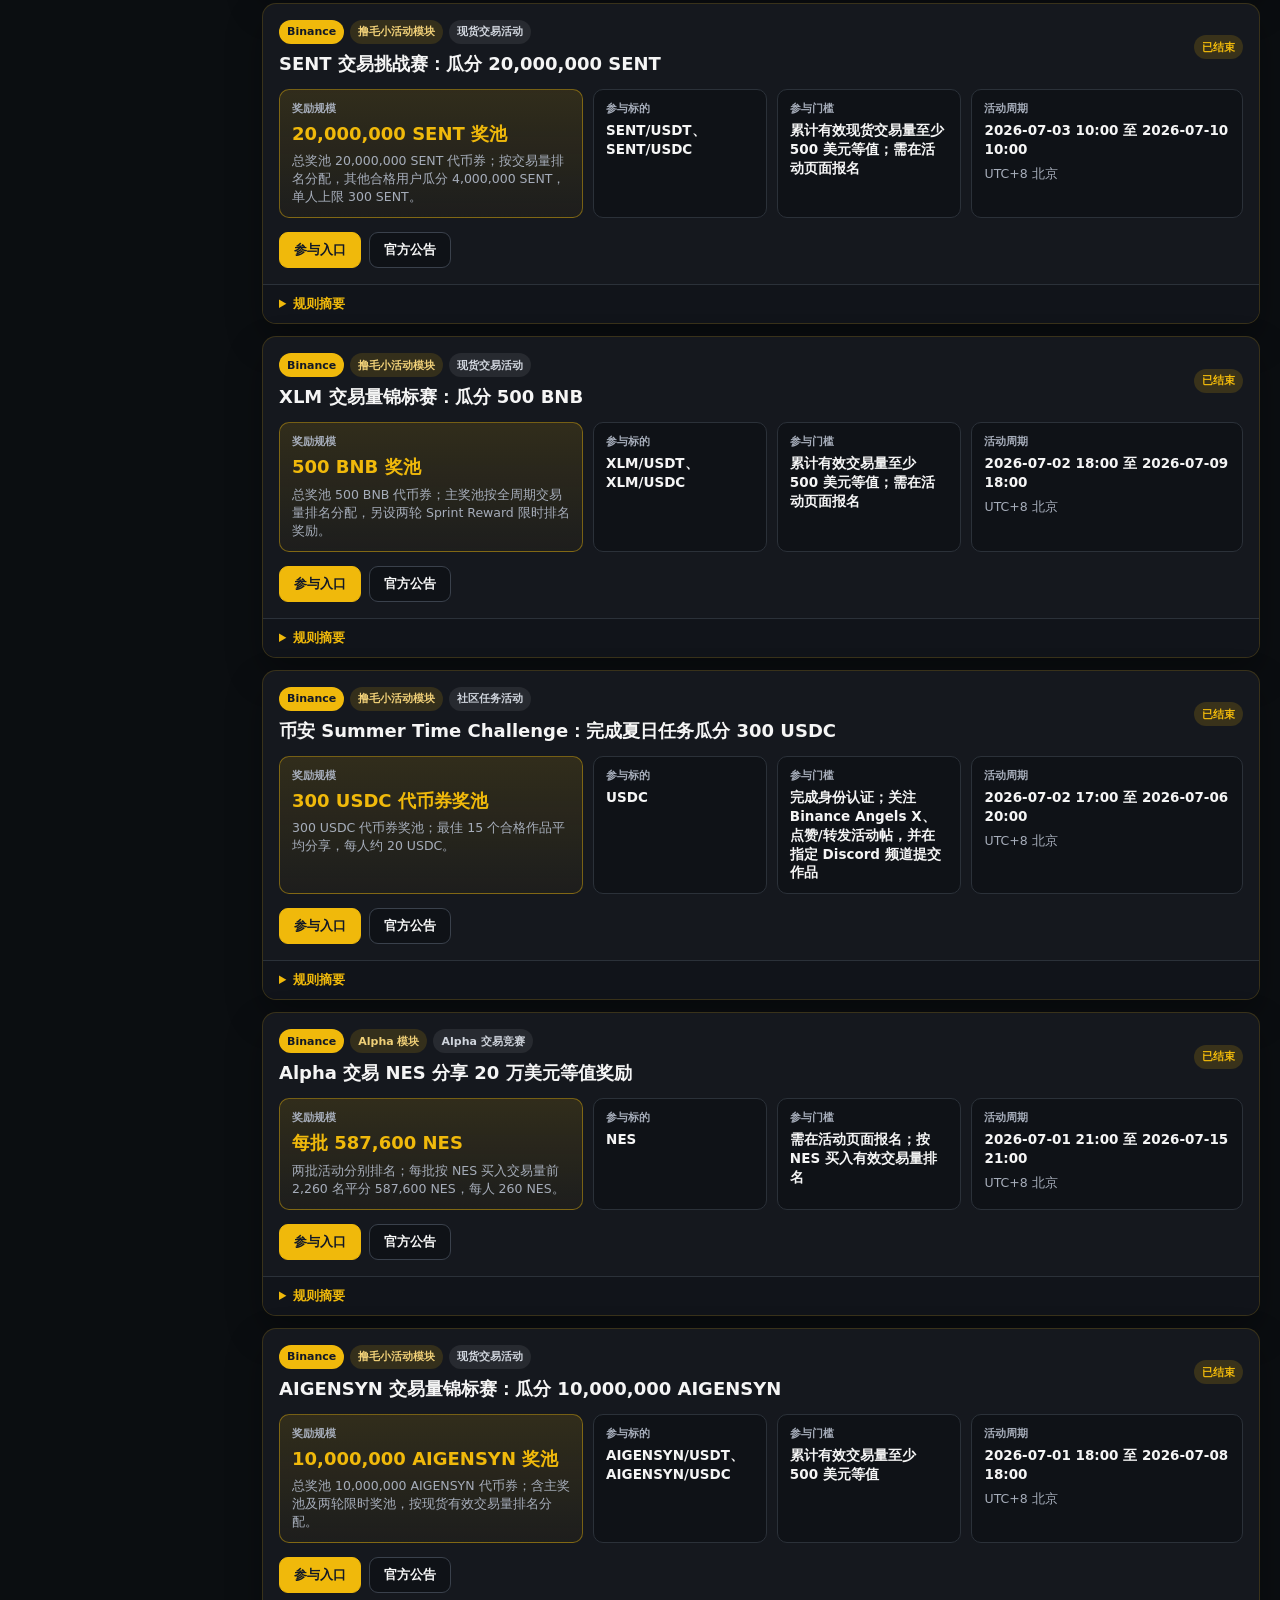
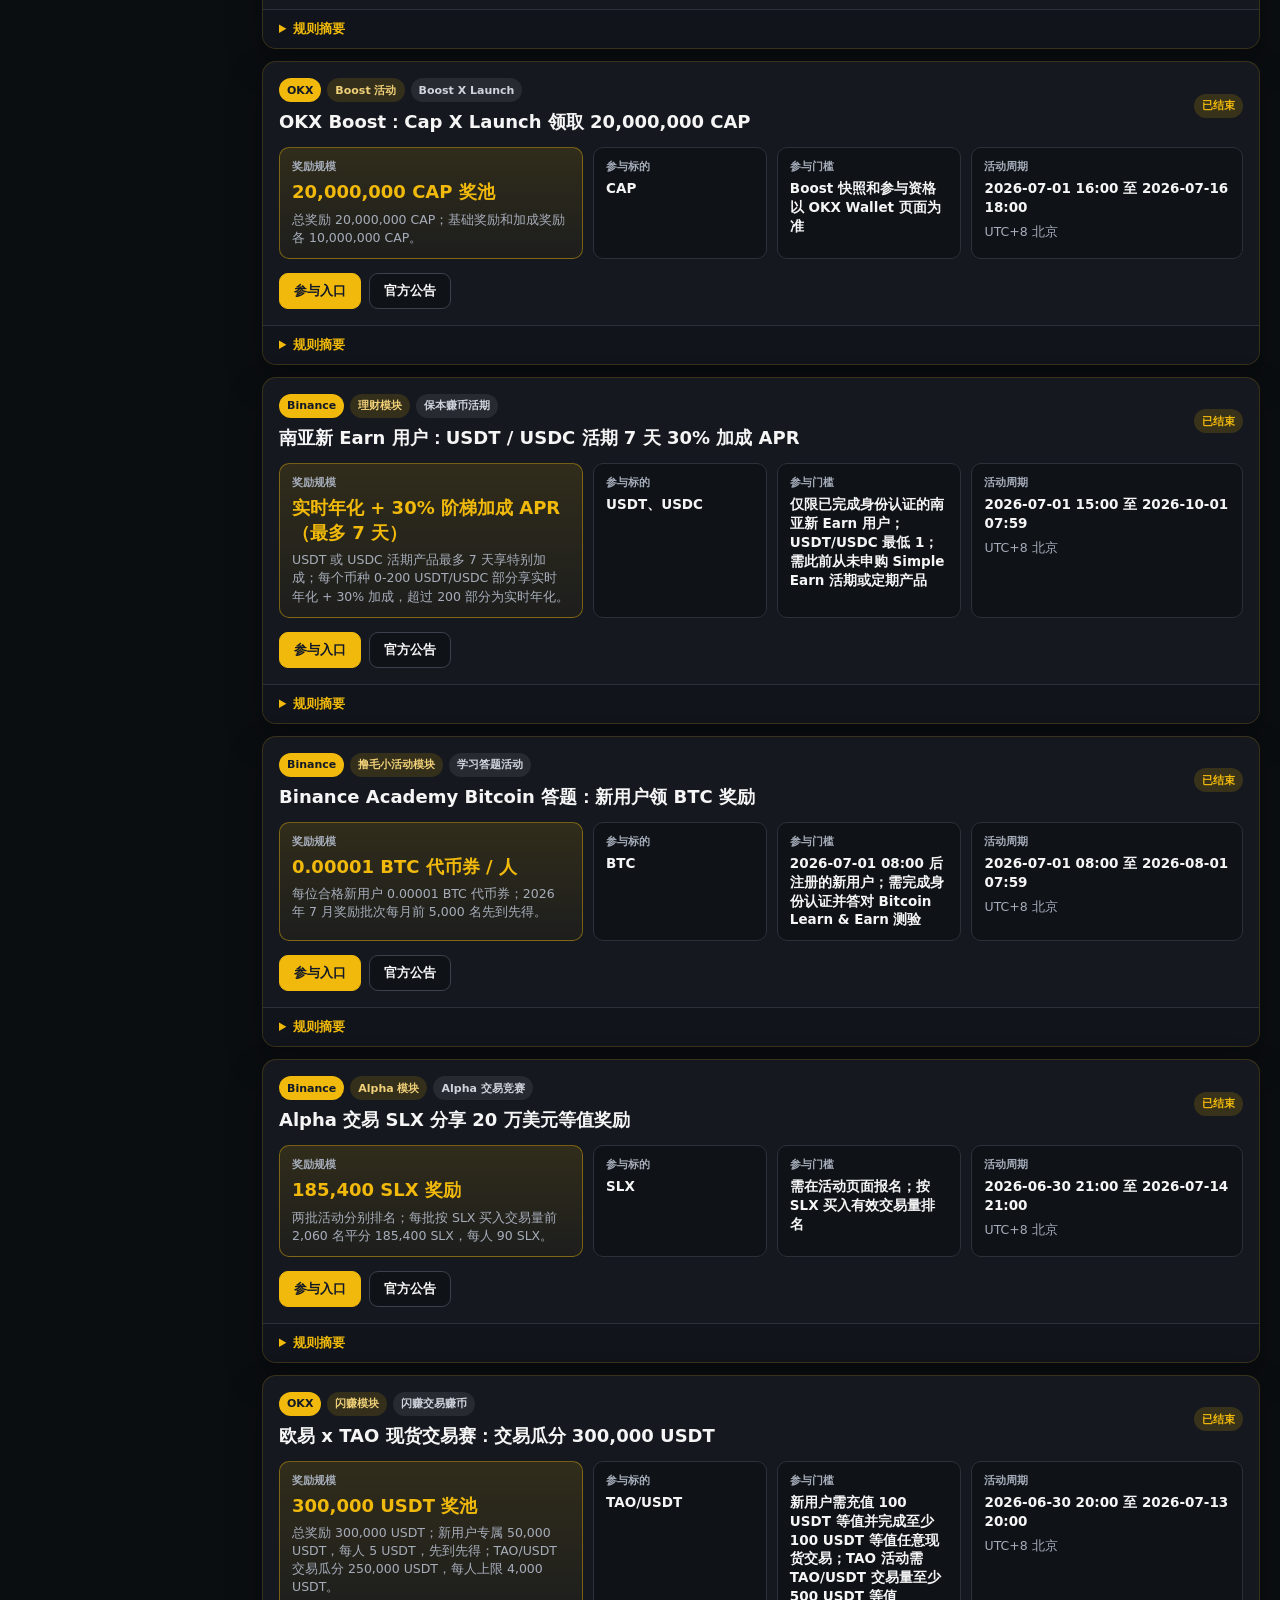
==== commit 76218ed4: "Add OKX Boost Notion tutorial" ====
--- a/index.html
+++ b/index.html
@@ -251,9 +251,19 @@
         },
         "okx-boost": {
           title: "OKX Boost 教程",
-          meta: "内容待补充",
+          meta: "OKX Boost 参与方式、操作流程与注意事项",
           hero: "./assets/logo-compass.svg",
-          sections: [],
+          externalUrl: "https://navy-efraasia-2c6.notion.site/okx-Boost-3a37eb8ce13280f3a3c2f58bb61c2ff0",
+          externalLabel: "打开 OKX Boost 完整教程",
+          sections: [
+            {
+              title: "完整图文教程",
+              items: [
+                "教程原文已整理在 Notion，点击下方按钮即可查看完整内容。",
+                "参与具体活动前，请再次核对 OKX 官方页面展示的时间、资格、奖励规则和地区限制。",
+              ],
+            },
+          ],
           images: [],
         },
       };
@@ -373,6 +383,11 @@
                         `,
                       )
                       .join("")}
+                    ${
+                      tutorial.externalUrl
+                        ? `<a class="button primary tutorial-open-link" href="${escapeHtml(tutorial.externalUrl)}" target="_blank" rel="noreferrer">${escapeHtml(tutorial.externalLabel || "打开完整教程")}</a>`
+                        : ""
+                    }
                     ${
                       tutorial.images.length
                         ? `<section class="tutorial-section">
